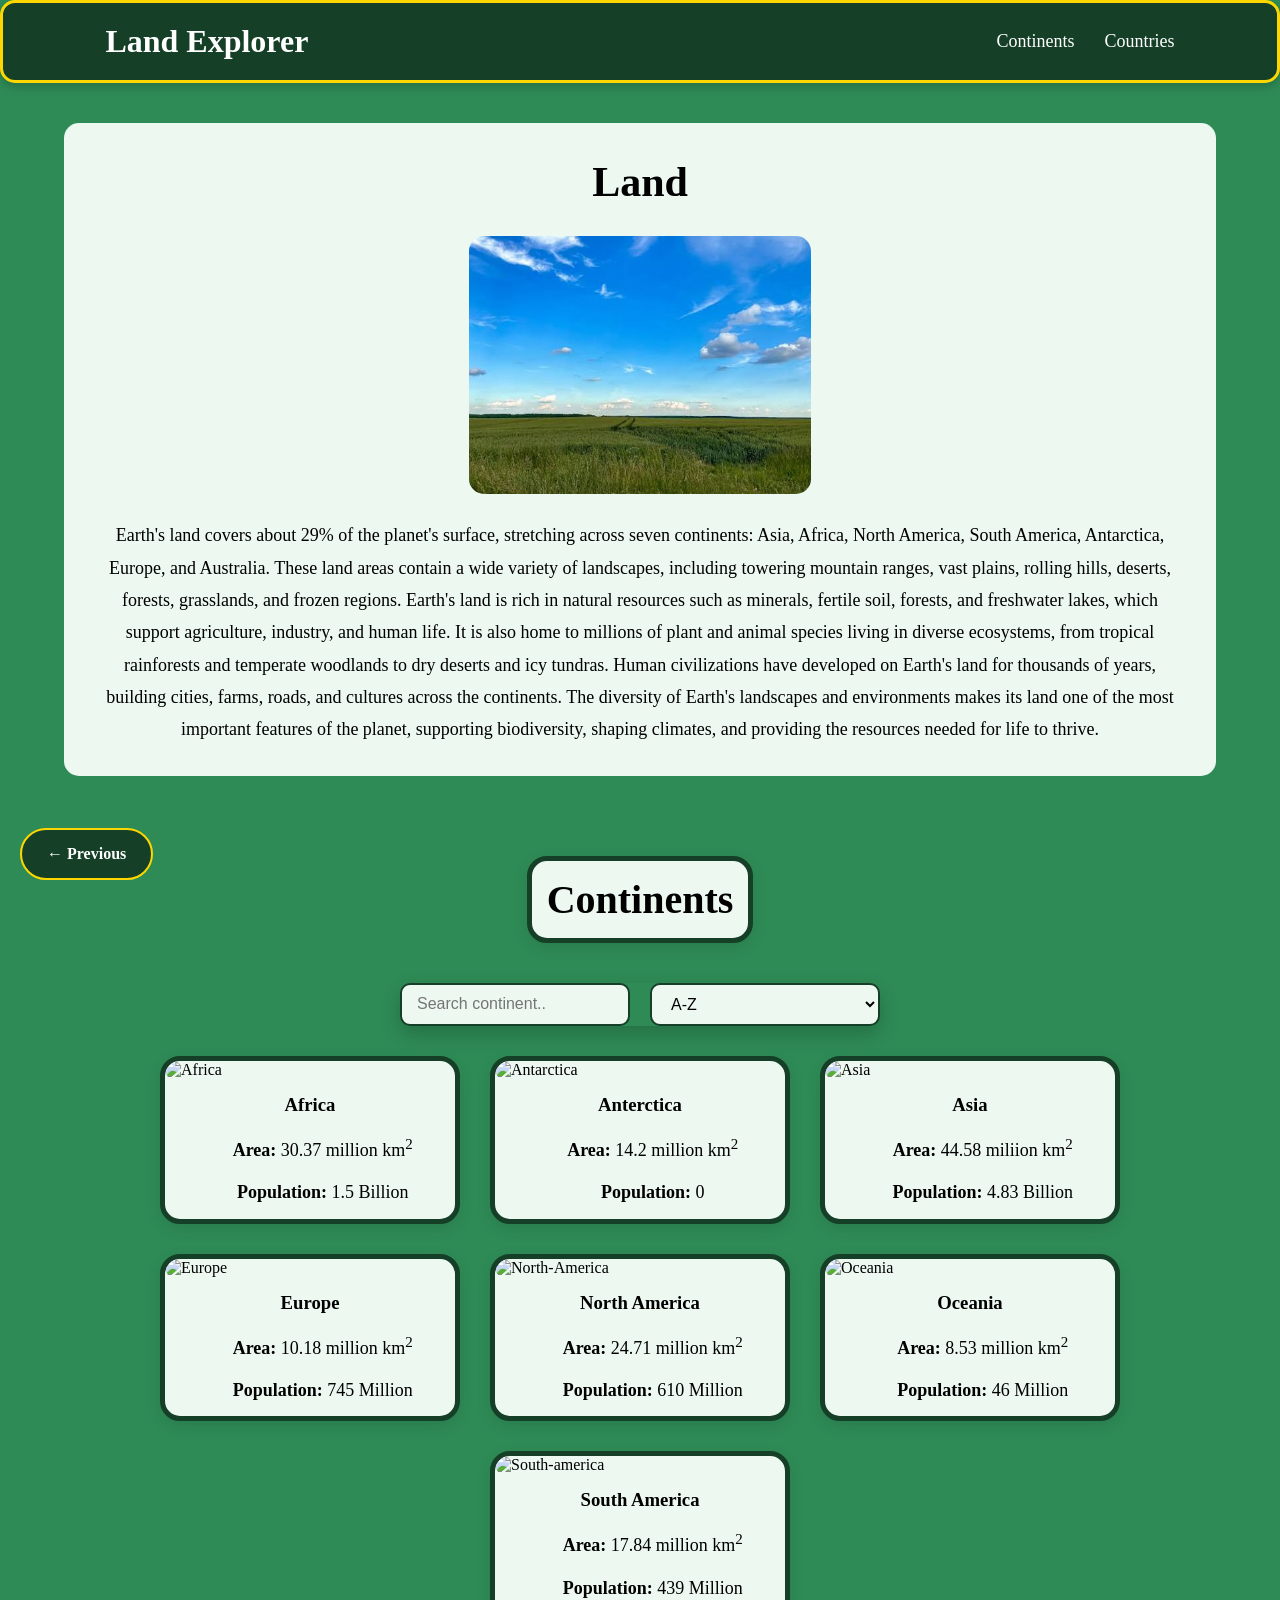
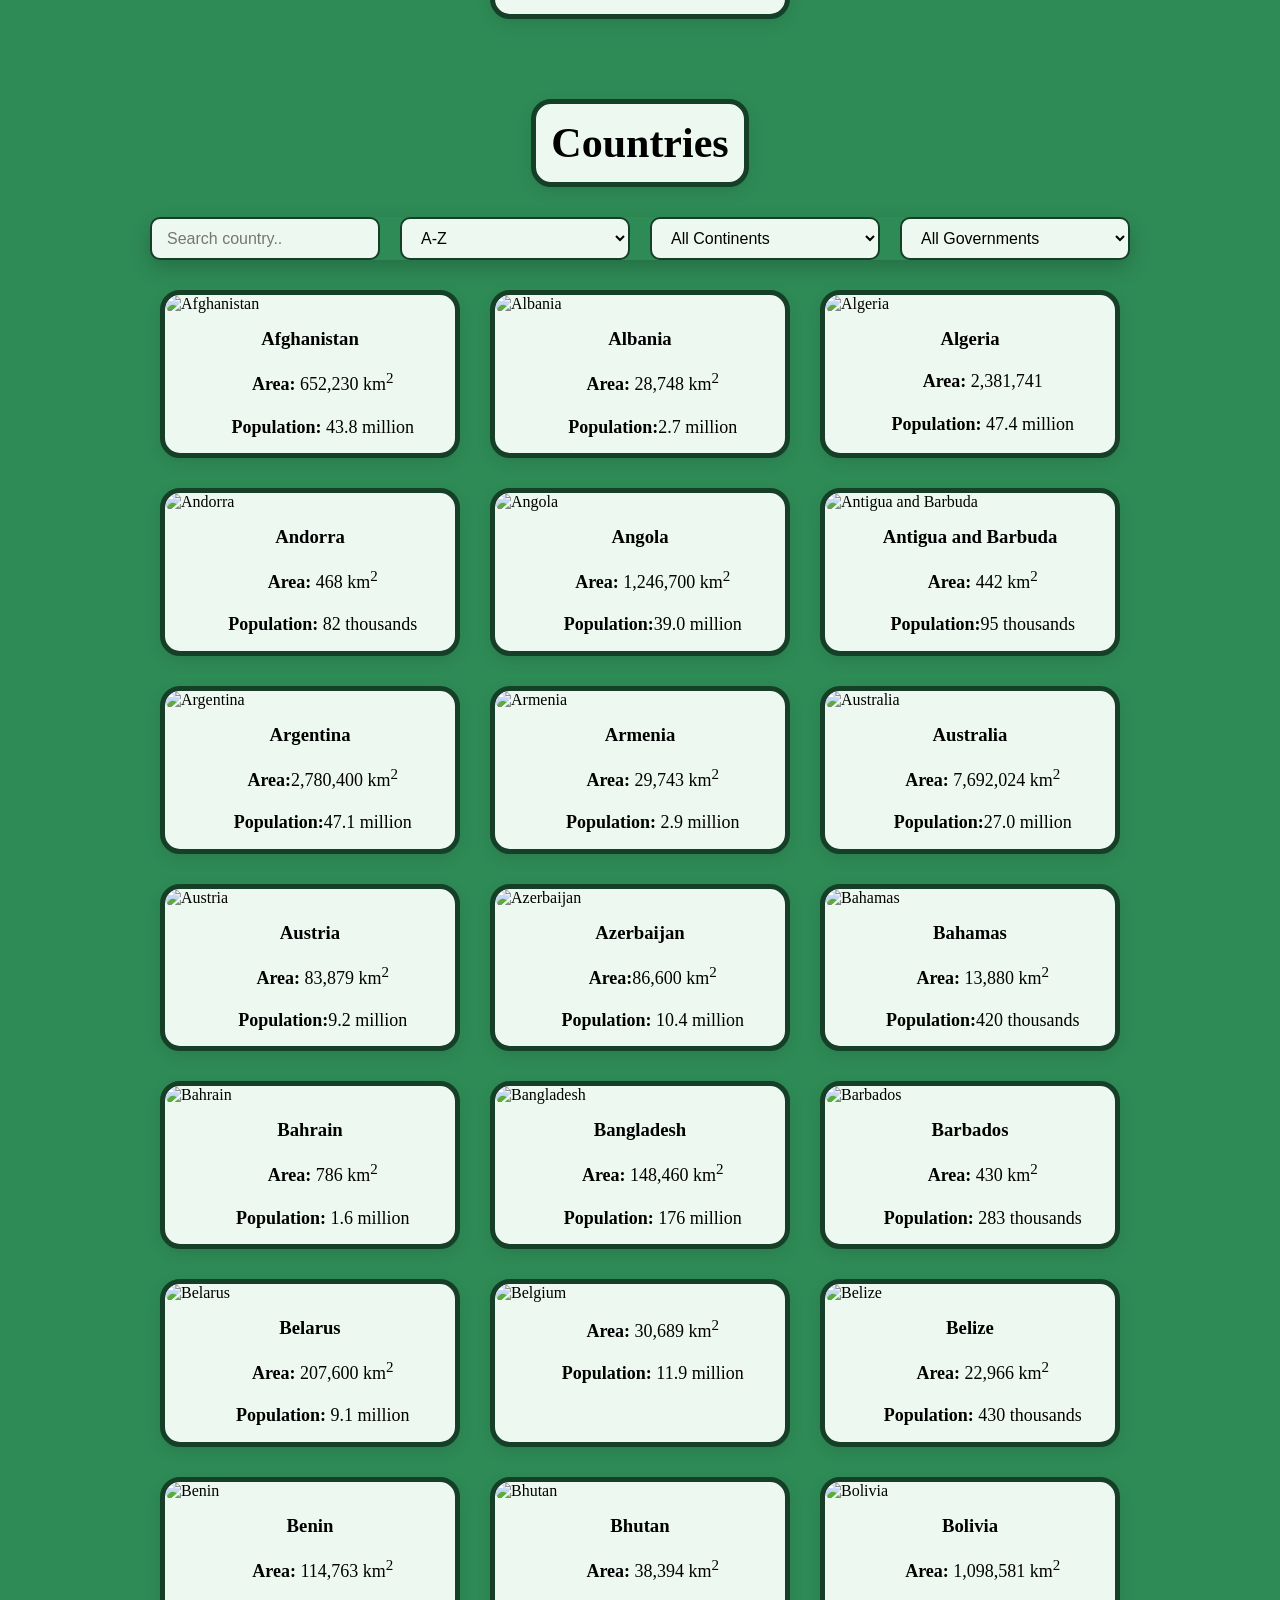
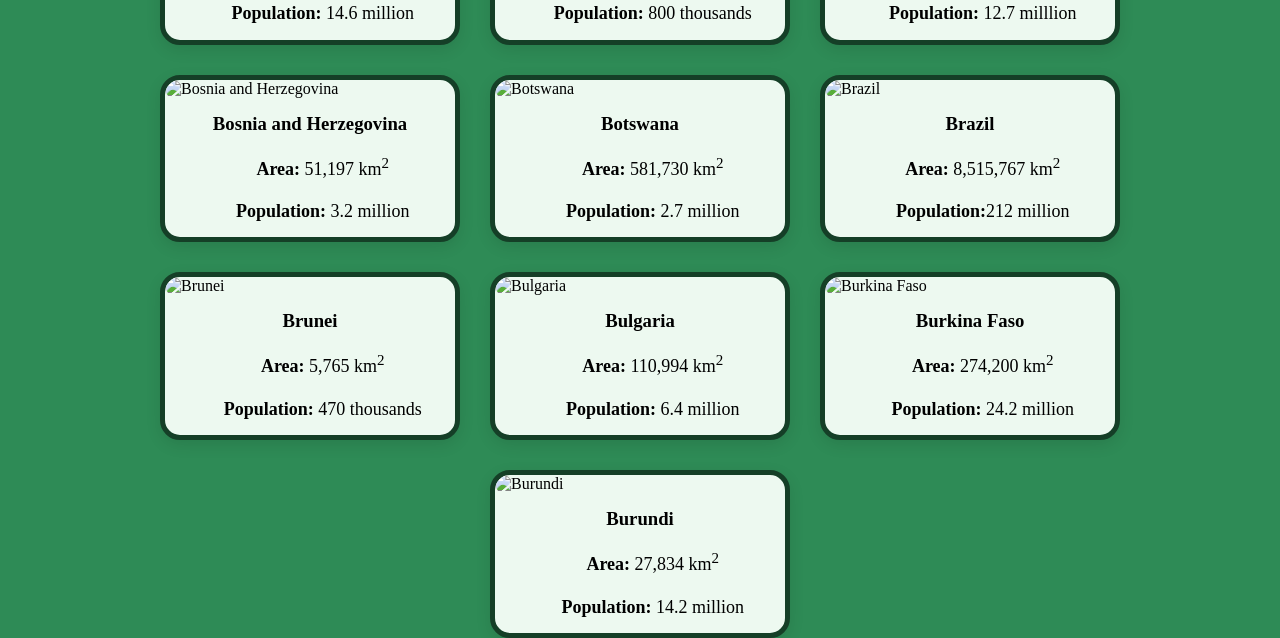
==== land.html @ 569a89da "Update land.html" ====
<!DOCTYPE html>
<html lang="en">
<head>
    <meta charset="UTF-8">
    <meta name="viewport" content="width=device-width, initial-scale=1.0">
    <title>Land</title>
    <link rel="stylesheet" href="land.css">
</head>
<body>
    <header>
        <h1>Land Explorer</h1>
        <nav>
            <a href="#continents">Continents</a>
            <a href="#countries">Countries</a>
        </nav>
    </header>
    <main>
        <section id="land">
            <h2>Land</h2>
            <img src="land.jpg" alt="Land">
            <p>Earth's land covers about 29% of the planet's surface, stretching across seven continents: Asia, Africa, North America, South America, Antarctica, Europe, and Australia. These land areas contain a wide variety of landscapes, including towering mountain ranges, vast plains, rolling hills, deserts, forests, grasslands, and frozen regions. Earth's land is rich in natural resources such as minerals, fertile soil, forests, and freshwater lakes, which support agriculture, industry, and human life. It is also home to millions of plant and animal species living in diverse ecosystems, from tropical rainforests and temperate woodlands to dry deserts and icy tundras. Human civilizations have developed on Earth's land for thousands of years, building cities, farms, roads, and cultures across the continents. The diversity of Earth's landscapes and environments makes its land one of the most important features of the planet, supporting biodiversity, shaping climates, and providing the resources needed for life to thrive.</p>
        </section>
        <!--continenets-->
        <section id="continents">
            <h2 class="title">Continents</h2>
            <!--Search & Sort-->
            <div class="tools">
                <!--search-->
                <input type="text" id="search" placeholder="Search continent..">
                <!--sort-->
                <select id="sort">
                    <option value="name">A-Z</option>
                    <option value="population">Population</option>
                    <option value="area">Area</option>
                    <option value="countries">Countries No.</option>
                </select>
            </div>
            <!--datas-->
            <div class="data">
                <!--africa-->
                <a href="continents/africa.html"
                class="card"
                data-name="Africa"
                data-area="30370000"
                data-population="1500000000"
                data-countries="54">
                    <img src="continents/africa.jpg" alt="Africa">
                    <h3>Africa</h3>
                    <p><b>Area:</b> 30.37 million km<sup>2</sup></p>
                    <p><b>Population:</b> 1.5 Billion</p>
                </a>
                <!--antarctica-->
                <a href="continents/anterctica.html"
                class="card"
                data-name="Anterctica"
                data-area="14200000"
                data-population="0"
                data-countries="0">
                    <img src="continents/anterctica.jpg" alt="Antarctica">
                    <h3>Anterctica</h3>
                    <p><b>Area:</b> 14.2 million km<sup>2</sup></p>
                    <p><b>Population:</b> 0</p>
                </a>
                <!--Asia-->
                <a href="continents/asia.html"
                class="card"
                data-name="Asia"
                data-area="44580000"
                data-population="4830000000"
                data-countries="49">
                    <img src="continents/asia.jpg" alt="Asia">
                    <h3>Asia</h3>
                    <p><b>Area:</b> 44.58 miliion km<sup>2</sup></p>
                    <p><b>Population:</b> 4.83 Billion</p>
                </a>
                <!--europe-->
                <a href="continents/europe.html"
                class="card"
                data-name="Europe"
                data-area="10180000"
                data-population="745000000"
                data-countries="44">
                    <img src="continents/europe.jpg" alt="Europe">
                    <h3>Europe</h3>
                    <p><b>Area:</b> 10.18 million km<sup>2</sup></p>
                    <p><b>Population:</b> 745 Million</p>
                </a>
                <!--north america-->
                <a href="continents/north-america.html"
                class="card"
                data-name="North America"
                data-area="24710000"
                data-population="610000000"
                data-countries="23">
                    <img src="continents/north-america.jpg" alt="North-America">
                    <h3>North America</h3>
                    <p><b>Area:</b> 24.71 million km<sup>2</sup></p>
                    <p><b>Population:</b> 610 Million</p>
                </a>
                <!--Oceania-->
                <a href="continents/australia.html"
                class="card"
                data-name="Oceania"
                data-area="8530000"
                data-population="46000000"
                data-countries="14">
                    <img src="continents/australia.jpg" alt="Oceania">
                    <h3>Oceania</h3>
                    <p><b>Area:</b> 8.53 million km<sup>2</sup></p>
                    <p><b>Population:</b> 46 Million</p>
                </a>
                <!--south america-->
                <a href="continents/south-america.html"
                class="card"
                data-name="South America"
                data-area="17840000"
                data-population="439000000"
                data-countries="12">
                    <img src="continents/south-america.jpg" alt="South-america">
                    <h3>South America</h3>
                    <p><b>Area:</b> 17.84 million km<sup>2</sup></p>
                    <p><b>Population:</b> 439 Million</p>
                </a>
            </div>
        </section>
        <!--countries-->
        <section id="countries">
            <h2 class="title">Countries</h2>
            <!--Sort search filter-->
            <div class="tools">
                <!--search-->
                <input type="text" id="search-country" placeholder="Search country..">
                <!--sort-->
                <select id="sort-country">
                    <option value="name">A-Z</option>
                    <option value="population">Population</option>
                    <option value="area">Area</option>
                </select>
                <!--filter-->
                <!--region-->
                <select id="filter-continent">
                    <option value="all">All Continents</option>
                    <option value="Africa">Africa</option>
                    <option value="Asia">Asia</option>
                    <option value="Europe">Europe</option>
                    <option value="North America">Nort America</option>
                    <option value="South America">South America</option>
                    <option value="Oceania">Oceania</option>
                </select>
                <!--government type-->
                <select id="filter-government">
                    <option value="all">All Governments</option>
                    <option value="Republic">Republic</option>
                    <option value="Federal Republic">Federal Republic</option>
                    <option value="Constitutional Monarchy">Constitutional Monarchy</option>
                    <option value="Absolute Monarchy">Absolute Monarchy</option>
                    <option value="Communist State">Communist State</option>
                    <option value="One-Party State">One-Party State</option>
                    <option value="Military Government">Military Government</option>
                    <option value="Islamic Emirate">Islamic Emirate</option>
                </select>
            </div>
            <!--countries data-->
            <div class="data">
                <!--Afghanistan-->
                <a href="countries/Afghanistan.html"
                class="card"
                data-name="Afghanistan"
                data-continent="Asia"
                data-area="652230"
                data-population="43800000"
                data-government="Islamic State">
                    <img src="flags/Afghanistan.png" alt="Afghanistan">
                    <h3>Afghanistan</h3>
                    <p><b>Area:</b> 652,230 km<sup>2</sup></p>
                    <p><b>Population:</b> 43.8 million</p>
                </a>
                <!--Albania-->
                <a href="countries/Albania.html"
                class="card"
                data-name="Albania"
                data-continent="Europe"
                data-area="28748"
                data-population="2700000"
                data-government="Republic">
                    <img src="flags/Albania.png" alt="Albania">
                    <h3>Albania</h3>
                    <p><b>Area:</b> 28,748 km<sup>2</sup></p>
                    <p><b>Population:</b>2.7 million</p>
                </a>
                <!--Algeria-->
                <a href="countries/Algeria.html"
                class="card"
                data-name="Algeria"
                data-continent="Africa"
                data-area="2381741"
                data-population="47400000"
                data-government="Republic">
                    <img src="flags/Algeria.png" alt="Algeria">
                    <h3>Algeria</h3>
                    <p><b>Area:</b> 2,381,741</p>
                    <p><b>Population:</b> 47.4 million</p>
                </a>
                <!--Andorra-->
                <a href="countries/Andorra.html"
                class="card"
                data-name="Andorra"
                data-continent="Europe"
                data-area="468"
                data-population="82000"
                data-government="Constitutional Monarchy">
                    <img src="flags/Andorra.png" alt="Andorra">
                    <h3>Andorra</h3>
                    <p><b>Area:</b> 468 km<sup>2</sup></p>
                    <p><b>Population:</b> 82 thousands</p>
                </a>
                <!--angola-->
                <a href="countries/Angola.html"
                class="card"
                data-name="Angola"
                data-continent="Africa"
                data-area="1246700"
                data-population="39000000"
                data-government="Republic">
                    <img src="flags/Angola.png" alt="Angola">
                    <h3>Angola</h3>
                    <p><b>Area:</b> 1,246,700 km<sup>2</sup></p>
                    <p><b>Population:</b>39.0 million</p>
                </a>
                <!--Antigua and Barbuda-->
                <a href="countries/Antigua and Barbuda.html"
                class="card"
                data-name="Antigua and Barbuda"
                data-continent="Nort America"
                data-area="442"
                data-population="95000"
                data-government="Constitutional Monarchy">
                    <img src="flags/Antigua and Barbuda.png" alt="Antigua and Barbuda">
                    <h3>Antigua and Barbuda</h3>
                    <p><b>Area:</b> 442 km<sup>2</sup></p>
                    <p><b>Population:</b>95 thousands</p>    
                </a>
                <!--Argentina-->
                <a href="countries/Argentina.html"
                class="card"
                data-name="Argentina"
                data-continent="South America"
                data-area="2780400"
                data-population="47100000"
                data-government="Federal Republic">
                    <img src="flags/Argentina.png" alt="Argentina">
                    <h3>Argentina</h3>
                    <p><b>Area:</b>2,780,400 km<sup>2</sup></p>
                    <p><b>Population:</b>47.1 million</p>
                </a>
                <!--Armenia-->
                <a href="countries/Armenia.html"
                class="card"
                data-name="Armenia"
                data-continent="Asia"
                data-area="29743"
                data-population="2900000"
                data-government="Republic">
                    <img src="flags/Armenia.png" alt="Armenia">
                    <h3>Armenia</h3>
                    <p><b>Area:</b> 29,743 km<sup>2</sup></p>
                    <p><b>Population:</b> 2.9 million</p>
                </a>
                <!---Australia-->
                <a href="countries/Australia.html"
                class="card"
                data-name="Australia"
                data-continent="Oceania"
                data-area="7692024"
                data-population="27000000"
                data-government="Constitutional Monarchy">
                    <img src="flags/Australia.png" alt="Australia">
                    <h3>Australia</h3>
                    <p><b>Area:</b> 7,692,024 km<sup>2</sup></p>
                    <p><b>Population:</b>27.0 million</p>
                </a>
                <!--Austria-->
                <a href="countries/Austria.html"
                class="card"
                data-name="Austria"
                data-continent="Europe"
                data-area="83879"
                data-population="9200000"
                data-government="Federal Republic">
                    <img src="flags/Austria.png" alt="Austria">
                    <h3>Austria</h3>
                    <p><b>Area:</b> 83,879 km<sup>2</sup></p>
                    <p><b>Population:</b>9.2 million</p>
                </a>
                <!--Azerbaijan-->
                <a href="countries/Azerbaijan.html"
                class="card"
                data-name="Azerbaijan"
                data-continent="Asia"
                data-area="86600"
                data-population="10400000"
                data-government="Republic">
                    <img src="flags/Azerbaijan.png" alt="Azerbaijan">
                    <h3>Azerbaijan</h3>
                    <p><b>Area:</b>86,600 km<sup>2</sup></p>
                    <p><b>Population:</b> 10.4 million</p>
                </a>
                <!--Bahamas-->
                <a href="countries/Bahamas.html"
                class="card"
                data-name="Bahamas"
                data-continent="North America"
                data-area="13880"
                data-population="420000"
                data-government="Constitutional Monarchy">
                    <img src="flags/Bahamas.png" alt="Bahamas">
                    <h3>Bahamas</h3>
                    <p><b>Area:</b> 13,880 km<sup>2</sup></p>
                    <p><b>Population:</b>420 thousands</p>
                </a>
                <!--Bahrain-->
                <a href="countries/Bahrain.html"
                class="card"
                data-name="Bahrain"
                data-continent="Asia"
                data-area="786"
                data-population="1600000"
                data-government="Constitutional Monarchy">
                    <img src="flags/Bahrain.png" alt="Bahrain">
                    <h3>Bahrain</h3>
                    <p><b>Area:</b> 786 km<sup>2</sup></p>
                    <p><b>Population:</b> 1.6 million</p>
                </a>
                <!--Bangladesh-->
                <a href="countries/Bangladesh.html"
                class="card"
                data-name="Bangladesh"
                data-continent="Asia"
                data-area="148460"
                data-population="176000000"
                data-government="Republic">
                    <img src="flags/Bangladesh.png" alt="Bangladesh">
                    <h3>Bangladesh</h3>
                    <p><b>Area:</b> 148,460 km<sup>2</sup></p>
                    <p><b>Population:</b> 176 million</p>
                </a>
                <!--Barbados-->
                <a href="countries/Barbados"
                class="card"
                data-name="Barbados"
                data-continent="North America"
                data-area="430"
                data-population="283000"
                data-government="Republic">
                    <img src="flags/Barbados.png" alt="Barbados">
                    <h3>Barbados</h3>
                    <p><b>Area:</b> 430 km<sup>2</sup></p>
                    <p><b>Population:</b> 283 thousands</p>
                </a>
                <!--Belarus-->
                <a href="countries/Belarus.html"
                class="card"
                data-name="Belarus"
                data-continent="Europe"
                data-area="207600"
                data-population="9100000"
                data-government="Republic">
                    <img src="flags/Belarus.png" alt="Belarus">
                    <h3>Belarus</h3>
                    <p><b>Area:</b> 207,600 km<sup>2</sup></p>
                    <p><b>Population:</b> 9.1 million</p>
                </a>
                <!--Belgium-->
                <a href="countries/Belgium.html"
                class="card"
                data-name="Belgium"
                data-continent="Europe"
                data-area="30689"
                data-population="11900000"
                data-government="Federal Monarchy">
                    <img src="flags/Belgium.png" alt="Belgium">
                    <p><b>Area:</b> 30,689 km<sup>2</sup></p>
                    <p><b>Population:</b> 11.9 million</p>
                </a>
                <!--Belize-->
                <a href="countries/Belize.html"
                class="card"
                data-name="Belize"
                data-continent="North America"
                data-area="22966"
                data-population="430000"
                data-government="Constitutional Monarchy">
                    <img src="flags/Belize.png" alt="Belize">
                    <h3>Belize</h3>
                    <p><b>Area:</b> 22,966 km<sup>2</sup></p>
                    <p><b>Population:</b> 430 thousands</p>
                </a>
                <!--Benin-->
                <a href="countries/Benin.html"
                class="card"
                data-name="Benin"
                data-continent="Africa"
                data-area="114763"
                data-population="14600000"
                data-government="Republic">
                    <img src="flags/Benin.png" alt="Benin">
                    <h3>Benin</h3>
                    <p><b>Area:</b> 114,763 km<sup>2</sup></p>
                    <p><b>Population:</b> 14.6 million</p>
                </a>
                <!--Bhutan-->
                <a href="countries/Bhutan.html"
                class="card"
                data-name="Bhutan"
                data-continent="Asia"
                data-area="38,394"
                data-population="800000"
                data-government="Constitutional Monarchy">
                    <img src="flags/Bhutan.png" alt="Bhutan">
                    <h3>Bhutan</h3>
                    <p><b>Area:</b> 38,394 km<sup>2</sup></p>
                    <p><b>Population:</b> 800 thousands</p>
                </a>
                <!--Bolivia-->
                <a href="countries/Bolivia.html"
                class="card"
                data-name="Bolivia"
                data-continent="South America"
                data-area="1098581"
                data-population="12700000"
                data-government="Republic">
                    <img src="flags/Bolivia.png" alt="Bolivia">
                    <h3>Bolivia</h3>
                    <p><b>Area:</b> 1,098,581 km<sup>2</sup></p>
                    <p><b>Population:</b> 12.7 milllion</p>
                </a>
                <!--Bosnia and Herzegovina-->
                <a href="countries/Bosnia and Herzegovina.html"
                class="card"
                data-name="Bosnia and Herzegovina"
                data-continent="Europe"
                data-area="51197"
                data-population="3200000"
                data-government="Republic">
                    <img src="flags/Bosnia and Herzegovina.png" alt="Bosnia and Herzegovina">
                    <h3>Bosnia and Herzegovina</h3>
                    <p><b>Area:</b> 51,197 km<sup>2</sup></p>
                    <p><b>Population:</b> 3.2 million</p>
                </a>
                <!--Botswana-->
                <a href="countries/Botswana.html"
                class="card"
                data-name="Botswana"
                data-continent="Africa"
                data-area="581730"
                data-population="2700000"
                data-government="Republic">
                    <img src="flags/Botswana.png" alt="Botswana">
                    <h3>Botswana</h3>
                    <p><b>Area:</b> 581,730 km<sup>2</sup></p>
                    <p><b>Population:</b> 2.7 million</p>
                </a>
                <!--Brazil-->
                <a href="countries/Brazil.html"
                class="card"
                data-name="Brazil"
                data-continent="South America"
                data-area="8515767"
                data-population="212000000"
                data-government="Federal Republic">
                    <img src="flags/Brazil.png" alt="Brazil">
                    <h3>Brazil</h3>
                    <p><b>Area:</b> 8,515,767 km<sup>2</sup></p>
                    <p><b>Population:</b>212 million</p>
                </a>
                <!--Brunei-->
                <a href="countries/Brunei.html"
                class="card"
                data-name="Brunei"
                data-continent="Asia"
                data-area="5765"
                data-population="470000"
                data-government="Absolute Monarchy">
                    <img src="flags/Brunei.png" alt="Brunei">
                    <h3>Brunei</h3>
                    <p><b>Area:</b> 5,765 km<sup>2</sup></p>
                    <p><b>Population:</b> 470 thousands</p>
                </a>
                <!--Bulgaria-->
                <a href="countries/Bulgaria.html"
                class="card"
                data-name="Bulgaria"
                data-continent="Europe"
                data-area="110994"
                data-population="6400000"
                data-government="Republic">
                    <img src="flags/Bulgaria.png" alt="Bulgaria">
                    <h3>Bulgaria</h3>
                    <p><b>Area:</b> 110,994 km<sup>2</sup></p>
                    <p><b>Population:</b> 6.4 million</p>
                </a>
                <!--Burkina Faso-->
                <a href="countries/Burkina Faso.html"
                class="card"
                data-name="Burkina Faso"
                data-continent="Africa"
                data-area="274200"
                data-population="24200000"
                data-government="Military Government">
                <img src="flags/Burkina Faso.png" alt="Burkina Faso">
                    <h3>Burkina Faso</h3>
                    <p><b>Area:</b> 274,200 km<sup>2</sup></p>
                    <p><b>Population:</b> 24.2 million</p>
                </a>
                <!--Burundi-->
                <a href="countries/Burundi.html"
                class="card"
                data-name="Burundi"
                data-continent="Africa"
                data-area="27834"
                data-population="14200000"
                data-government="Republic">
                    <img src="flags/Burundi.jpg" alt="Burundi">
                    <h3>Burundi</h3>
                    <p><b>Area:</b> 27,834 km<sup>2</sup></p>
                    <p><b>Population:</b> 14.2 million</p>
                </a>
            </div>
        </section>
    </main>
    <a href="index.html" class="prev">← Previous</a>
    <script src="script.js"></script>
</body>
</html>
---- land.css ----
*{
    margin: 0;
    padding: 0;
    box-sizing: border-box;
}
html{
    scroll-behavior: smooth;
}
/*body*/
body{
    background-color: #2e8b56fe;
}
/*header*/
header{
    border: 3px solid gold;
    border-radius: 15px;
    background-color: #153f27;
    display: flex;
    justify-content: space-between;
    align-items: center;
    padding: 20px 8%;
    position: sticky;
    top: 0px;
    z-index: 174;
    box-shadow: 0px 4px 10px rgba(0, 0, 0, 0.2);
}
/*title*/
header h1{
    color: white;
    text-align: center;
    font-size: 32px;
}
/*nav bar*/
nav{
    display: flex;
    gap: 30px;
}
nav a{
    text-decoration: none;
    color: white;
    font-size: 18px;
    transition: 0.3s;
}
nav a:hover{
    color: gold;
}
/*yhe content*/
main{
    width: 100%;
    margin: auto;
}
/*land*/
#land{
    width: 90%;
    margin: 40px auto;
    background-color: #edf9f0;
    padding: 5px;
    border-radius: 15px;
}
section h2{
    text-align: center;
    font-size: 42px;
    margin: 30px;
}
section img{
    width: 30%;
    display: block;
    margin: auto;
    border-radius: 15px;
}
section p{
    width: 95%;
    margin: 25px auto;
    text-align: center;
    line-height: 1.8;
    font-size: 18px;
}
.title{
    text-align: center;
    font-size: 42px;
    margin: 30px;
    background-color: #edf9f0;
    border: 5px solid #153f27;
    border-radius: 20px;
    padding: 15px;
    margin: auto;
    width: fit-content;
    box-shadow: 0 5px 15px rgba(0, 0, 0, 0.1);
}
/*prev btn*/
.prev{
    position: fixed;
    background-color: #153f27;
    color: white;
    border: 2px solid gold;
    border-radius: 30px;
    bottom: 20px;
    left: 20px;
    width: fit-content;
    text-decoration: none;
    transition: 0.3s;
    padding: 15px 25px;
    font-weight: bold;
}
.prev:hover{
    color: black;
    background-color: gold;
    transform: translateY(-5px);
}
/*Continents*/
#continents{
    width: 90%;
    margin: 80px auto;
}
#continents h2{
    text-align: center;
    font-size: 40px;
    color: black;
    margin-bottom: 40px;
}
/*the information*/
.data{
    display: flex;
    flex-wrap: wrap;
    justify-content: center;
    gap: 30px;
}
/*cards*/
.card{
    width: 300px;
    background-color: #edf9f0;
    text-decoration: none;
    color: black;
    border: 5px solid #153f27;
    border-radius: 20px;
    overflow: hidden;
    transition: 0.3s;
    box-shadow: 0 5px 15px rgba(0, 0, 0, 0.1);
}
.card:hover{
    transform: translateY(-10px);
}
.card img{
    width: 100%;
    height: auto;
    object-fit: cover;
}
.card h3{
    text-align: center;
    margin: 15px 0px;
}
.card p{
    margin: 10px 20px;
}
/* Search * Sort * Filter */
.tools{
    width: fit-content;
    margin: 30px auto;
    display: flex;
    flex-wrap: wrap;
    justify-content: center;
    gap: 20px;
    border-radius: 10px;
    box-shadow: 0 8px 20px rgba(0, 0, 0, 0.2);
}
.tools input,
.tools select{
    width: 230px;
    padding: 10px 15px;
    background-color: #edf9f0;
    border: 2px solid #153f27;
    border-radius: 10px;
    font-size: 16px;
    transition: 0.3s;
    cursor: pointer;
}
.tools input:hover,
.tools select:hover{
    transform: translateY(-3px);
}
.tools input:focus,
.tools select:focus{
    border: 2px solid gold;
}
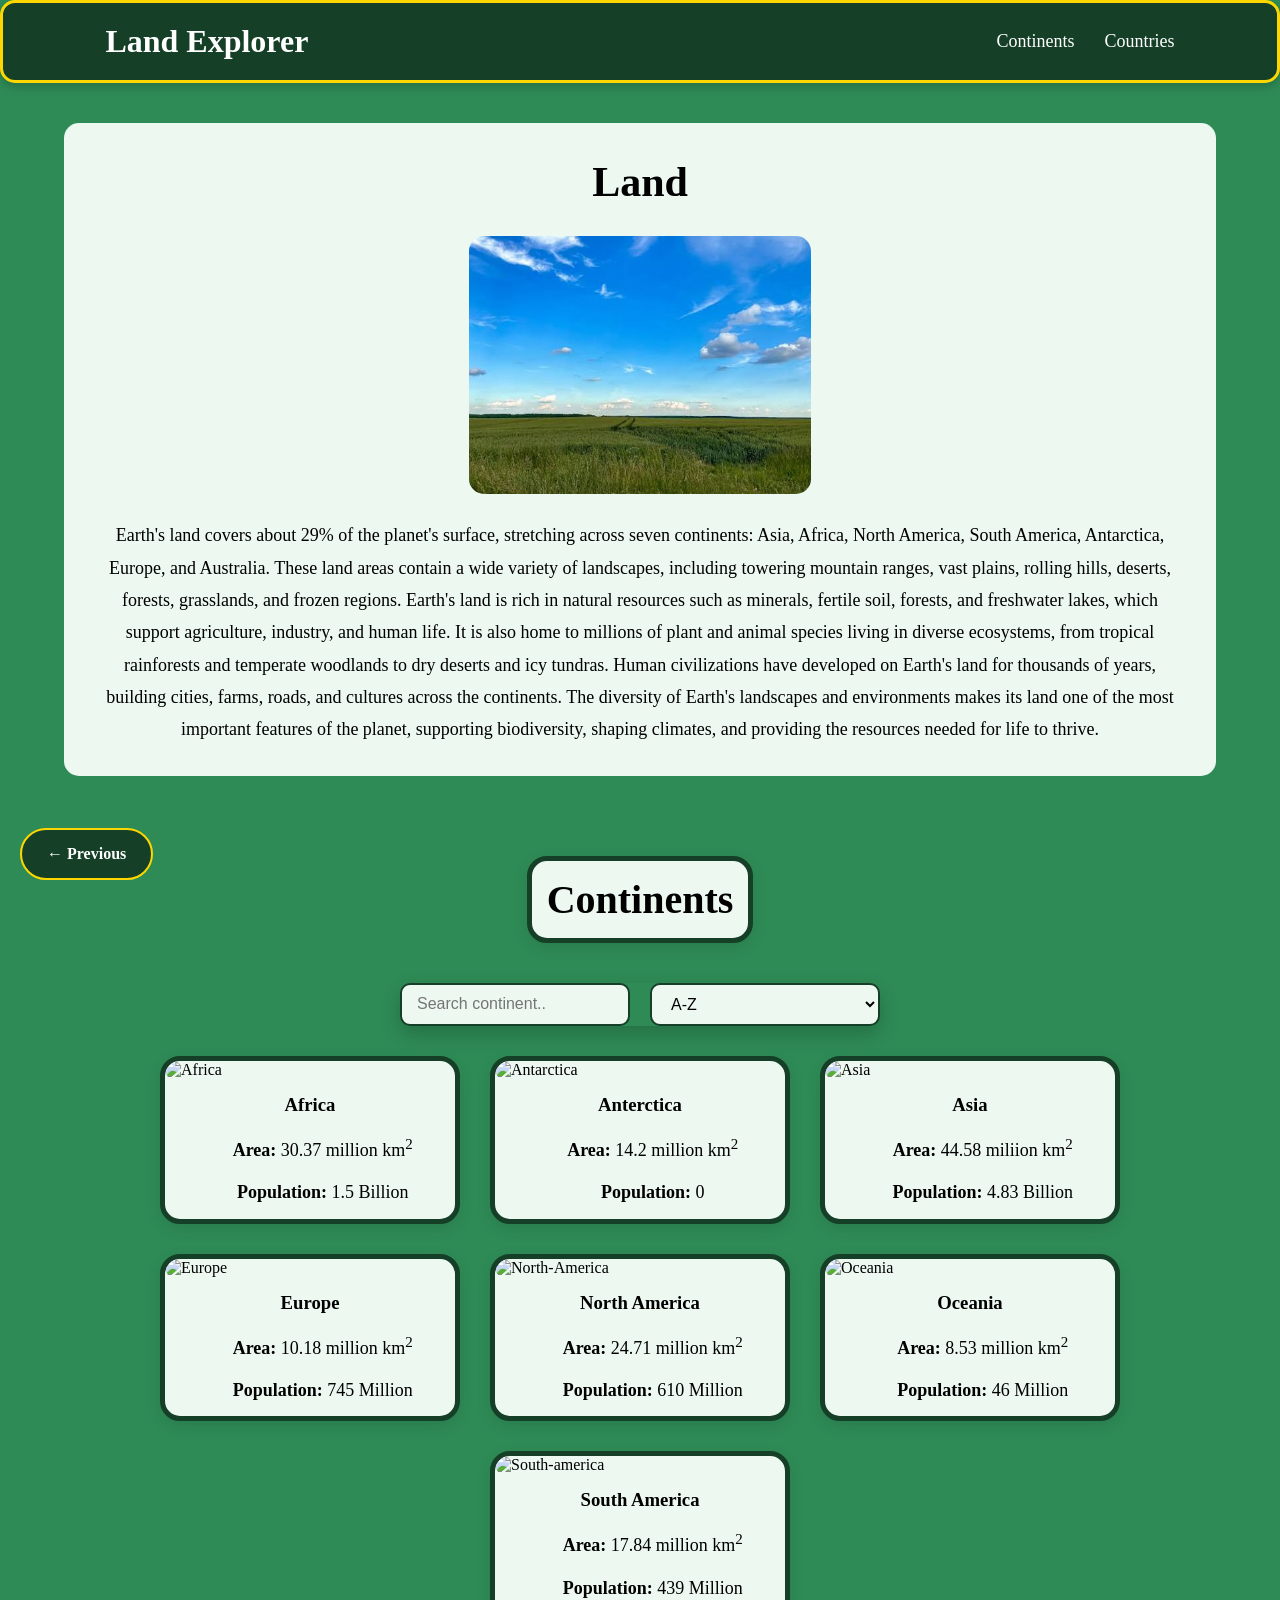
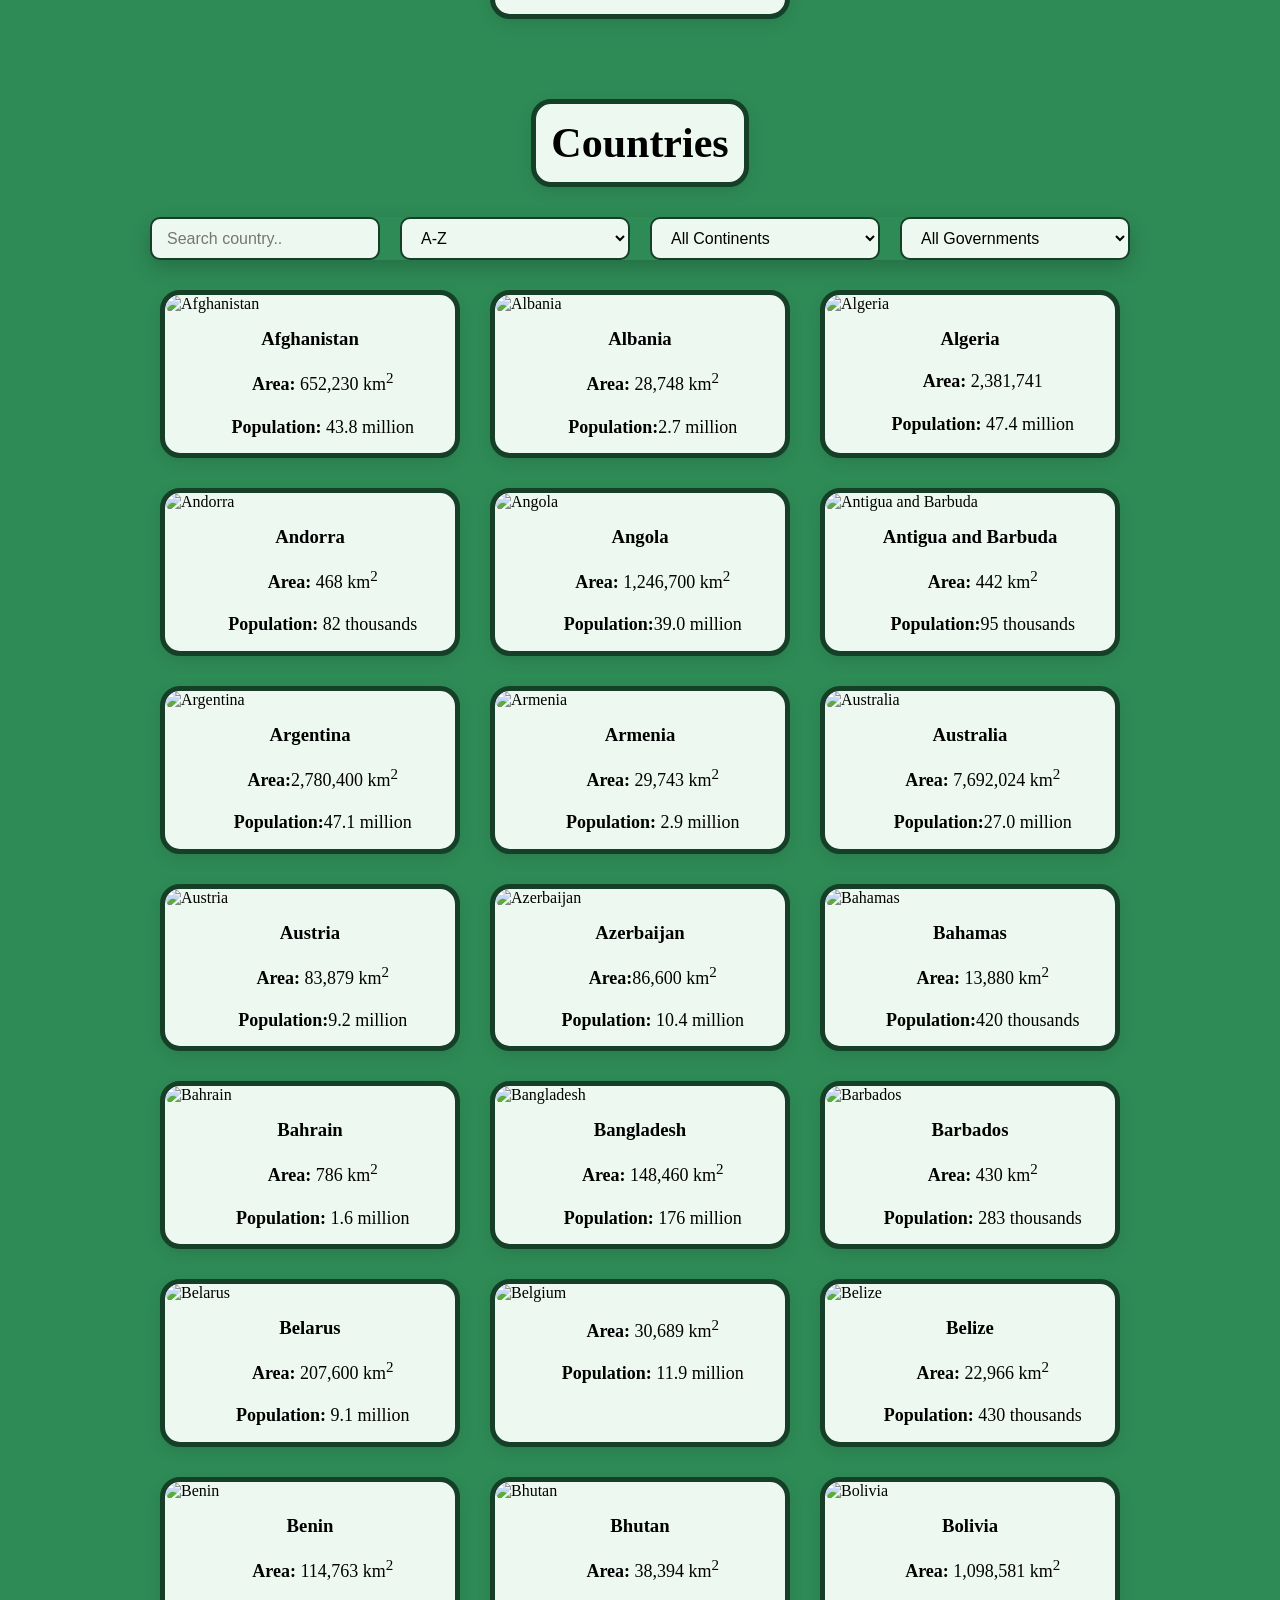
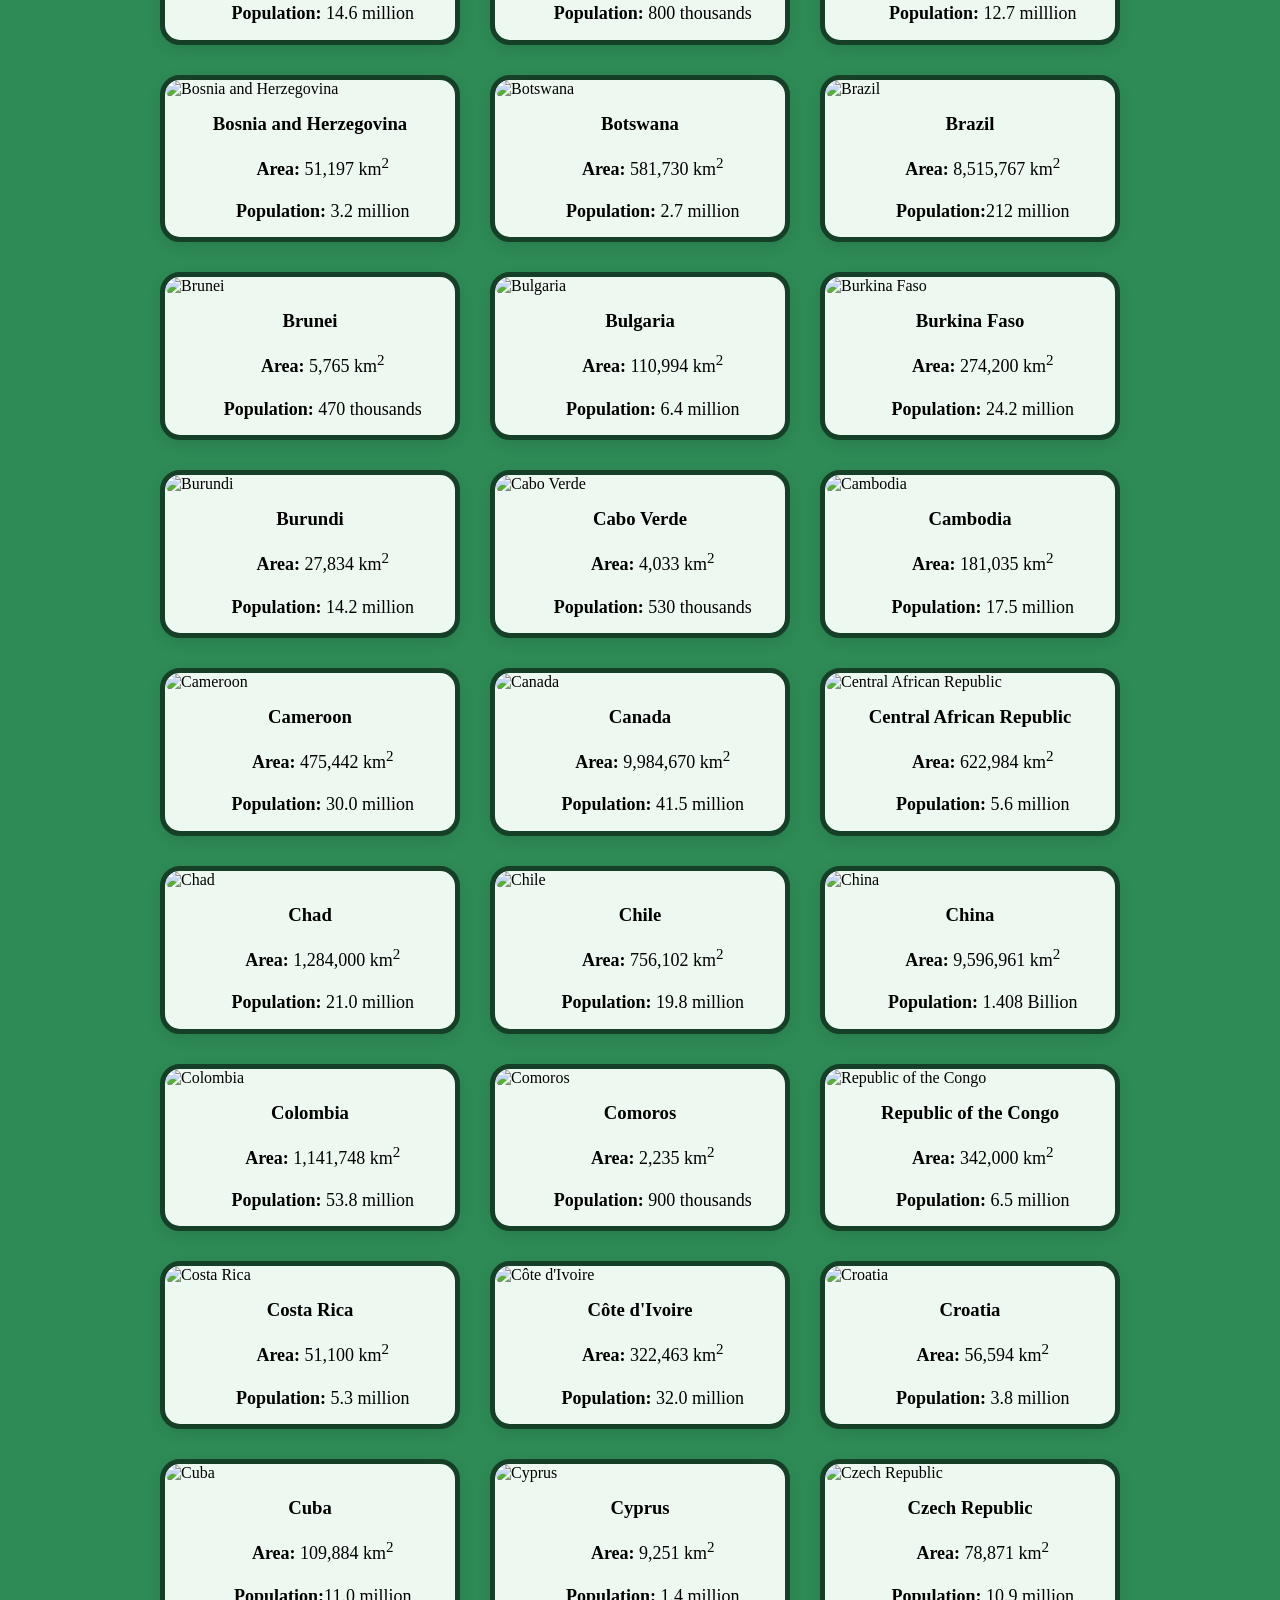
==== commit f0a8f932: "Update land.html" ====
--- a/land.html
+++ b/land.html
@@ -525,6 +525,227 @@
                     <p><b>Area:</b> 27,834 km<sup>2</sup></p>
                     <p><b>Population:</b> 14.2 million</p>
                 </a>
+                <!--Cabo Verde-->
+                <a href="countries/Cabo Verde.html"
+                class="card"
+                data-name="Cabo Verde"
+                data-continent="Africa"
+                data-area="4033"
+                data-population="530000"
+                data-government="Republic">
+                    <img src="flags/Cabo Verde.png" alt="Cabo Verde">
+                    <h3>Cabo Verde</h3>
+                    <p><b>Area:</b> 4,033 km<sup>2</sup></p>
+                    <p><b>Population:</b> 530 thousands</p>
+                </a>
+                <!--Cambodia-->
+                <a href="countries/Cambodia.html"
+                class="card"
+                data-name="Cambodia"
+                data-continent="Asia"
+                data-area="181035"
+                data-population="17500000"
+                data-government="Constitutional Monarchy">
+                    <img src="flags/Cambodia.png" alt="Cambodia">
+                    <h3>Cambodia</h3>
+                    <p><b>Area:</b> 181,035 km<sup>2</sup></p>
+                    <p><b>Population:</b> 17.5 million</p>
+                </a>
+                <!--Cameroon-->
+                <a href="countries/Cameroon.html"
+                class="card"
+                data-name="Cameroon"
+                data-continent="Africa"
+                data-area="475442"
+                data-population="30000000"
+                data-government="Republic">
+                    <img src="flags/Cameroon.jpg" alt="Cameroon">
+                    <h3>Cameroon</h3>
+                    <p><b>Area:</b> 475,442 km<sup>2</sup></p>
+                    <p><b>Population:</b> 30.0 million</p>
+                </a>
+                <!--Canada-->
+                <a href="countries/Canada.jpg"
+                class="card"
+                data-name="Canada"
+                data-continent="North America"
+                data-area="9984670"
+                data-population="41500000"
+                data-government="Constitutional Monarchy">
+                    <img src="flags/Canada.png" alt="Canada">
+                    <h3>Canada</h3>
+                    <p><b>Area:</b> 9,984,670 km<sup>2</sup></p>
+                    <p><b>Population:</b> 41.5 million</p>
+                </a>
+                <!--Central African Republic-->
+                <a href="countries/Central African Republic.html"
+                class="card"
+                data-name="Central African Republic"
+                data-continent="Africa"
+                data-area="622984"
+                data-population="5600000"
+                data-government="Republic">
+                    <img src="flags/Central African Republic.png" alt="Central African Republic">
+                    <h3>Central African Republic</h3>
+                    <p><b>Area:</b> 622,984 km<sup>2</sup></p>
+                    <p><b>Population:</b> 5.6 million</p>
+                </a>
+                <!--Chad-->
+                <a href="countries/Chad.html"
+                class="card"
+                data-name="Chad"
+                data-continent="Africa"
+                data-area="1284000"
+                data-population="21000000"
+                data-government="Republic">
+                    <img src="flags/Chad.png" alt="Chad">
+                    <h3>Chad</h3>
+                    <p><b>Area:</b> 1,284,000 km<sup>2</sup></p>
+                    <p><b>Population:</b> 21.0 million</p>
+                </a>
+                <!--Chile-->
+                <a href="countries/Chile.html"
+                class="card"
+                data-name="Chile"
+                data-continent="South America"
+                data-area="756102"
+                data-population="19800000"
+                data-government="Republic">
+                    <img src="flags/Chile.png" alt="Chile">
+                    <h3>Chile</h3>
+                    <p><b>Area:</b> 756,102 km<sup>2</sup></p>
+                    <p><b>Population:</b> 19.8 million</p>
+                </a>
+                <!--China-->
+                <a href="countries/China.html"
+                class="card"
+                data-name="China"
+                data-continent="Asia"
+                data-area="9596961"
+                data-population="1408000000"
+                data-government="Communist State">
+                    <img src="flags/China.png" alt="China">
+                    <h3>China</h3>
+                    <p><b>Area:</b> 9,596,961 km<sup>2</sup></p>
+                    <p><b>Population:</b> 1.408 Billion</p>
+                </a>
+                <!--Colombia-->
+                <a href="countries/Colombia.html"
+                class="card"
+                data-name="Colombia"
+                data-continent="South America"
+                data-area="1141748"
+                data-population="53800000"
+                data-government="Republic">
+                    <img src="flags/Colombia.png" alt="Colombia">
+                    <h3>Colombia</h3>
+                    <p><b>Area:</b> 1,141,748 km<sup>2</sup></p>
+                    <p><b>Population:</b> 53.8 million</p>
+                </a>
+                <!--Comoros-->
+                <a href="countries/Comoros.html"
+                class="card"
+                data-name="Comoros"
+                data-continent="Africa"
+                data-area="2235"
+                data-population="900000"
+                data-government="Republic">
+                    <img src="flags/Comoros.png" alt="Comoros">
+                    <h3>Comoros</h3>
+                    <p><b>Area:</b> 2,235 km<sup>2</sup></p>
+                    <p><b>Population:</b> 900 thousands</p>
+                </a>
+                <!--Republic of the Congo-->
+                <a href="countries/Republic of the Congo.html"
+                class="card"
+                data-name="Republic of the Congo"
+                data-continent="Africa"
+                data-area="342000"
+                data-population="6500000"
+                data-government="Republic">
+                    <img src="flags/Republic of the Congo.png" alt="Republic of the Congo">
+                    <h3>Republic of the Congo</h3>
+                    <p><b>Area:</b> 342,000 km<sup>2</sup></p>
+                    <p><b>Population:</b> 6.5 million</p>
+                </a>
+                <!--Costa Rica-->
+                <a href="countries/Costa Rica.html"
+                class="card"
+                data-name="Costa Rica"
+                data-continent="North America"
+                data-area="51100"
+                data-population="5300000"
+                data-government="Republic">
+                    <img src="flags/Costa Rica.png" alt="Costa Rica">
+                    <h3>Costa Rica</h3>
+                    <p><b>Area:</b> 51,100 km<sup>2</sup></p>
+                    <p><b>Population:</b> 5.3 million</p>
+                </a>
+                <!--Côte d'Ivoire-->
+                <a href="countries/Côte d'Ivoire.html"
+                class="card"
+                data-name="Côte d'Ivoire"
+                data-continent="Africa"
+                data-area="322463"
+                data-population="32000000"
+                data-government="Republic">
+                    <img src="flags/Côte d'Ivoire.png" alt="Côte d'Ivoire">
+                    <h3>Côte d'Ivoire</h3>
+                    <p><b>Area:</b> 322,463 km<sup>2</sup></p>
+                    <p><b>Population:</b> 32.0 million</p>
+                </a>
+                <!--Croatia-->
+                <a href="countries/Croatia.html"
+                class="card"
+                data-name="Croatia"
+                data-continent="Europe"
+                data-area="56594"
+                data-population="3800000"
+                data-government="Republic">
+                    <img src="flags/Croatia.png" alt="Croatia">
+                    <h3>Croatia</h3>
+                    <p><b>Area:</b> 56,594 km<sup>2</sup></p>
+                    <p><b>Population:</b> 3.8 million</p>
+                </a>
+                <!--Cuba-->
+                <a href="countries/Cuba.html"
+                class="card"
+                data-name="Cuba"
+                data-continent="North America"
+                data-area="109884"
+                data-population="11000000"
+                data-government="Communist State">
+                    <img src="flags/Cuba.png" alt="Cuba">
+                    <h3>Cuba</h3>
+                    <p><b>Area:</b> 109,884 km<sup>2</sup></p>
+                    <p><b>Population:</b>11.0 million</p>
+                </a>
+                <!--Cyprus-->
+                <a href="countries/Cyprus.html"
+                class="card"
+                data-name="Cyprus"
+                data-continent="Asia"
+                data-area="9251"
+                data-population="1400000"
+                data-government="Republic">
+                    <img src="flags/Cyprus.png" alt="Cyprus">
+                    <h3>Cyprus</h3>
+                    <p><b>Area:</b> 9,251 km<sup>2</sup></p>
+                    <p><b>Population:</b> 1.4 million</p>
+                </a>
+                <!--Czech Republic-->
+                <a href="countries/Czech Republic.html"
+                class="card"
+                data-name="Czech Republic"
+                data-continent="Europe"
+                data-area="78871"
+                data-population="10900000"
+                data-government="Republic">
+                    <img src="flags/Czech Republic.png" alt="Czech Republic">
+                    <h3>Czech Republic</h3>
+                    <p><b>Area:</b> 78,871 km<sup>2</sup></p>
+                    <p><b>Population:</b> 10.9 million</p>
+                </a>
             </div>
         </section>
     </main>
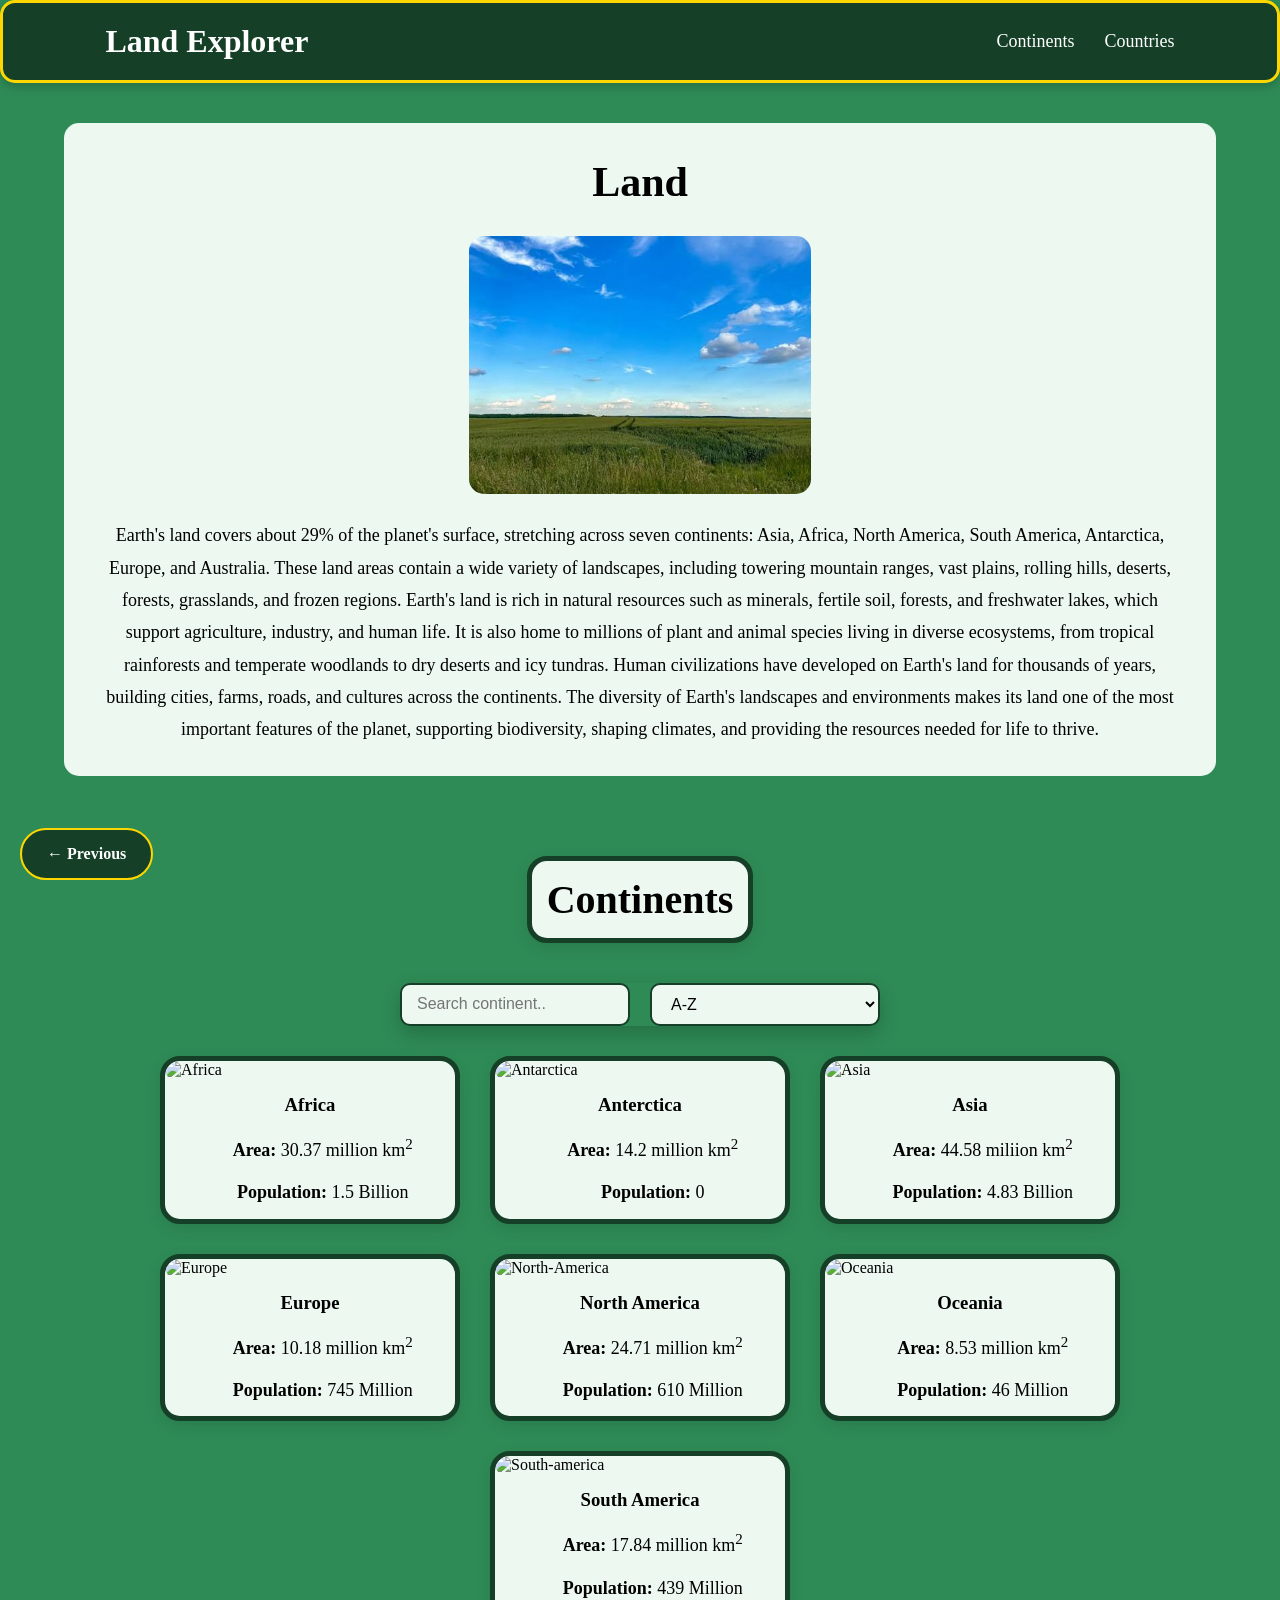
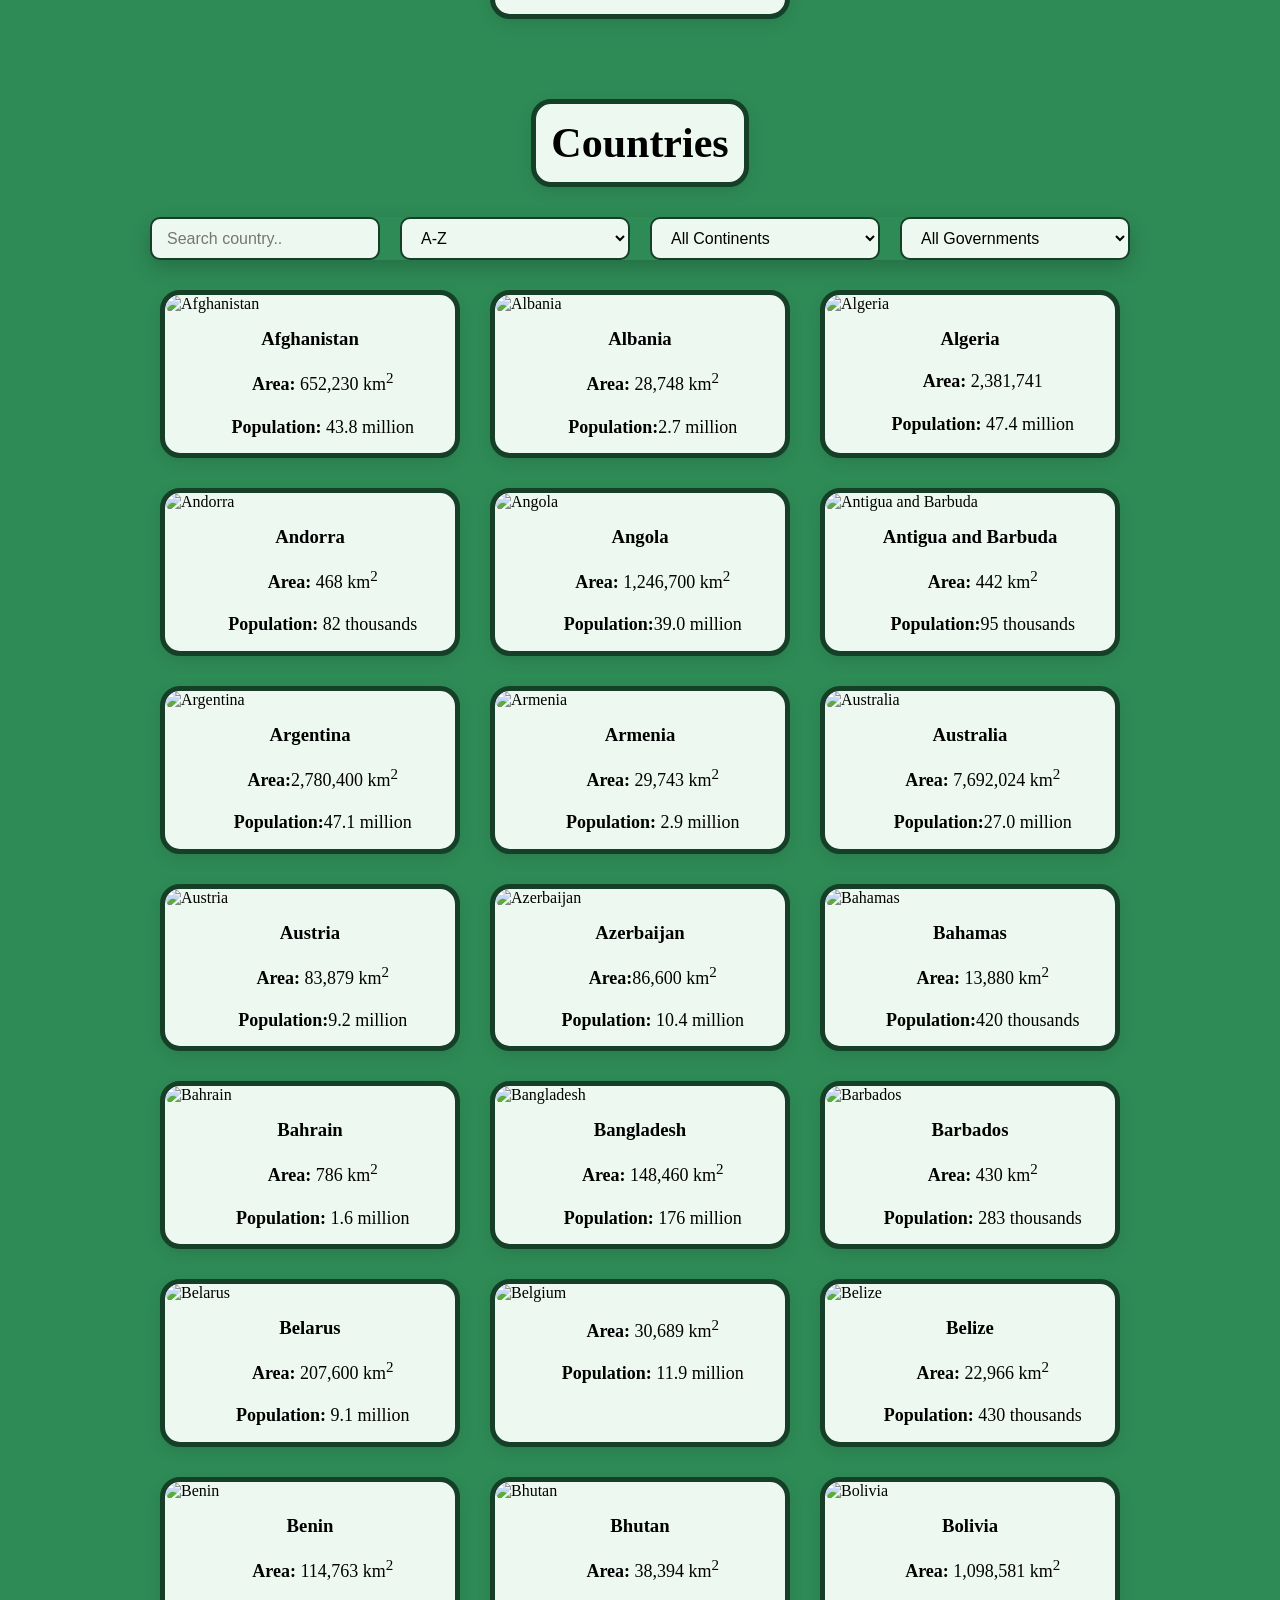
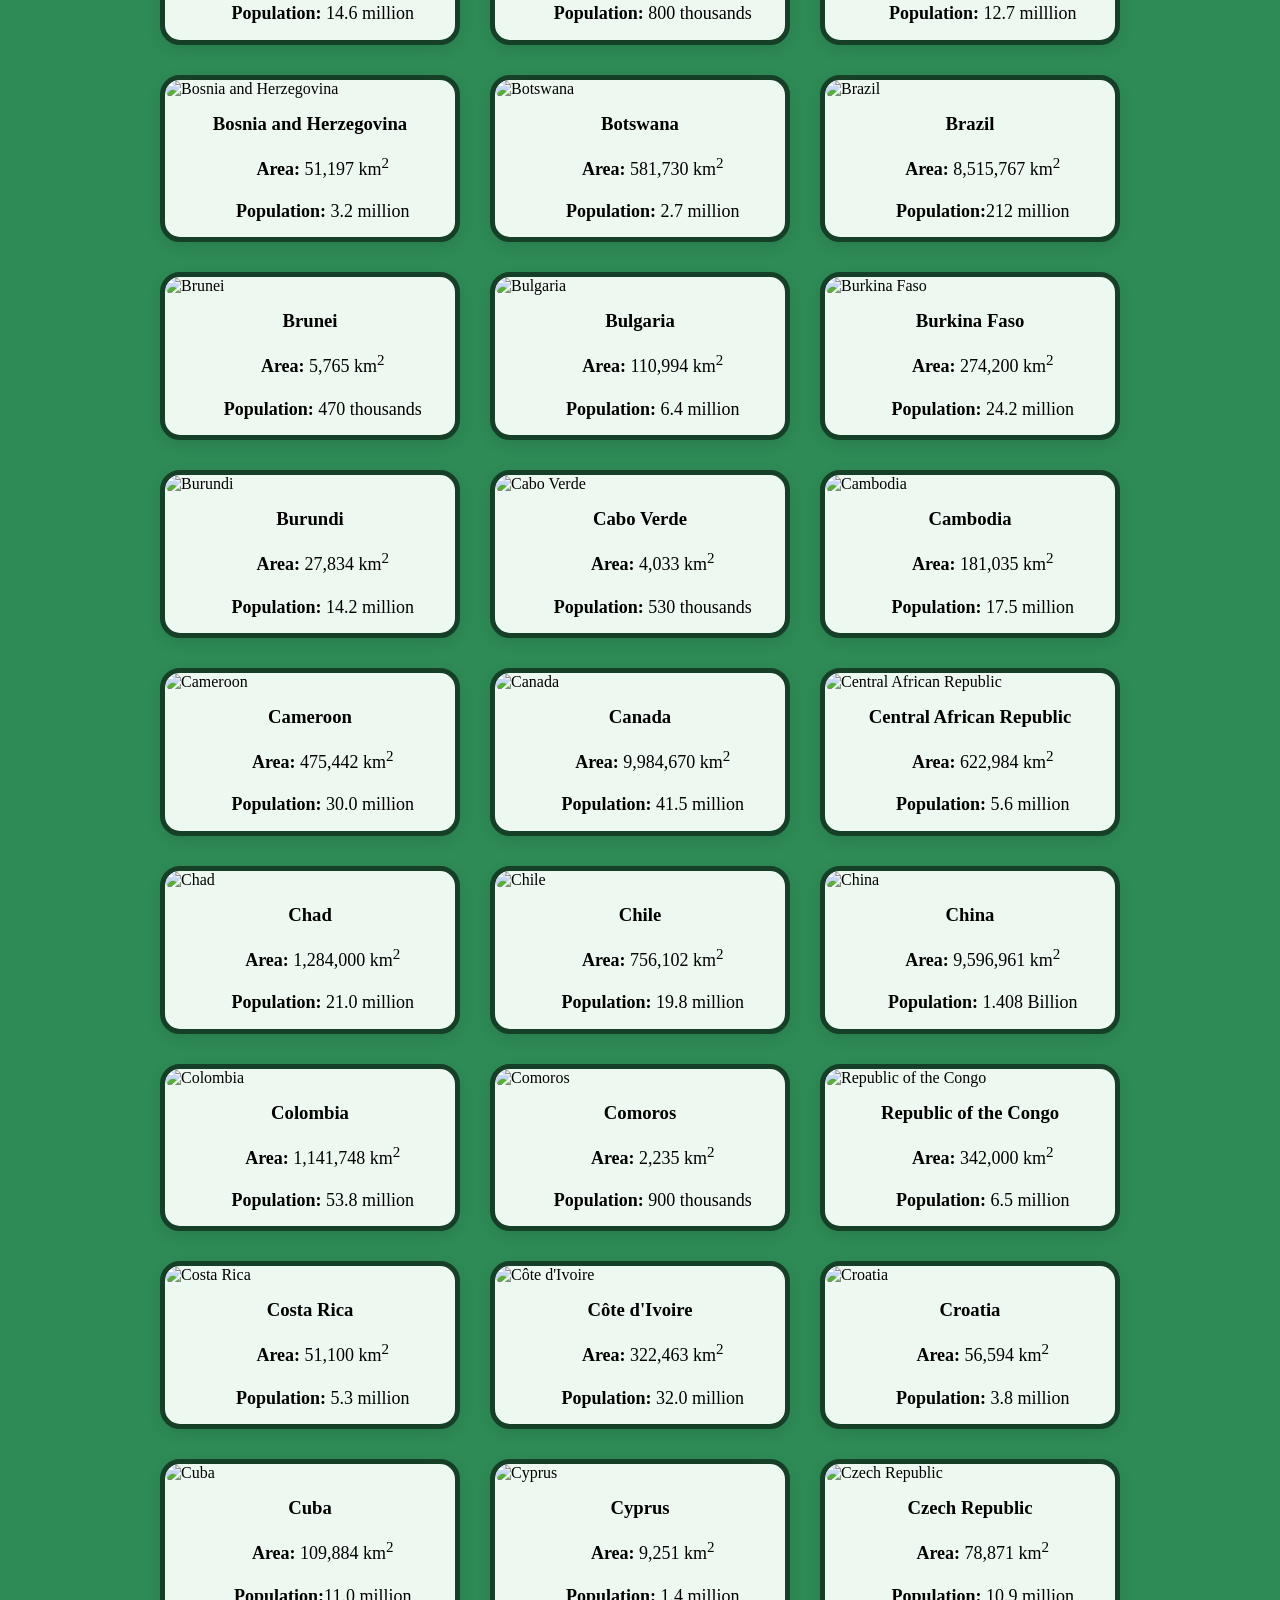
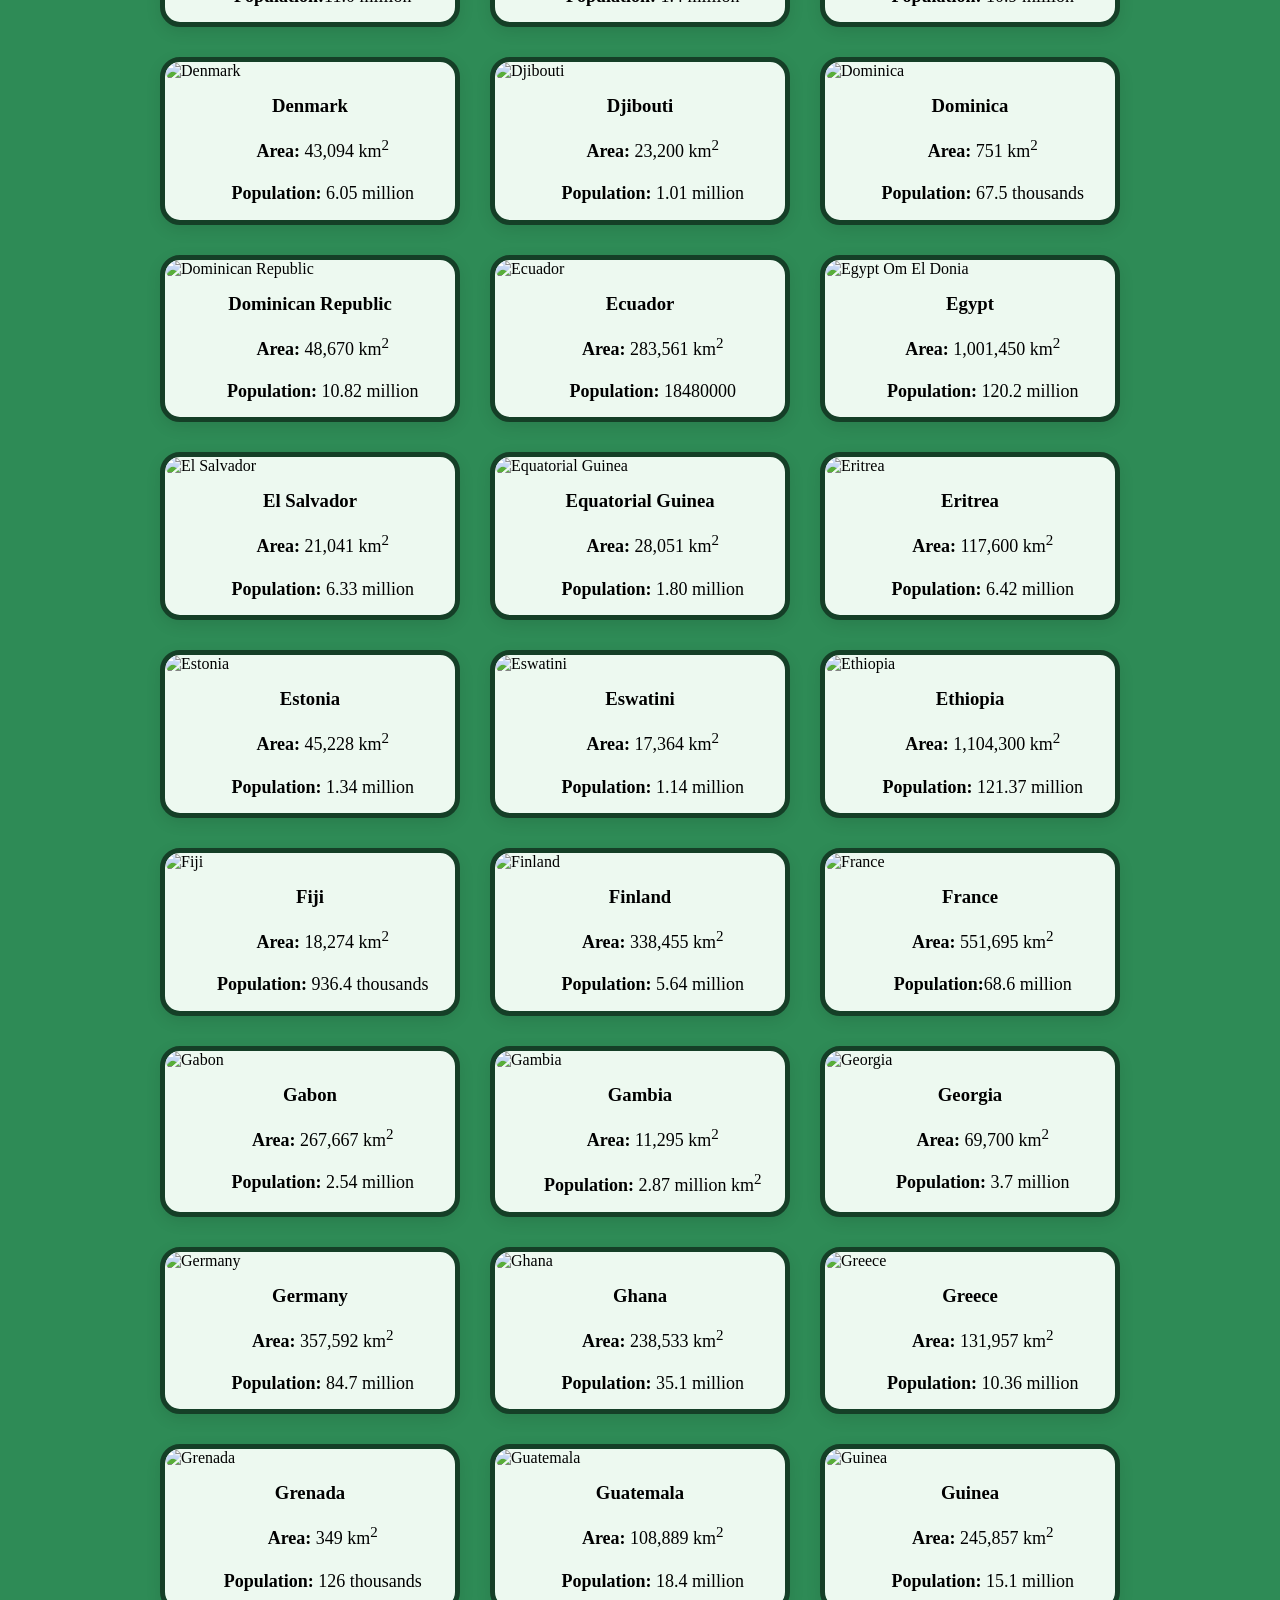
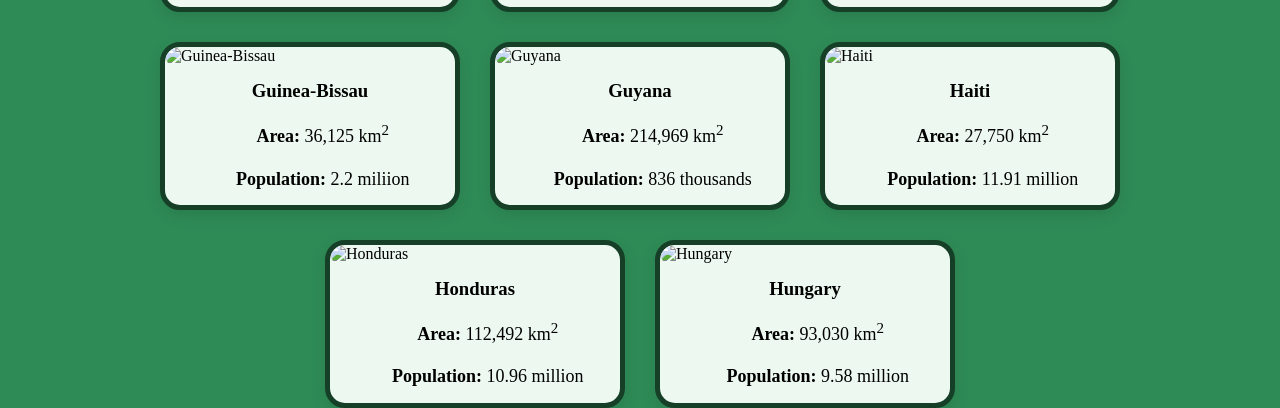
==== commit 544d3a7b: "Update land.html" ====
--- a/land.html
+++ b/land.html
@@ -162,6 +162,7 @@
             </div>
             <!--countries data-->
             <div class="data">
+                <!----- A ----->
                 <!--Afghanistan-->
                 <a href="countries/Afghanistan.html"
                 class="card"
@@ -305,6 +306,7 @@
                     <p><b>Area:</b>86,600 km<sup>2</sup></p>
                     <p><b>Population:</b> 10.4 million</p>
                 </a>
+                <!-----B----->
                 <!--Bahamas-->
                 <a href="countries/Bahamas.html"
                 class="card"
@@ -525,6 +527,7 @@
                     <p><b>Area:</b> 27,834 km<sup>2</sup></p>
                     <p><b>Population:</b> 14.2 million</p>
                 </a>
+                <!-----C----->
                 <!--Cabo Verde-->
                 <a href="countries/Cabo Verde.html"
                 class="card"
@@ -746,6 +749,387 @@
                     <p><b>Area:</b> 78,871 km<sup>2</sup></p>
                     <p><b>Population:</b> 10.9 million</p>
                 </a>
+                <!---D--->
+                <!--Denmark-->
+                <a href="countries/Denmark.html"
+                class="card"
+                data-name="Denmark"
+                data-continent="Europe"
+                data-area="43094"
+                data-population="6051491"
+                data-government="Constitutional Monarchy">
+                    <img src="flags/Denmark.png" alt="Denmark">
+                    <h3>Denmark</h3>
+                    <p><b>Area:</b> 43,094 km<Sup>2</Sup></p>
+                    <p><b>Population:</b> 6.05 million</p>
+                </a>
+                <!--Djibouti-->
+                <a href="countries/Djibouti.html"
+                class="card"
+                data-continent="Africa"
+                data-name="Djibouti"
+                data-area="23200"
+                data-population="1010000"
+                data-government="Republic">
+                    <img src="flags/Djibouti.png" alt="Djibouti">
+                    <h3>Djibouti</h3>
+                    <p><b>Area:</b> 23,200 km<sup>2</sup></p>
+                    <p><b>Population:</b> 1.01 million</p>
+                </a>
+                <!--Dominica-->
+                <a href="countries/Dominica.html"
+                class="card"
+                data-name="Dominica"
+                data-continent="North America"
+                data-area="751"
+                data-population="67408"
+                data-government="Republic">
+                    <img src="flags/Dominica.png" alt="Dominica">
+                    <h3>Dominica</h3>
+                    <p><b>Area:</b> 751 km<sup>2</sup></p>
+                    <p><b>Population:</b> 67.5 thousands</p>
+                </a>
+                <!--Dominican Republic-->
+                <a href="countries/Dominican Republic.html"
+                class="card"
+                data-name="Dominican Republic"
+                data-continent="North America"
+                data-area="48670"
+                data-population="10815857"
+                data-government="Republic">
+                    <img src="flags/Dominican Republic.png" alt="Dominican Republic">
+                    <h3>Dominican Republic</h3>
+                    <p><b>Area:</b> 48,670 km<sup>2</sup></p>
+                    <p><b>Population:</b> 10.82 million</p>
+                </a>
+                <!--E-->
+                <!--Ecuador-->
+                <a href="countries/Ecuador"
+                class="card"
+                data-name="Ecuador"
+                data-continent="South America"
+                data-area="283561"
+                data-population="18480000"
+                data-government="Republic">
+                    <img src="flags/Ecuador.png" alt="Ecuador">
+                    <h3>Ecuador</h3>
+                    <p><b>Area:</b> 283,561 km<sup>2</sup></p>
+                    <p><b>Population:</b> 18480000</p>
+                </a>
+                <!--Egypt om el donia-->
+                <a href="countries/Egypt.html"
+                class="card"
+                data-name="Egypt"
+                data-continent="Africa"
+                data-area="1001450"
+                data-population="120000000"
+                data-government="Republic">
+                    <img src="flags/Egypt.png" alt="Egypt Om El Donia">
+                    <h3>Egypt</h3>
+                    <p><b>Area:</b> 1,001,450 km<sup>2</sup></p>
+                    <p><b>Population:</b> 120.2 million</p>
+                </a>
+                <!--El Salvador-->
+                <a href="countries/El Salvador.html"
+                class="card"
+                data-name="El Salvador"
+                data-continent="North America"
+                data-area="21041"
+                data-population="6330000"
+                data-government="Republic">
+                    <img src="flags/El Salvador.png" alt="El Salvador">
+                    <h3>El Salvador</h3>
+                    <p><b>Area:</b> 21,041 km<sup>2</sup></p>
+                    <p><b>Population:</b> 6.33 million</p>
+                </a>
+                <!--Equatorial Guinea-->
+                <a href="countries/Equatorial Guinea.html"
+                class="card"
+                data-name="Equatorial Guinea"
+                data-continent="Africa"
+                data-area="28051"
+                data-population="1800000"
+                data-government="Republic">
+                    <img src="flags/Equatorial Guinea.png" alt="Equatorial Guinea">
+                    <h3>Equatorial Guinea</h3>
+                    <p><b>Area:</b> 28,051 km<sup>2</sup></p>
+                    <p><b>Population:</b> 1.80 million</p>
+                </a>
+                <!--Eritrea-->
+                <a href="countries/Eritrea.html"
+                class="card"
+                data-name="Eritrea"
+                data-continent="Africa"
+                data-area="117600"
+                data-population="6420000"
+                data-government="One-Party State">
+                    <img src="flags/Eritrea.jpg" alt="Eritrea">
+                    <h3>Eritrea</h3>
+                    <p><b>Area:</b> 117,600 km<sup>2</sup></p>
+                    <p><b>Population:</b> 6.42 million</p>
+                </a>
+                <!--Estonia-->
+                <a href="countries/Estonia.html"
+                class="card"
+                data-name="Estonia"
+                data-continent="Europe"
+                data-area="45228"
+                data-population="1340000"
+                data-government="Republic">
+                    <img src="flags/Estonia.png" alt="Estonia">
+                    <h3>Estonia</h3>
+                    <p><b>Area:</b> 45,228 km<sup>2</sup></p>
+                    <p><b>Population:</b> 1.34 million</p>
+                </a>
+                <!--Eswatini-->
+                <a href="countries/Eswatini.html"
+                class="card"
+                data-name="Eswatini"
+                data-continent="Africa"
+                data-area="17364"
+                data-population="1140000"
+                data-government="Absolute Monarchy">
+                    <img src="flags/Eswatini.png" alt="Eswatini">
+                    <h3>Eswatini</h3>
+                    <p><b>Area:</b> 17,364 km<sup>2</sup></p>
+                    <p><b>Population:</b> 1.14 million</p>
+                </a>
+                <!--Ethiopia-->
+                <a href="countries/Ethiopia.html"
+                class="card"
+                data-name="Ethiopia"
+                data-continent="Africa"
+                data-area="1104300"
+                data-population="121370000"
+                data-government="Federal Republic">
+                    <img src="flags/Ethiopia.png" alt="Ethiopia">
+                    <h3>Ethiopia</h3>
+                    <p><b>Area:</b> 1,104,300 km<sup>2</sup></p>
+                    <p><b>Population:</b> 121.37 million</p>
+                </a>
+                <!------F_-------->
+                <!--Fiji-->
+                <a href="countries/Fiji.html"
+                class="card"
+                data-name="Fiji"
+                data-continent="Oceania"
+                data-area="18274"
+                data-population="936375"
+                data-government="Republic">
+                    <img src="flags/Fiji.png" alt="Fiji">
+                    <h3>Fiji</h3>
+                    <p><b>Area:</b> 18,274 km<sup>2</sup></p>
+                    <p><b>Population:</b> 936.4 thousands</p>
+                </a>
+                <!--Finland-->
+                <a href="countries/Finland.html"
+                class="card"
+                data-name="Finland"
+                data-continent="Europe"
+                data-area="338455"
+                data-population="5637971"
+                data-government="Republic">
+                    <img src="flags/Finland.png" alt="Finland">
+                    <h3>Finland</h3>
+                    <p><b>Area:</b> 338,455 km<sup>2</sup></p>
+                    <p><b>Population:</b> 5.64 million</p>
+                </a>
+                <!--France-->
+                <a href="countries/France.html"
+                class="card"
+                data-name="France"
+                data-continent="Europe"
+                data-area="551695"
+                data-population="68606000"
+                data-government="Republic">
+                    <img src="flags/France.png" alt="France">
+                    <h3>France</h3>
+                    <p><b>Area:</b> 551,695 km<sup>2</sup></p>
+                    <p><b>Population:</b>68.6 million</p>
+                </a>
+                <!--GG-->
+                <a href="countries/Gabon.html"
+                class="card"
+                data-name="Gabon"
+                data-continent="Africa"
+                data-area="267667"
+                data-population="2538000"
+                data-government="Republic">
+                    <img src="flags/Gabon.png" alt="Gabon">
+                    <h3>Gabon</h3>
+                    <p><b>Area:</b> 267,667 km<sup>2</sup></p>
+                    <p><b>Population:</b> 2.54 million</p>
+                </a>
+                <!--Gambia-->
+                <a href="countries/Gambia.html"
+                class="card"
+                data-name="Gambia"
+                data-continent="Africa"
+                data-area="11295"
+                data-population="2870000"
+                data-government="Republic">
+                    <img src="flags/Gambia.png" alt="Gambia">
+                    <h3>Gambia</h3>
+                    <p><b>Area:</b> 11,295 km<sup>2</sup></p>
+                    <p><b>Population:</b> 2.87 million km<sup>2</sup></p>
+                </a>
+                <!--Georgia-->
+                <a href="countries/Georgia.html"
+                class="card"
+                data-name="Georgia"
+                data-population="3700000"
+                data-area="69700"
+                data-continent="Asia"
+                data-government="Republic">
+                    <img src="flags/Georgia.png" alt="Georgia">
+                    <h3>Georgia</h3>
+                    <p><b>Area:</b> 69,700 km<sup>2</sup></p>
+                    <p><b>Population:</b> 3.7 million</p>
+                </a>
+                <!--Germany-->
+                <a href="countries/Germany.html"
+                class="card"
+                data-name="Germany"
+                data-population="84700000"
+                data-continent="Europe"
+                data-area="357592"
+                data-government="Federal Republic">
+                    <img src="flags/Germany.png" alt="Germany">
+                    <h3>Germany</h3>
+                    <p><b>Area:</b> 357,592 km<sup>2</sup></p>
+                    <p><b>Population:</b> 84.7 million</p>
+                </a>
+                <!--Ghana-->
+                <a href="countries/Ghana.html"
+                class="card"
+                data-name="Ghana"
+                data-continent="Africa"
+                data-area="238533"
+                data-population="35100000"
+                data-government="Republic">
+                    <img src="flags/Ghana.png" alt="Ghana">
+                    <h3>Ghana</h3>
+                    <p><b>Area:</b> 238,533 km<sup>2</sup></p>
+                    <p><b>Population:</b> 35.1 million</p>
+                </a>
+                <!--Greece-->
+                <a href="countries/Greece.html"
+                class="card"
+                data-name="Greece"
+                data-continent="Europe"
+                data-area="131957"
+                data-population="10360000"
+                data-government="Republic">
+                    <img src="flags/Greece.png" alt="Greece">
+                    <h3>Greece</h3>
+                    <p><b>Area:</b> 131,957 km<sup>2</sup></p>
+                    <p><b>Population:</b> 10.36 million</p>
+                </a>
+                <!--Grenada-->
+                <a href="countries/Grenada.html"
+                class="card"
+                data-name="Grenada"
+                data-continent="North America"
+                data-area="349"
+                data-population="126000"
+                data-government="Constitutional Monarchy">
+                    <img src="flags/Grenada.png" alt="Grenada">
+                    <h3>Grenada</h3>
+                    <p><b>Area:</b> 349 km<sup>2</sup></p>
+                    <p><b>Population:</b> 126 thousands</p>
+                </a>
+                <!--Guatemala-->
+                <a href="countries/Guatemala.html"
+                class="card"
+                data-name="Guatemala"
+                data-continent="North America"
+                data-area="108889"
+                data-population="18400000"
+                data-government="Republic">
+                    <img src="flags/Guatemala.jpg" alt="Guatemala">
+                    <h3>Guatemala</h3>
+                    <p><b>Area:</b> 108,889 km<sup>2</sup></p>
+                    <p><b>Population:</b> 18.4 million</p>
+                </a>
+                <!--Guinea-->
+                <a href="countries/Guinea.html"
+                class="card"
+                data-name="Guinea"
+                data-continent="Africa"
+                data-area="245857"
+                data-population="15100000"
+                data-government="Republic">
+                    <img src="flags/Guinea.png" alt="Guinea">
+                    <h3>Guinea</h3>
+                    <p><b>Area:</b> 245,857 km<sup>2</sup></p>
+                    <p><b>Population:</b> 15.1 million</p>
+                </a>
+                <!--Guinea-Bissau-->
+                <a href="countries/Guinea-Bissau.html"
+                class="card"
+                data-name="Guinea-Bissau"
+                data-continent="Africa"
+                data-area="36125"
+                data-population="2200000"
+                data-government="Republic">
+                    <img src="flags/Guinea-Bissau.png" alt="Guinea-Bissau">
+                    <h3>Guinea-Bissau</h3>
+                    <p><b>Area:</b> 36,125 km<sup>2</sup></p>
+                    <p><b>Population:</b> 2.2 miliion</p>
+                </a>
+                <!--Guyana-->
+                <a href="countries/Guyana.html"
+                class="card"
+                data-name="Guyana"
+                data-continent="South America"
+                data-area="214969"
+                data-population="836000"
+                data-government="Republic">
+                    <img src="flags/Guyana.png" alt="Guyana">
+                    <h3>Guyana</h3>
+                    <p><b>Area:</b> 214,969 km<sup>2</sup></p>
+                    <p><b>Population:</b> 836 thousands</p>
+                </a>
+                <!---------H------------->
+                <!--Haiti-->
+                <a href="countries/Haiti.html"
+                class="card"
+                data-name="Haiti"
+                data-continent="North America"
+                data-area="27750"
+                data-population="11910000"
+                data-government="Republic">
+                    <img src="flags/Haiti.png" alt="Haiti">
+                    <h3>Haiti</h3>
+                    <p><b>Area:</b> 27,750 km<sup>2</sup></p>
+                    <p><b>Population:</b> 11.91 million</p>
+                </a>
+                <!--Honduras-->
+                <a href="countries/Honduras"
+                class="card"
+                data-name="Honduras"
+                data-continent="North America"
+                data-area="112492"
+                data-population="9580000"
+                data-government="Republic">
+                    <img src="flags/Honduras.png" alt="Honduras">
+                    <h3>Honduras</h3>
+                    <p><b>Area:</b> 112,492 km<sup>2</sup></p>
+                    <p><b>Population:</b> 10.96 million</p>
+                </a>
+                <!--Hungary-->
+                <a href="countries/Hungary.html"
+                class="card"
+                data-name="Hungary"
+                data-area="93030"
+                data-continent="Europe"
+                data-population="9580000"
+                data-government="Republic">
+                    <img src="flags/Hungary.png" alt="Hungary">
+                    <h3>Hungary</h3>
+                    <p><b>Area:</b> 93,030 km<sup>2</sup></p>
+                    <p><b>Population:</b> 9.58 million</p>
+                </a>
             </div>
         </section>
     </main>
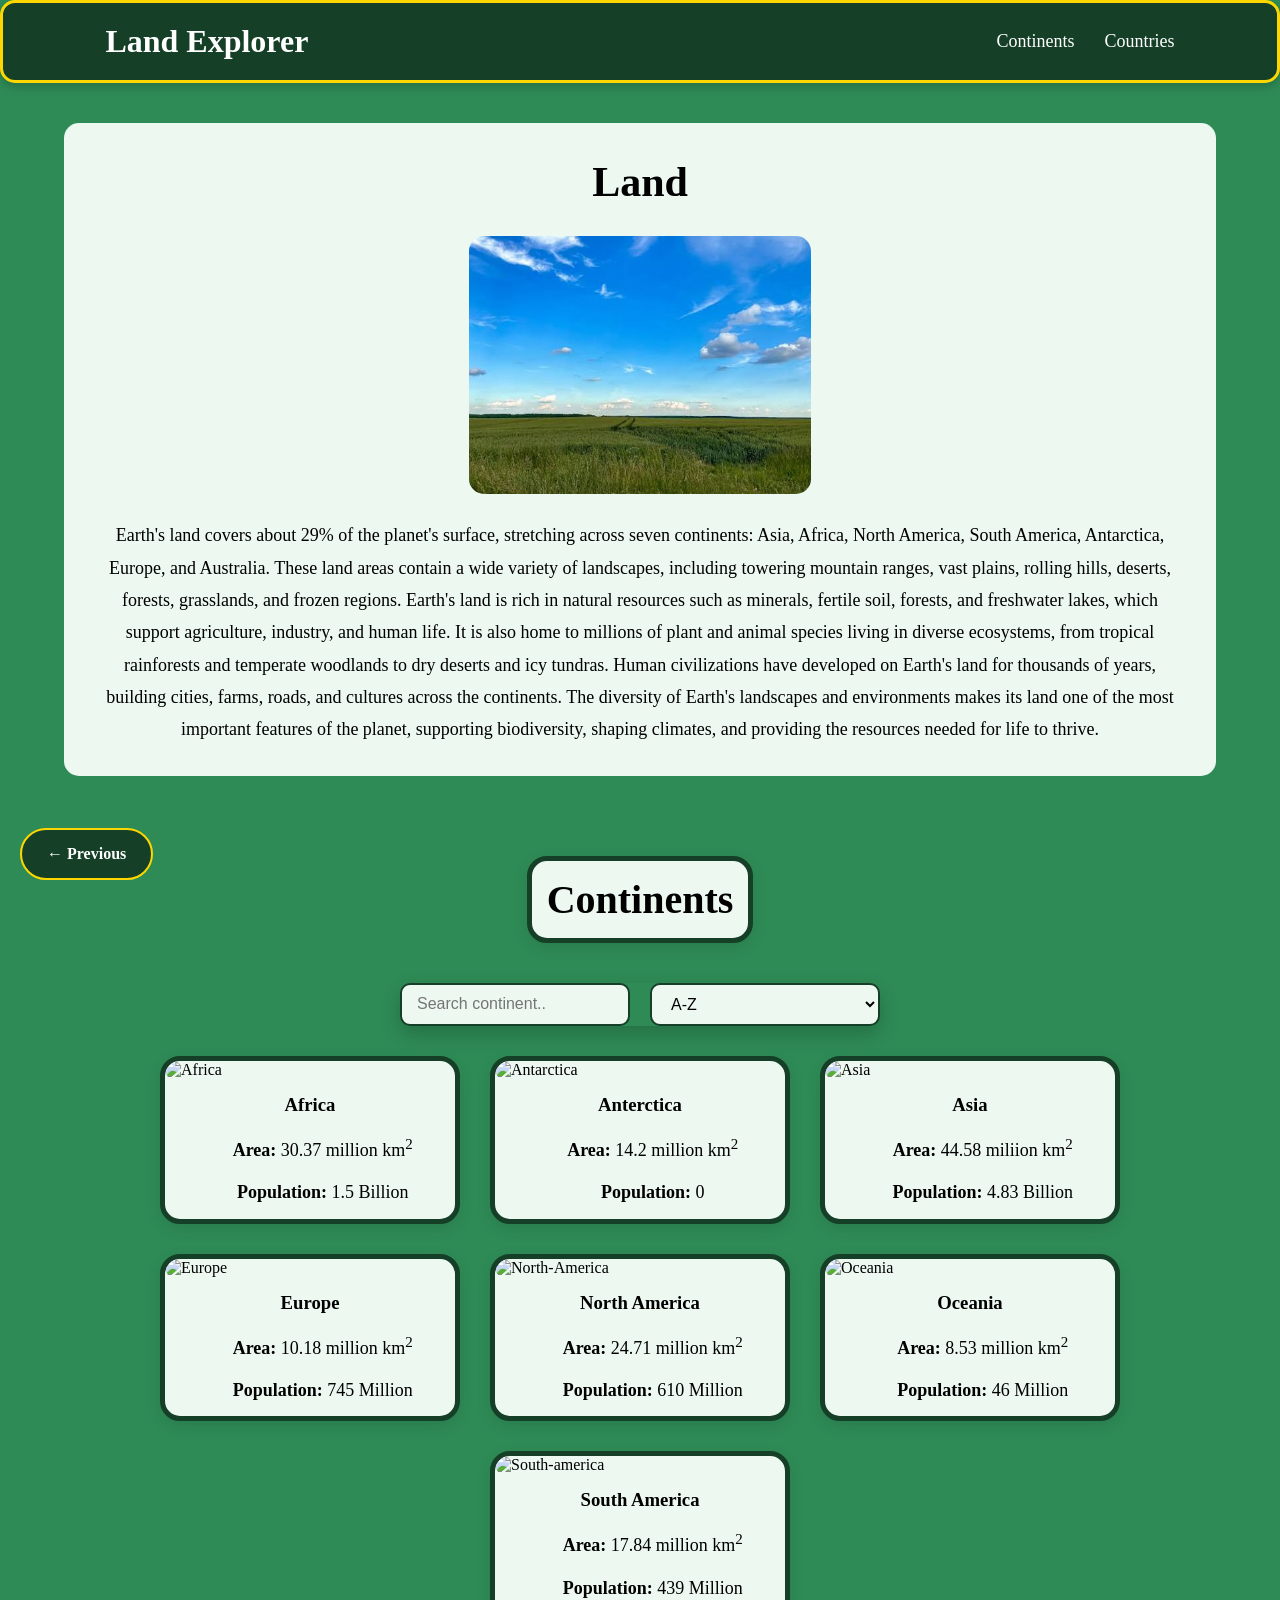
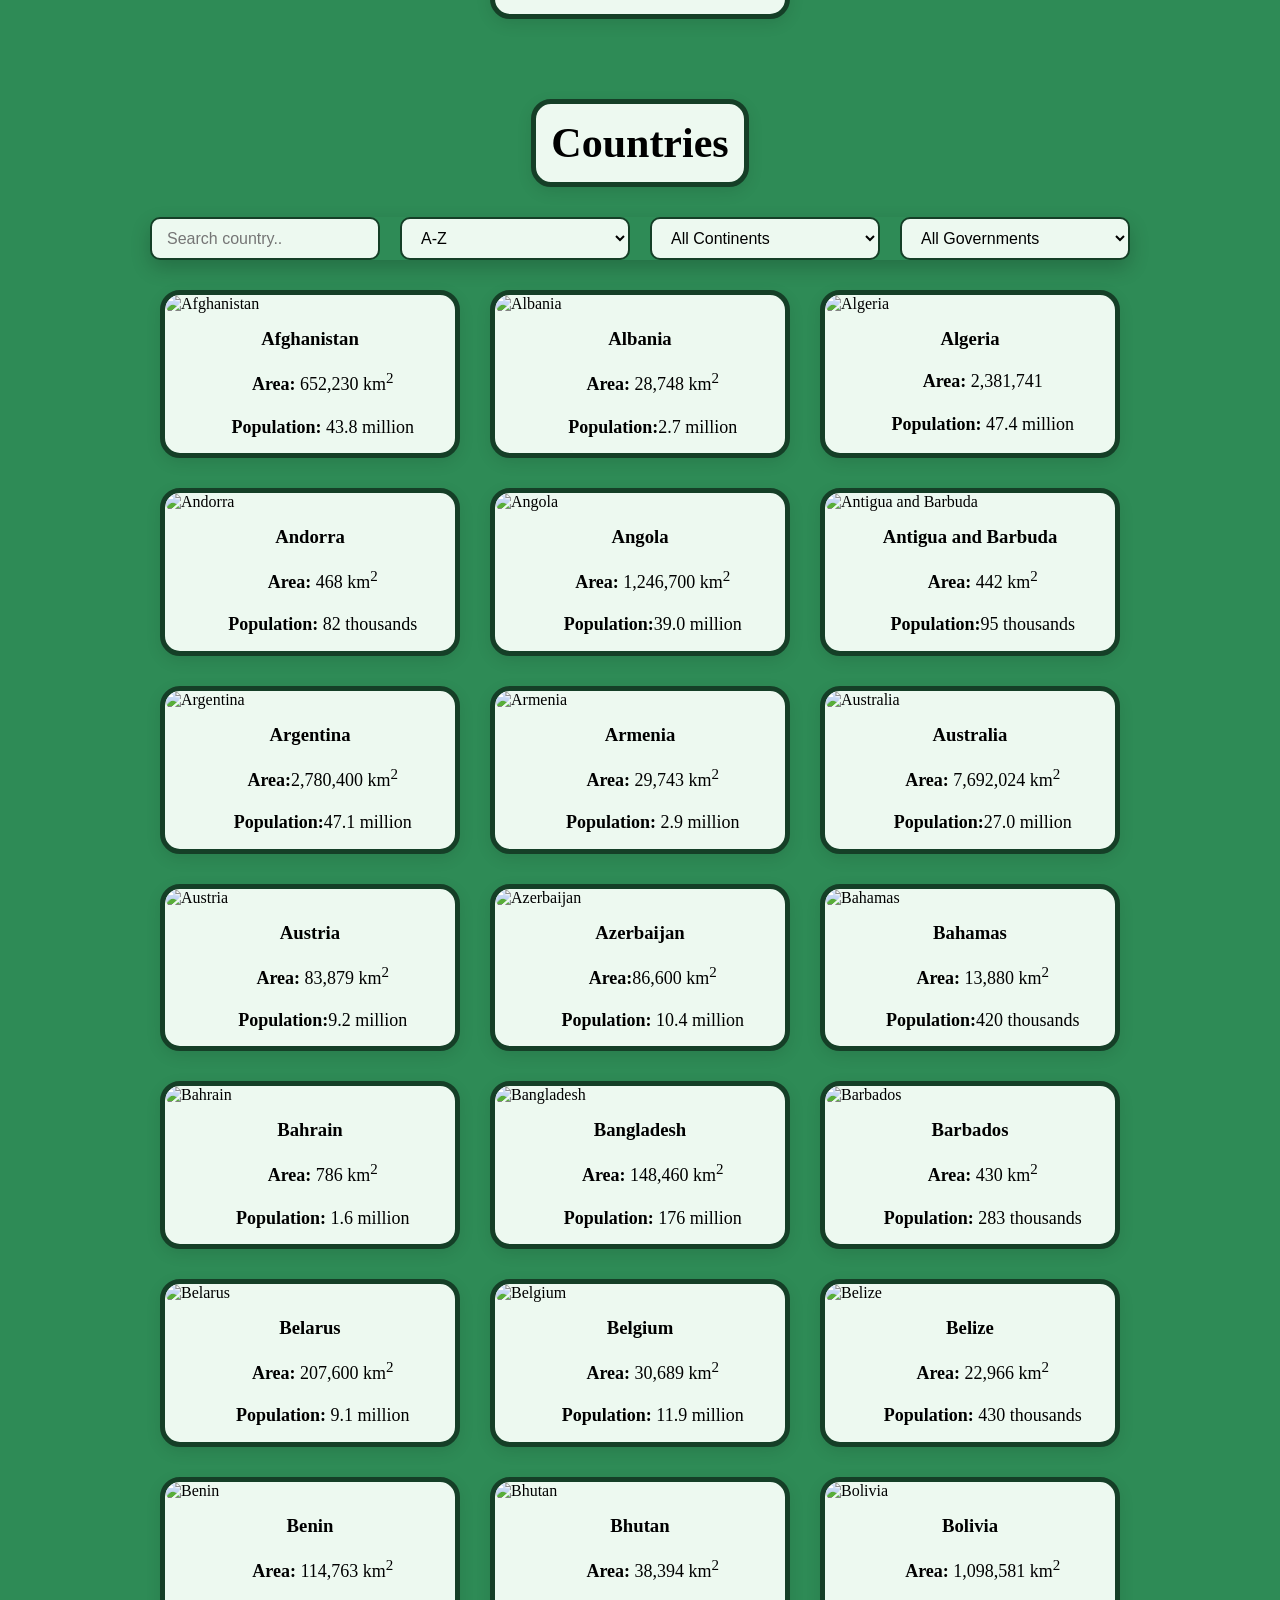
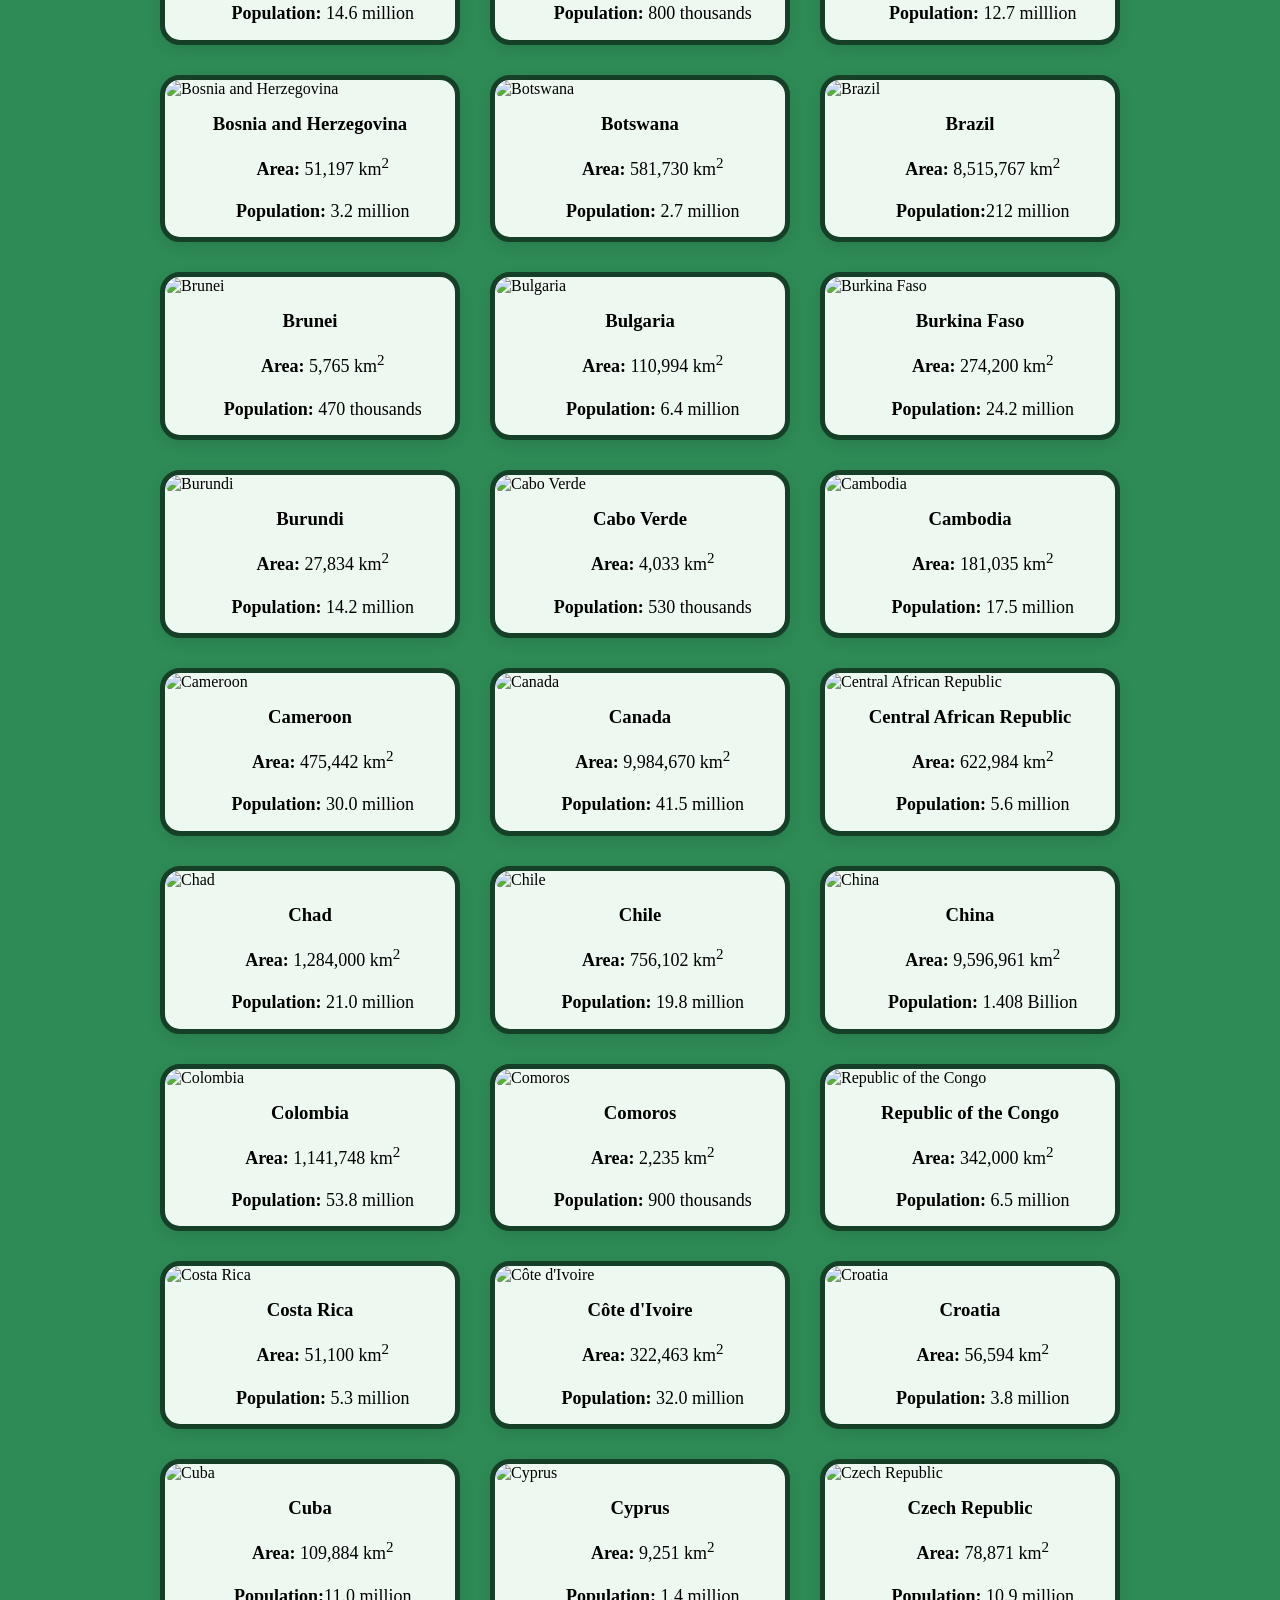
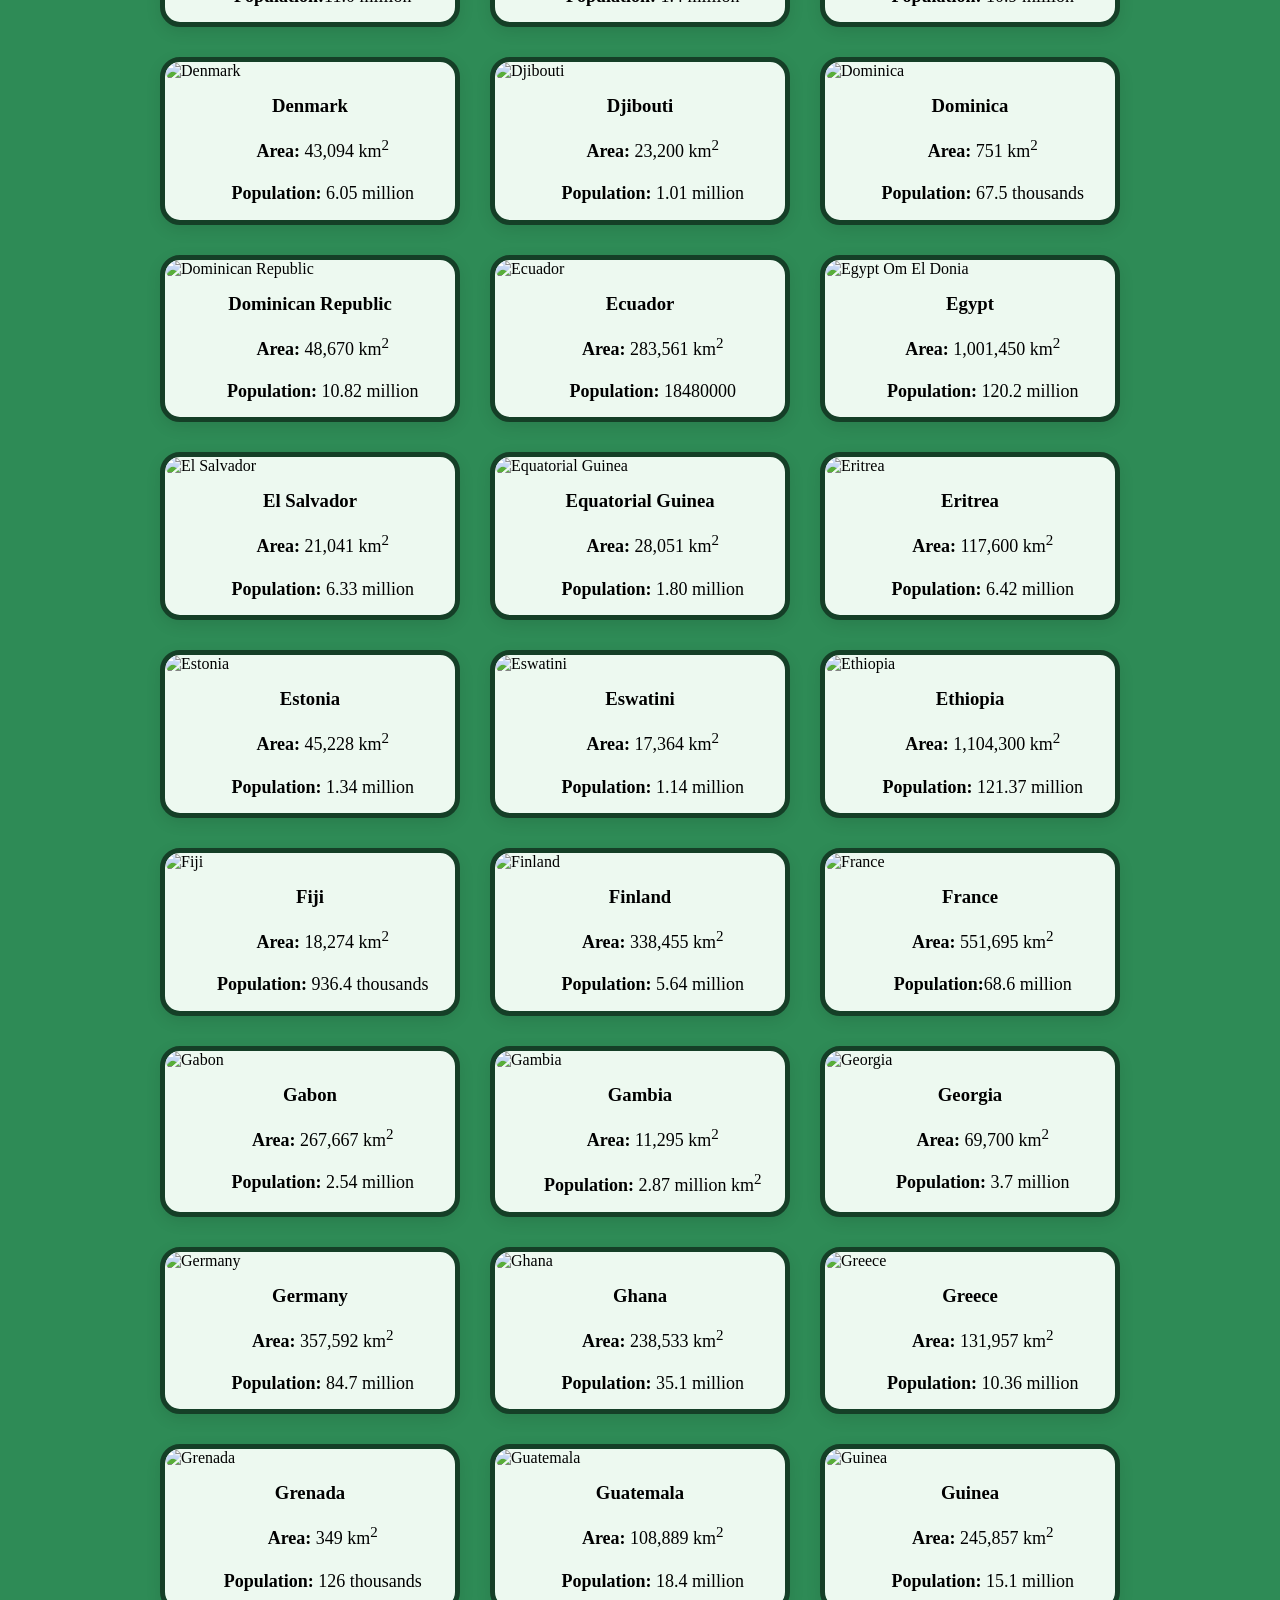
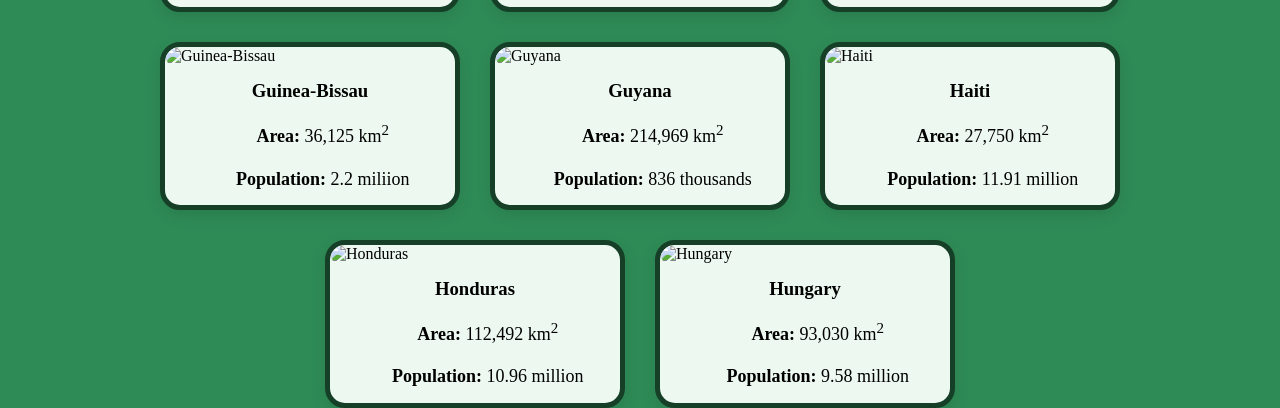
==== commit 18dcdd70: "Update land.html" ====
--- a/land.html
+++ b/land.html
@@ -381,6 +381,7 @@
                 data-population="11900000"
                 data-government="Federal Monarchy">
                     <img src="flags/Belgium.png" alt="Belgium">
+                    <h3>Belgium</h3>
                     <p><b>Area:</b> 30,689 km<sup>2</sup></p>
                     <p><b>Population:</b> 11.9 million</p>
                 </a>
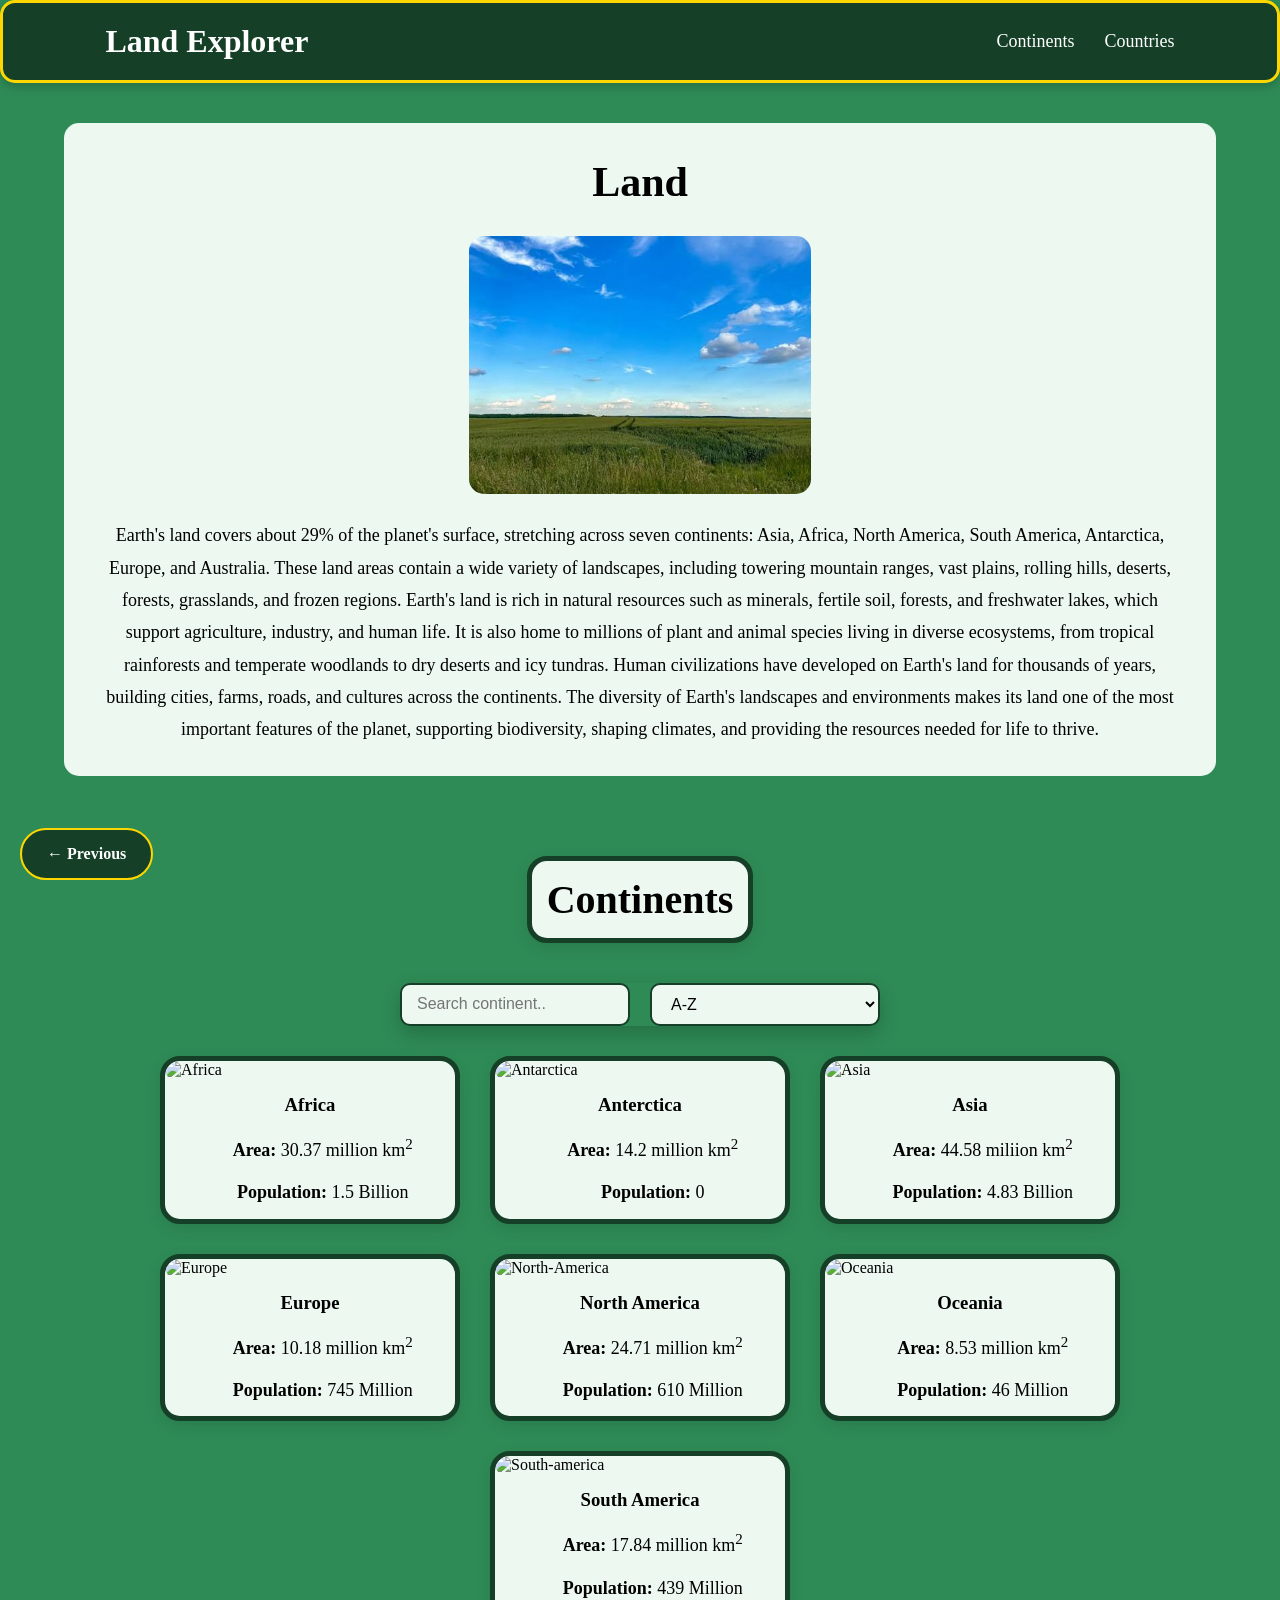
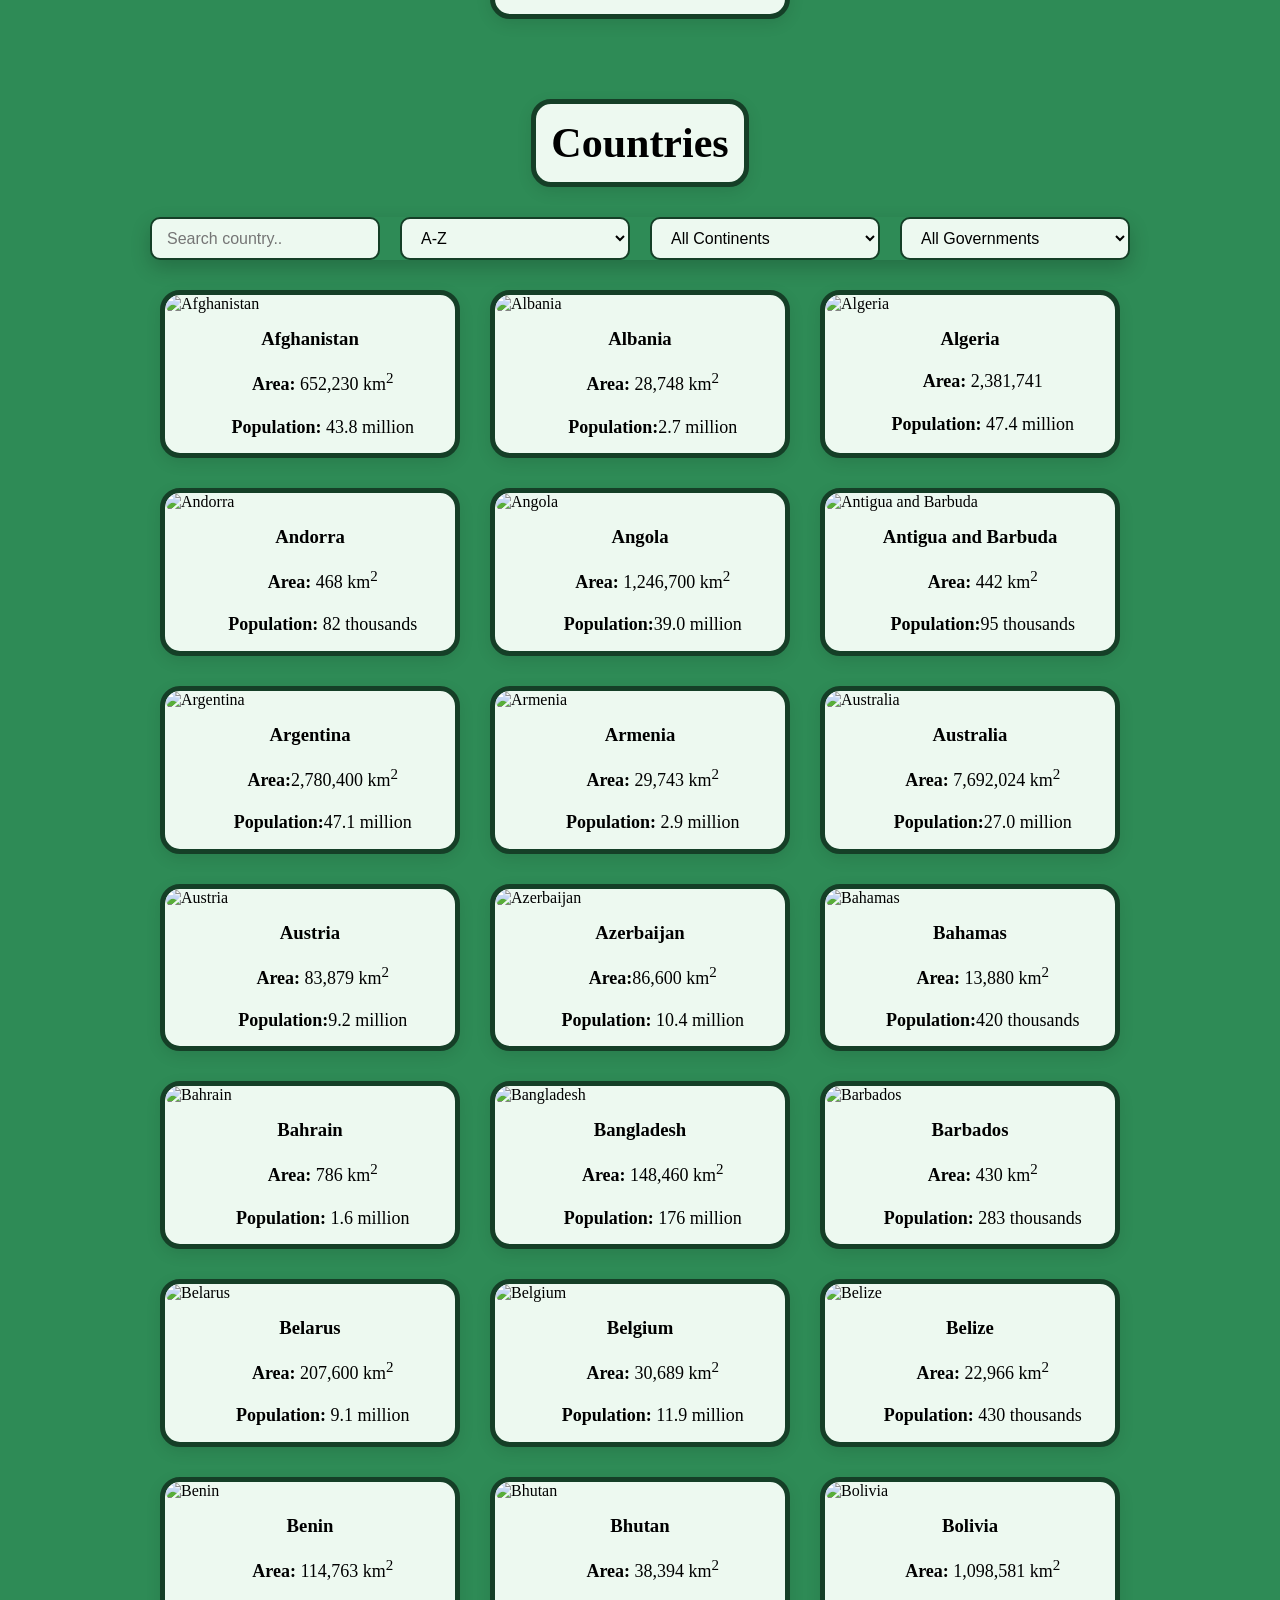
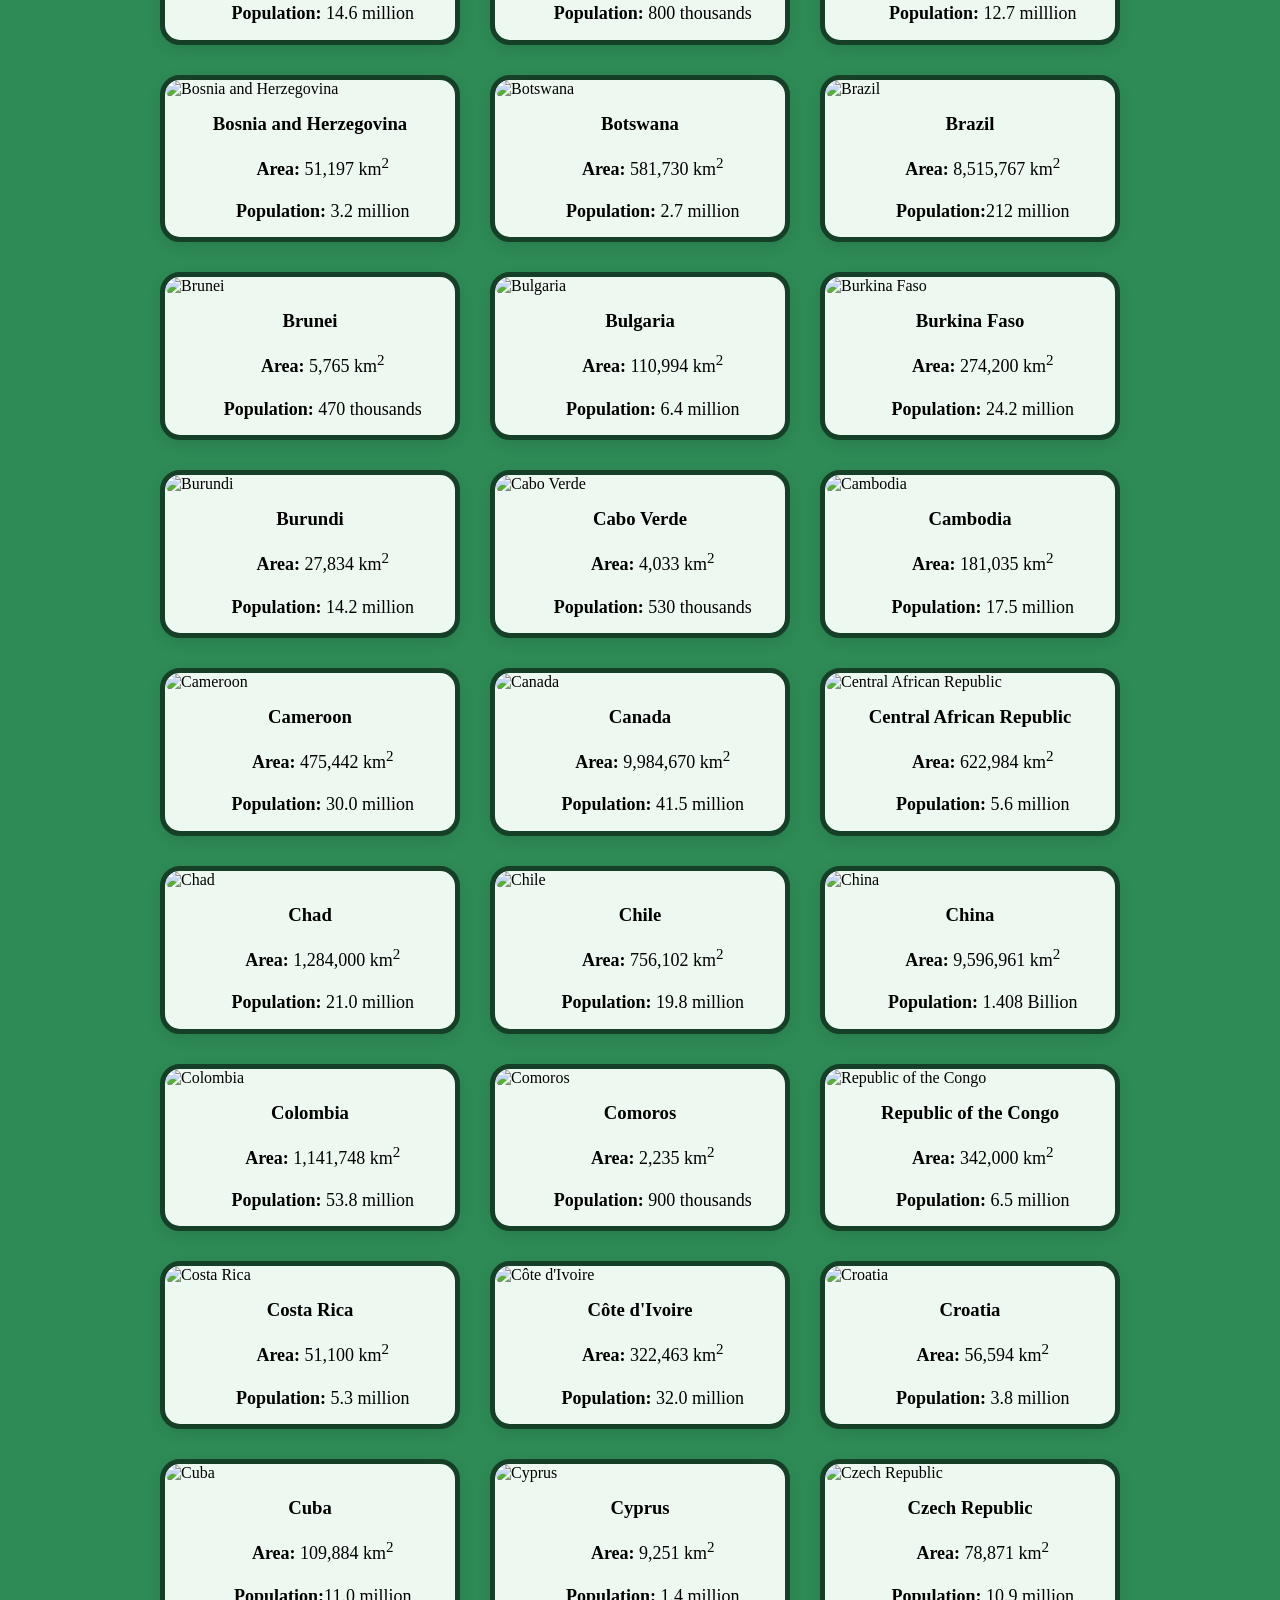
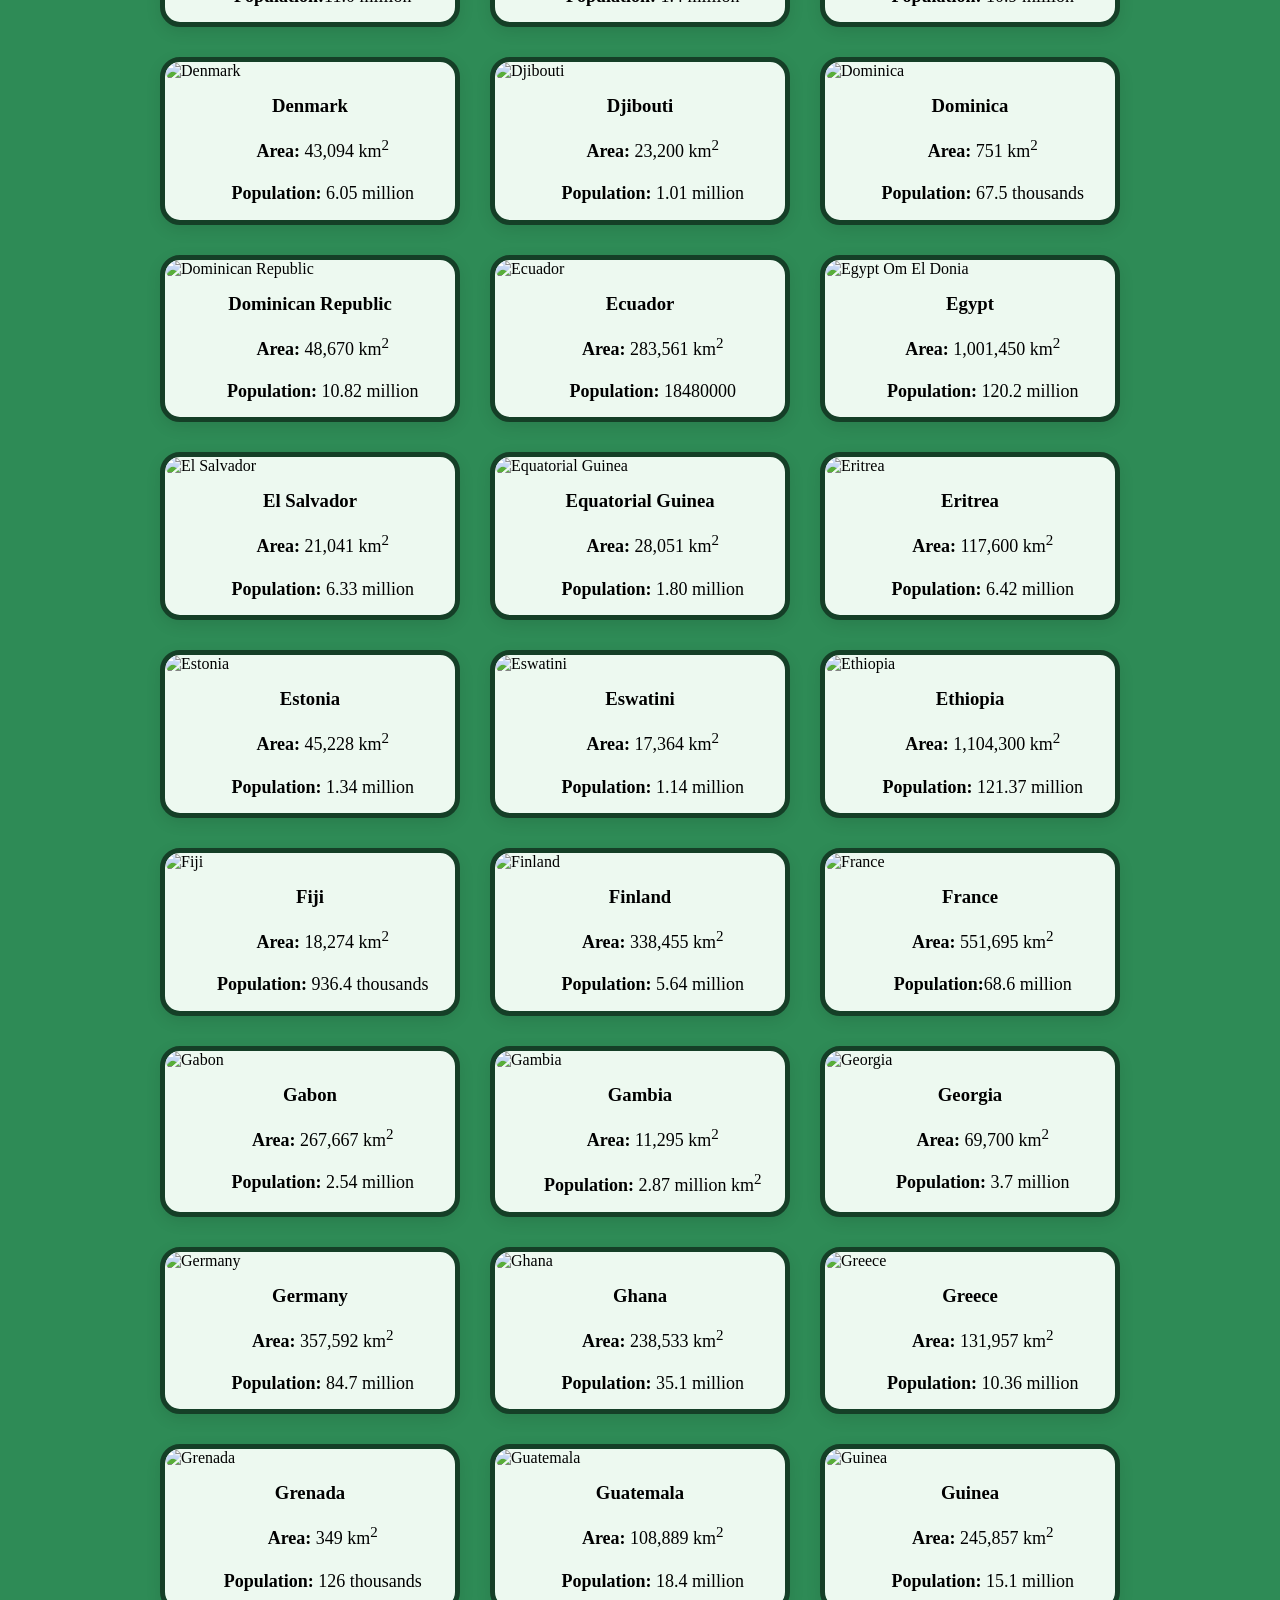
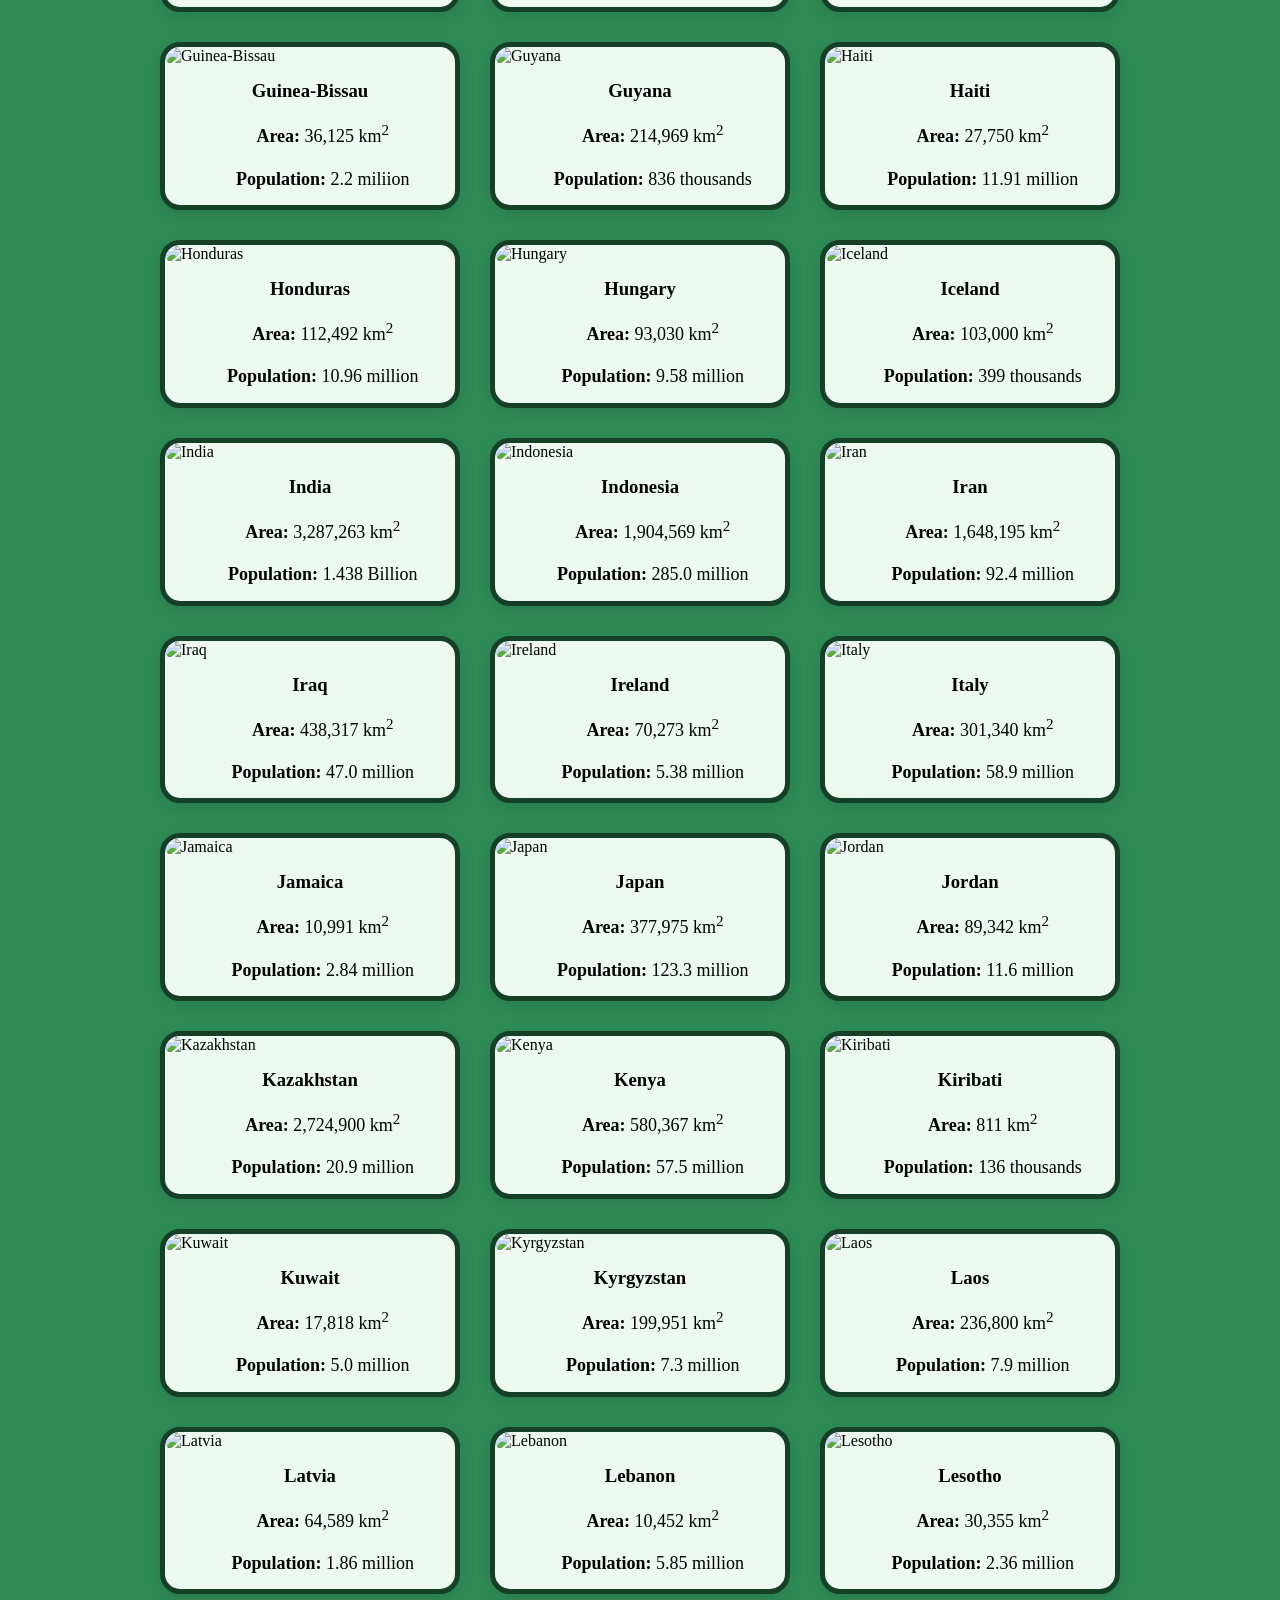
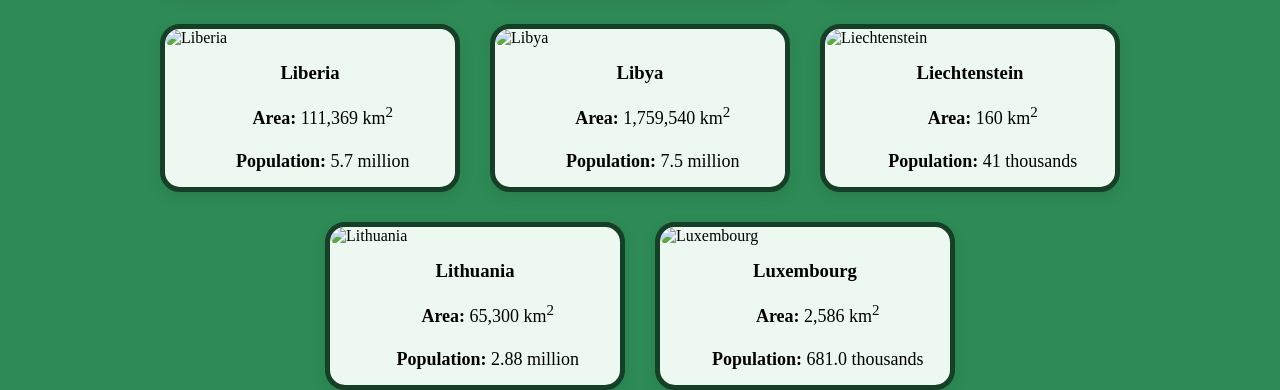
==== commit 5599e109: "Update land.html" ====
--- a/land.html
+++ b/land.html
@@ -1131,6 +1131,321 @@
                     <p><b>Area:</b> 93,030 km<sup>2</sup></p>
                     <p><b>Population:</b> 9.58 million</p>
                 </a>
+                <!--I-->
+                <!--Iceland-->
+                <a href="countries/Iceland.html"
+                class="card"
+                data-name="Iceland"
+                data-continent="Europe"
+                data-area="103000"
+                data-population="399000"
+                data-government="Republic">
+                    <img src="flags/Iceland.png" alt="Iceland">
+                    <h3>Iceland</h3>
+                    <p><b>Area:</b> 103,000 km<sup>2</sup></p>
+                    <p><b>Population:</b> 399 thousands</p>
+                </a>
+                <!--India-->
+                <a href="countries/India.html"
+                class="card"
+                data-name="India"
+                data-continent="Asia"
+                data-area="3287263"
+                data-population="1438000000"
+                data-government="Federal Republic">
+                    <img src="flags/India.png" alt="India">
+                    <h3>India</h3>
+                    <p><b>Area:</b> 3,287,263 km<sup>2</sup></p>
+                    <p><b>Population:</b> 1.438 Billion</p>
+                </a>
+                <!--Indonesia-->
+                <a href="countries/Indonesia.html"
+                class="card"
+                data-name="Indonesia"
+                data-continent="Asia"
+                data-area="1904569"
+                data-population="285000000"
+                data-government="Republic">
+                    <img src="flags/Indonesia.png" alt="Indonesia">
+                    <h3>Indonesia</h3>
+                    <p><b>Area:</b> 1,904,569 km<sup>2</sup></p>
+                    <p><b>Population:</b> 285.0 million</p>
+                </a>
+                <!--Iran-->
+                <a href="countries/Iran.html"
+                class="card"
+                data-name="Iran"
+                data-continent="Asia"
+                data-area="1648195"
+                data-population="92400000"
+                data-government="Republic">
+                    <img src="flags/Iran.jpg" alt="Iran">
+                    <h3>Iran</h3>
+                    <p><b>Area:</b> 1,648,195 km<sup>2</sup></p>
+                    <p><b>Population:</b> 92.4 million</p>
+                </a>
+                <!--Iraq-->
+                <a href="countries/Iraq.html"
+                class="card"
+                data-name="Iraq"
+                data-continent="Asia"
+                data-area="438317"
+                data-population="47000000"
+                data-government="Republic">
+                    <img src="flags/Iraq.png" alt="Iraq">
+                    <h3>Iraq</h3>
+                    <p><b>Area:</b> 438,317 km<sup>2</sup></p>
+                    <p><b>Population:</b> 47.0 million</p>
+                </a>
+                <!--Ireland-->
+                <a href="countries/Ireland.html"
+                class="card"
+                data-name="Ireland"
+                data-continent="Europe"
+                data-area="70273"
+                data-population="5380000"
+                data-government="Republic">
+                    <img src="flags/Ireland.png" alt="Ireland">
+                    <h3>Ireland</h3>
+                    <p><b>Area:</b> 70,273 km<sup>2</sup></p>
+                    <p><b>Population:</b> 5.38 million</p>
+                </a>
+                <!--Italy-->
+                <a href="countries/Italy.html"
+                class="card"
+                data-name="Italy"
+                data-continent="Europe"
+                data-area="301340"
+                data-population="58900000"
+                data-government="Republic">
+                    <img src="flags/Italy.png" alt="Italy">
+                    <h3>Italy</h3>
+                    <p><b>Area:</b> 301,340 km<sup>2</sup></p>
+                    <p><b>Population:</b> 58.9 million</p>
+                </a>
+                <!--JJJJJJJJJ-->
+                <!--Jamaica-->
+                <a href="countries/Jamaica.html"
+                class="card"
+                data-name="Jamaica"
+                data-continent="North America"
+                data-area="10991"
+                data-population="2840000"
+                data-government="Constitutional Monarchy">
+                    <img src="flags/Jamaica.png" alt="Jamaica">
+                    <h3>Jamaica</h3>
+                    <p><b>Area:</b> 10,991 km<sup>2</sup></p>
+                    <p><b>Population:</b> 2.84 million</p>
+                </a>
+                <!--Japan-->
+                <a href="countries/Japan.html"
+                class="card"
+                data-name="Japan"
+                data-continent="Asia"
+                data-area="377975"
+                data-population="123300000"
+                data-government="Constitutional Monarchy">
+                    <img src="flags/Japan.png" alt="Japan">
+                    <h3>Japan</h3>
+                    <p><b>Area:</b> 377,975 km<sup>2</sup></p>
+                    <p><b>Population:</b> 123.3 million</p>
+                </a>
+                <!--Jordan-->
+                <a href="countries/Jordan.html"
+                class="card"
+                data-name="Jordan"
+                data-continent="Asia"
+                data-area="89342"
+                data-population="11600000"
+                data-government="Constitutional Monarchy">
+                    <img src="flags/Jordan.png" alt="Jordan">
+                    <h3>Jordan</h3>
+                    <p><b>Area:</b> 89,342 km<sup>2</sup></p>
+                    <p><b>Population:</b> 11.6 million</p>
+                </a>
+                <!-----------K------------->
+                <!--Kazakhstan-->
+                <a href="countries/Kazakhstan.html"
+                class="card"
+                data-name="Kazakhstan"
+                data-continent="Asia"
+                data-area="2724900"
+                data-population="20900000"
+                data-government="Republic">
+                    <img src="flags/Kazakhstan.png" alt="Kazakhstan">
+                    <h3>Kazakhstan</h3>
+                    <p><b>Area:</b> 2,724,900 km<sup>2</sup></p>
+                    <p><b>Population:</b> 20.9 million</p>
+                </a>
+                <!--Kenya-->
+                <a href="countries/Kenya.html"
+                class="card"
+                data-name="Kenya"
+                data-continent="Africa"
+                data-area="580367"
+                data-population="57500000"
+                data-government="Republic">
+                    <img src="flags/Kenya.png" alt="Kenya">
+                    <h3>Kenya</h3>
+                    <p><b>Area:</b> 580,367 km<sup>2</sup></p>
+                    <p><b>Population:</b> 57.5 million</p>
+                </a>
+                <!--Kiribati-->
+                <a href="countries/Kiribati.html"
+                class="card"
+                data-continent="Oceania"
+                data-area="811"
+                data-population="136000"
+                data-government="Republic">
+                    <img src="flags/Kiribati.jpg" alt="Kiribati">
+                    <h3>Kiribati</h3>
+                    <p><b>Area:</b> 811 km<sup>2</sup></p>
+                    <p><b>Population:</b> 136 thousands</p>
+                </a>
+                <!--Kuwait-->
+                <a href="countries/Kuwait.html"
+                class="card"
+                data-name="Kuwait"
+                data-continent="Asia"
+                data-area="17818"
+                data-population="5000000"
+                data-government="Constitutional Monarchy">
+                    <img src="flags/Kuwait.png" alt="Kuwait">
+                    <h3>Kuwait</h3>
+                    <p><b>Area:</b> 17,818 km<sup>2</sup></p>
+                    <p><b>Population:</b> 5.0 million</p>
+                </a>
+                <!--Kyrgyzstan-->
+                <a href="countries/Kyrgyzstan.html"
+                class="card"
+                data-naem="Kyrgyzstan"
+                data-continent="Asia"
+                data-area="199951"
+                data-population="7300000"
+                data-government="Republic">
+                    <img src="flags/Kyrgyzstan.png" alt="Kyrgyzstan">
+                    <h3>Kyrgyzstan</h3>
+                    <p><b>Area:</b> 199,951 km<sup>2</sup></p>
+                    <p><b>Population:</b> 7.3 million</p>
+                </a>
+                <!--LLL-->
+                <!--Laos-->
+                <a href="countries/Laos.html"
+                class="card"
+                data-name="Laos"
+                data-continent="Asia"
+                data-area="236800"
+                data-population="7900000"
+                data-government="Communist State">
+                    <img src="flags/Laos.png" alt="Laos">
+                    <h3>Laos</h3>
+                    <p><b>Area:</b> 236,800 km<sup>2</sup></p>
+                    <p><b>Population:</b> 7.9 million</p>
+                </a>
+                <!--Latvia-->
+                <a href="countries/Latvia.html"
+                class="card"
+                data-continent="Europe"
+                data-name="Latvia"
+                data-area="64589"
+                data-population="1860000"
+                data-government="Republic">
+                    <img src="flags/Latvia.png" alt="Latvia">
+                    <h3>Latvia</h3>
+                    <p><b>Area:</b> 64,589 km<sup>2</sup></p>
+                    <p><b>Population:</b> 1.86 million</p>
+                </a>
+                <!--Lebanon-->
+                <a href="countries/Lebanon.html"
+                class="card"
+                data-name="Lebanon"
+                data-continent="Asia"
+                data-area="10452"
+                data-population="5850000"
+                data-government="Republic">
+                    <img src="flags/Lebanon.png" alt="Lebanon">
+                    <h3>Lebanon</h3>
+                    <p><b>Area:</b> 10,452 km<sup>2</sup></p>
+                    <p><b>Population:</b> 5.85 million</p>
+                </a>
+                <!--Lesotho-->
+                <a href="countries/Lesotho.html"
+                class="card"
+                data-name="Lesotho"
+                data-continent="Africa"
+                data-area="30355"
+                data-population="2360000"
+                data-government="Constitutional Monarchy">
+                    <img src="flags/Lesotho.png" alt="Lesotho">
+                    <h3>Lesotho</h3>
+                    <p><b>Area:</b> 30,355 km<sup>2</sup></p>
+                    <p><b>Population:</b> 2.36 million</p>
+                </a>
+                <!--Liberia-->
+                <a href="countries/Liberia.html"
+                class="card"
+                data-name="Liberia"
+                data-continent="Africa"
+                data-area="111369"
+                data-population="5700000"
+                data-government="Republic">
+                    <img src="flags/Liberia.png" alt="Liberia">
+                    <h3>Liberia</h3>
+                    <p><b>Area:</b> 111,369 km<sup>2</sup></p>
+                    <p><b>Population:</b> 5.7 million</p>
+                </a>
+                <!--Libya-->
+                <a href="countries/Libya"
+                class="card"
+                data-name="Libya"
+                data-continent="Africa"
+                data-area="1759540"
+                data-population="7500000"
+                data-government="Republic">
+                    <img src="flags/Libya.png" alt="Libya">
+                    <h3>Libya</h3>
+                    <p><b>Area:</b> 1,759,540 km<sup>2</sup></p>
+                    <p><b>Population:</b> 7.5 million</p>
+                </a>
+                <!--Liechtenstein-->
+                <a href="countries/Liechtenstein.html"
+                class="card"
+                data-name="Liechtenstein"
+                data-continent="Europe"
+                data-area="160"
+                data-population="41000"
+                data-government="Constitutional Monarchy">
+                    <img src="flags/Liechtenstein.png" alt="Liechtenstein">
+                    <h3>Liechtenstein</h3>
+                    <p><b>Area:</b> 160 km<sup>2</sup></p>
+                    <p><b>Population:</b> 41 thousands</p>
+                </a>
+                <!--Lithuania-->
+                <a href="countries/Lithuania.html"
+                class="card"
+                data-name="Lithuania"
+                data-continent="Europe"
+                data-area="65300"
+                data-population="2880000"
+                data-government="Republic">
+                    <img src="flags/Lithuania.png" alt="Lithuania">
+                    <h3>Lithuania</h3>
+                    <p><b>Area:</b> 65,300 km<sup>2</sup></p>
+                    <p><b>Population:</b> 2.88 million</p>
+                </a>
+                <!--Luxembourg-->
+                <a href="countries/Luxembourg.html"
+                class="card"
+                data-name="Luxembourg"
+                data-continent="Europe"
+                data-area="2586"
+                data-population="681000"
+                data-government="Constitutional Monarchy">
+                    <img src="flags/Luxembourg.png" alt="Luxembourg">
+                    <h3>Luxembourg</h3>
+                    <p><b>Area:</b> 2,586 km<sup>2</sup></p>
+                    <p><b>Population:</b> 681.0 thousands</p>
+                </a>
             </div>
         </section>
     </main>
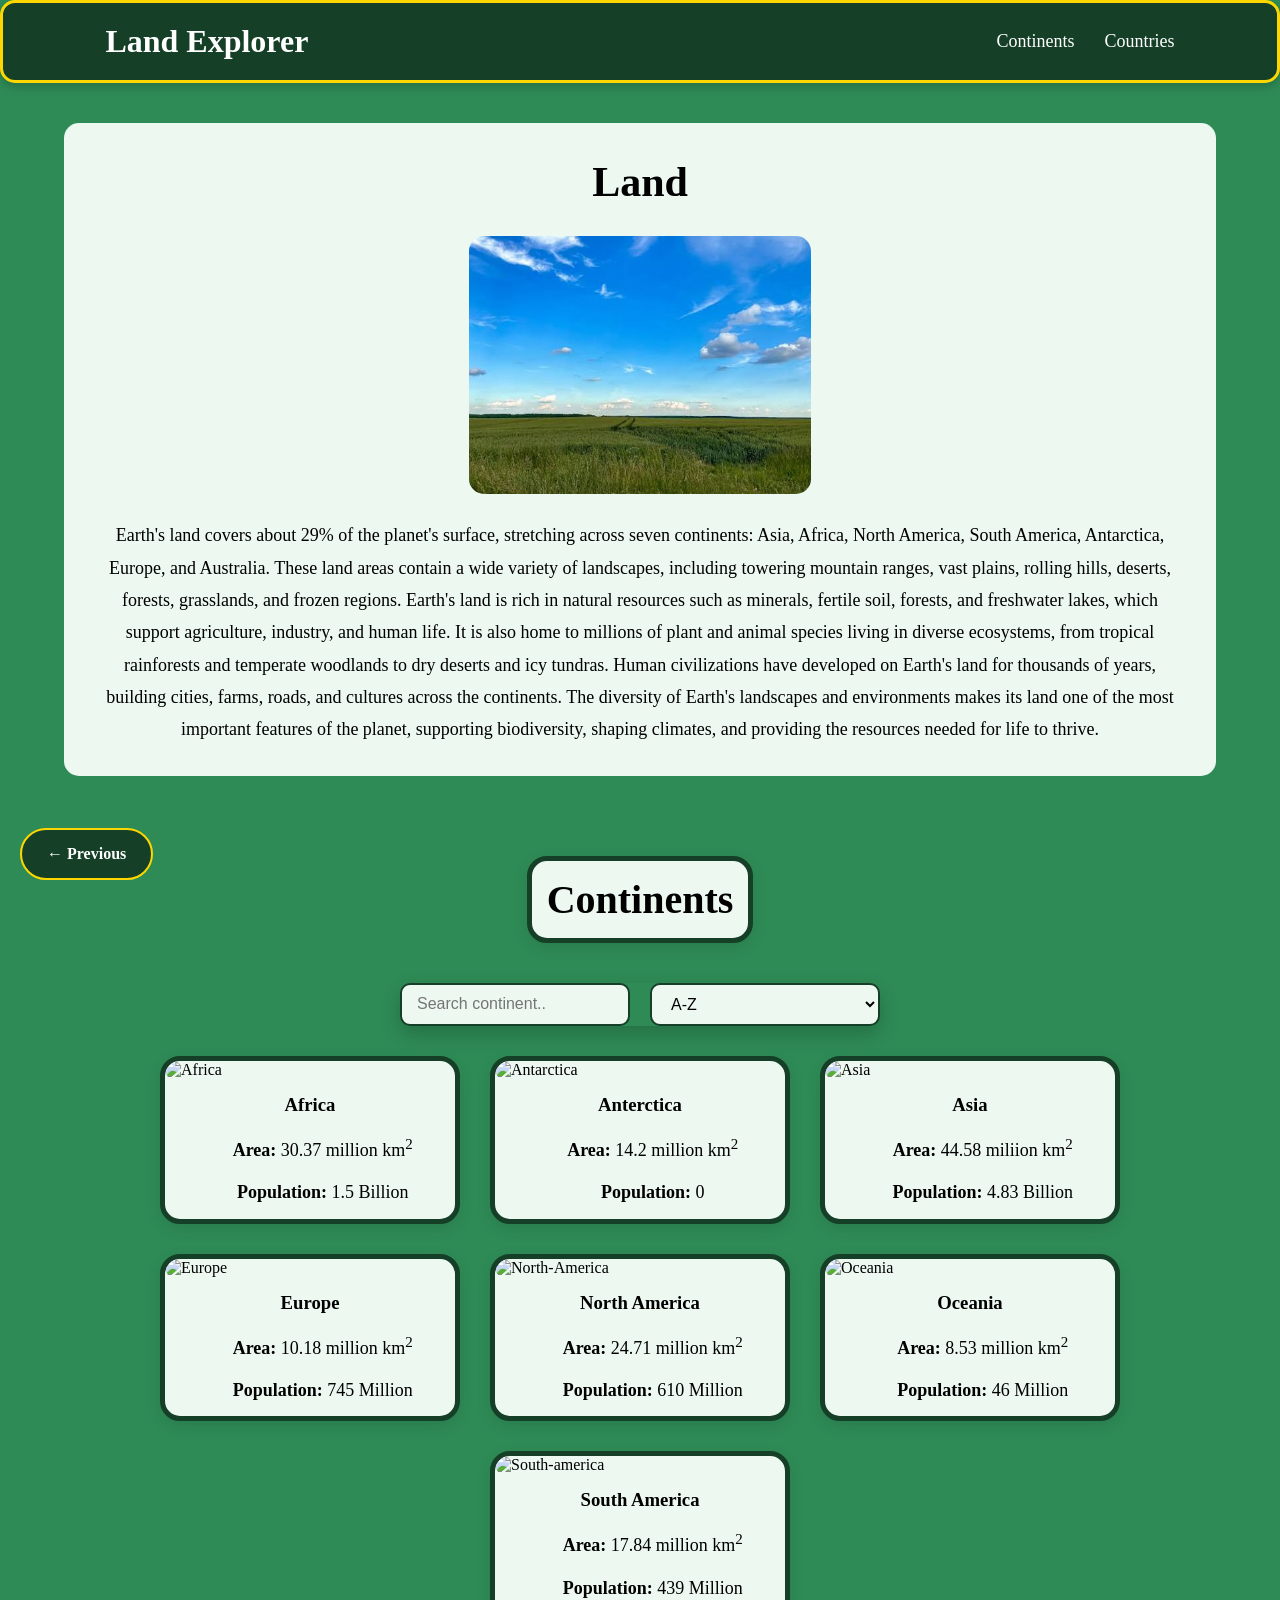
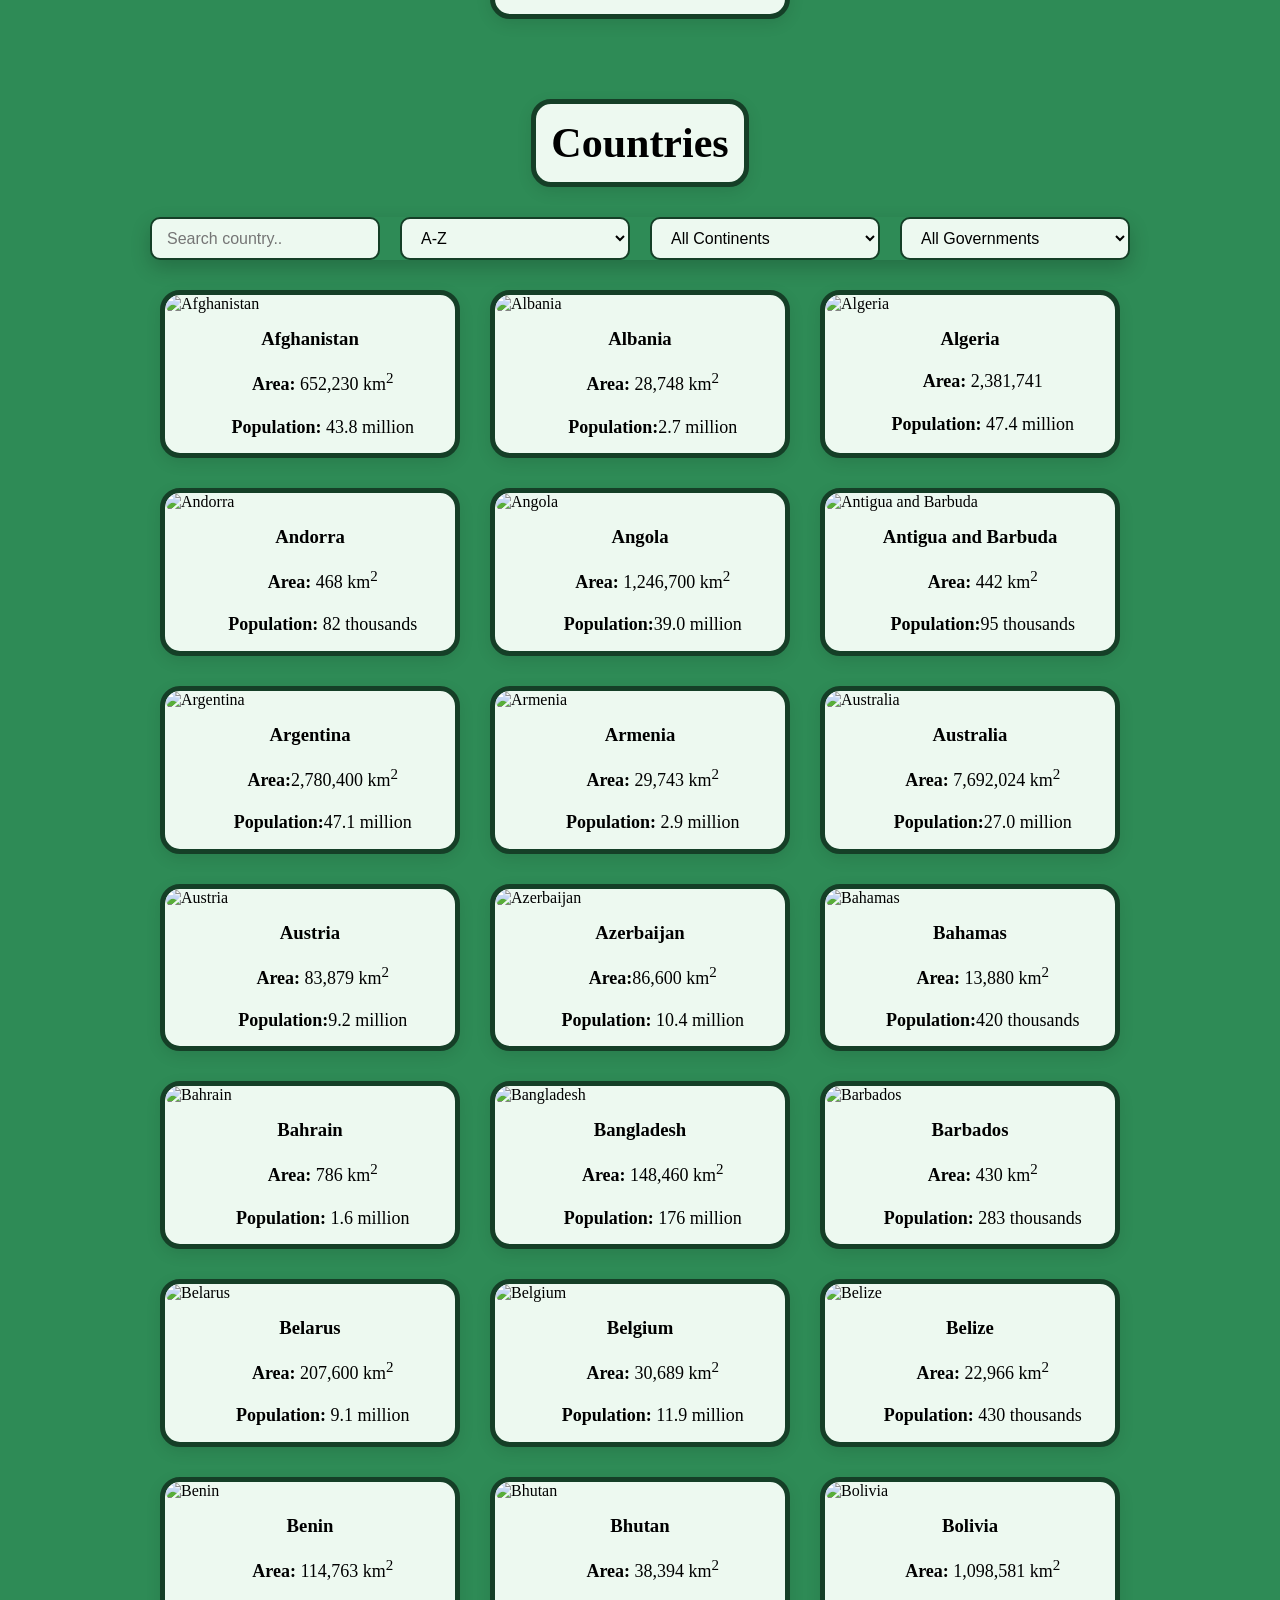
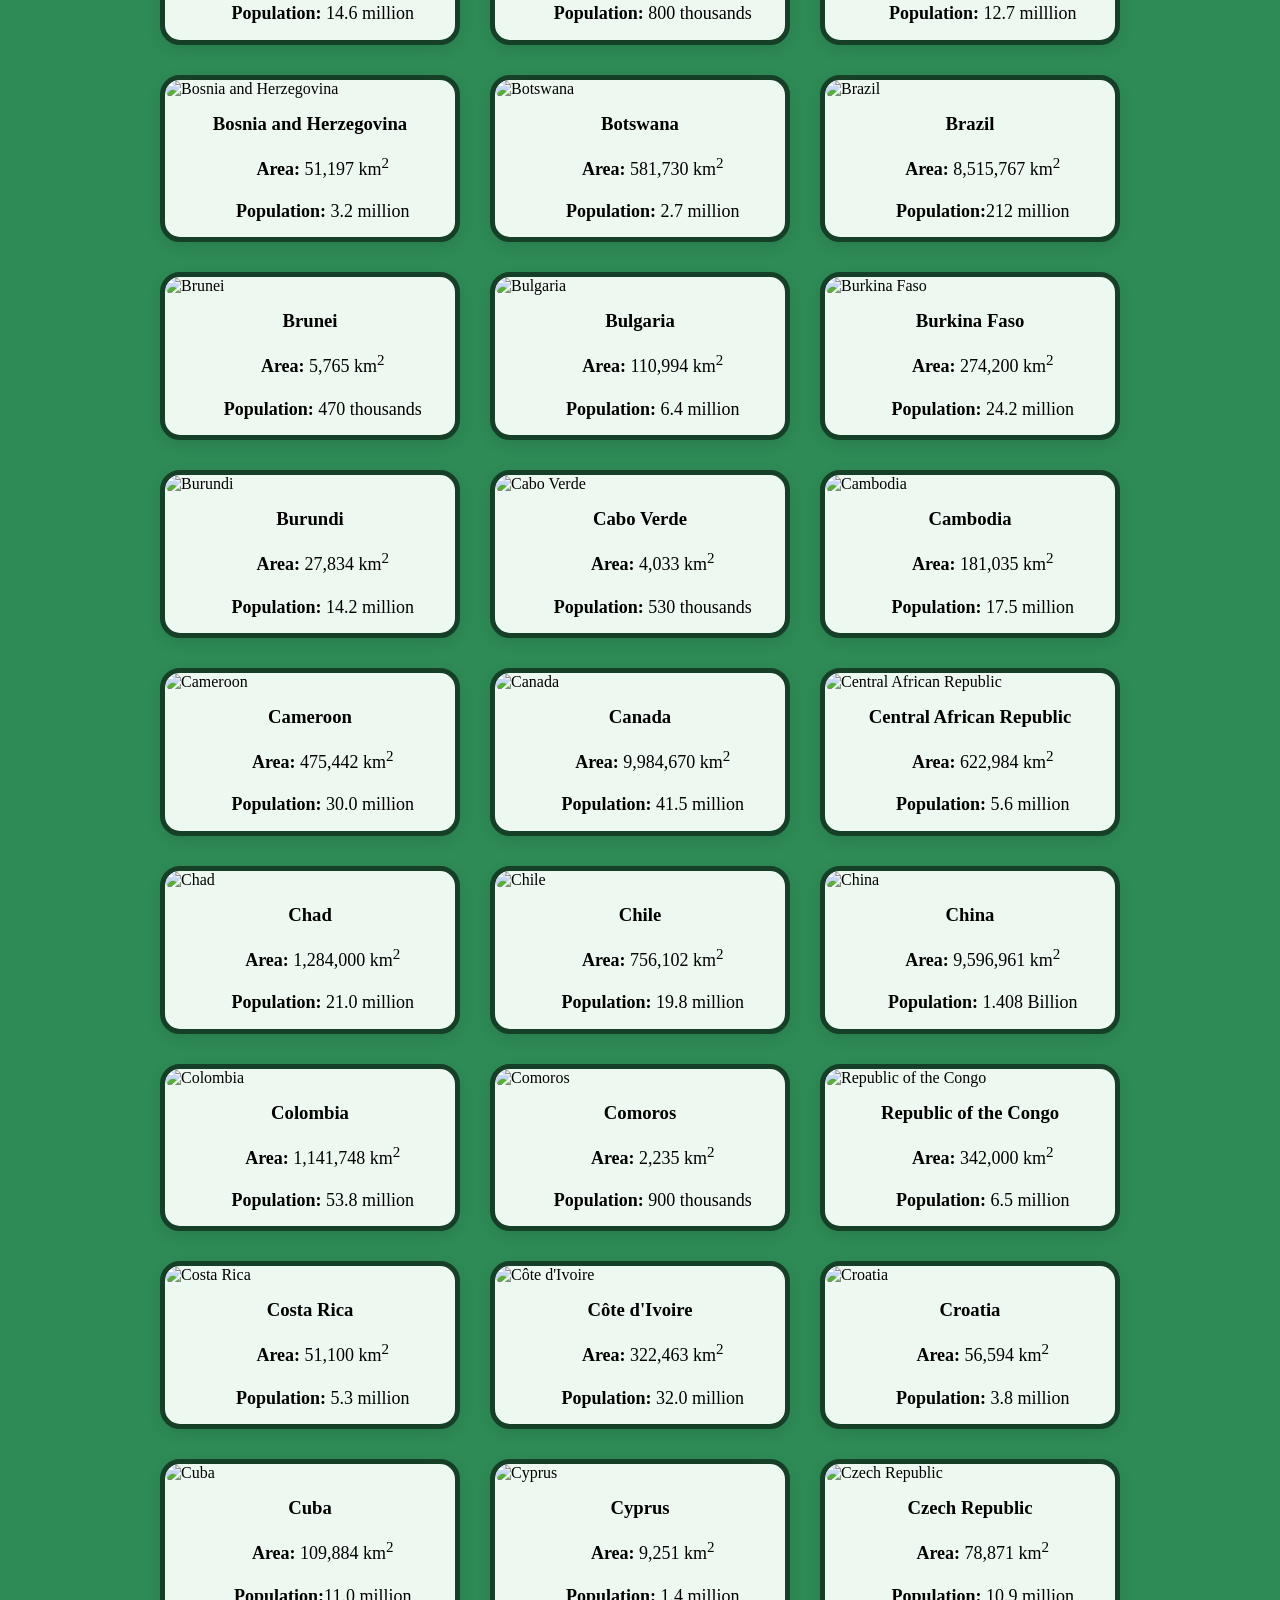
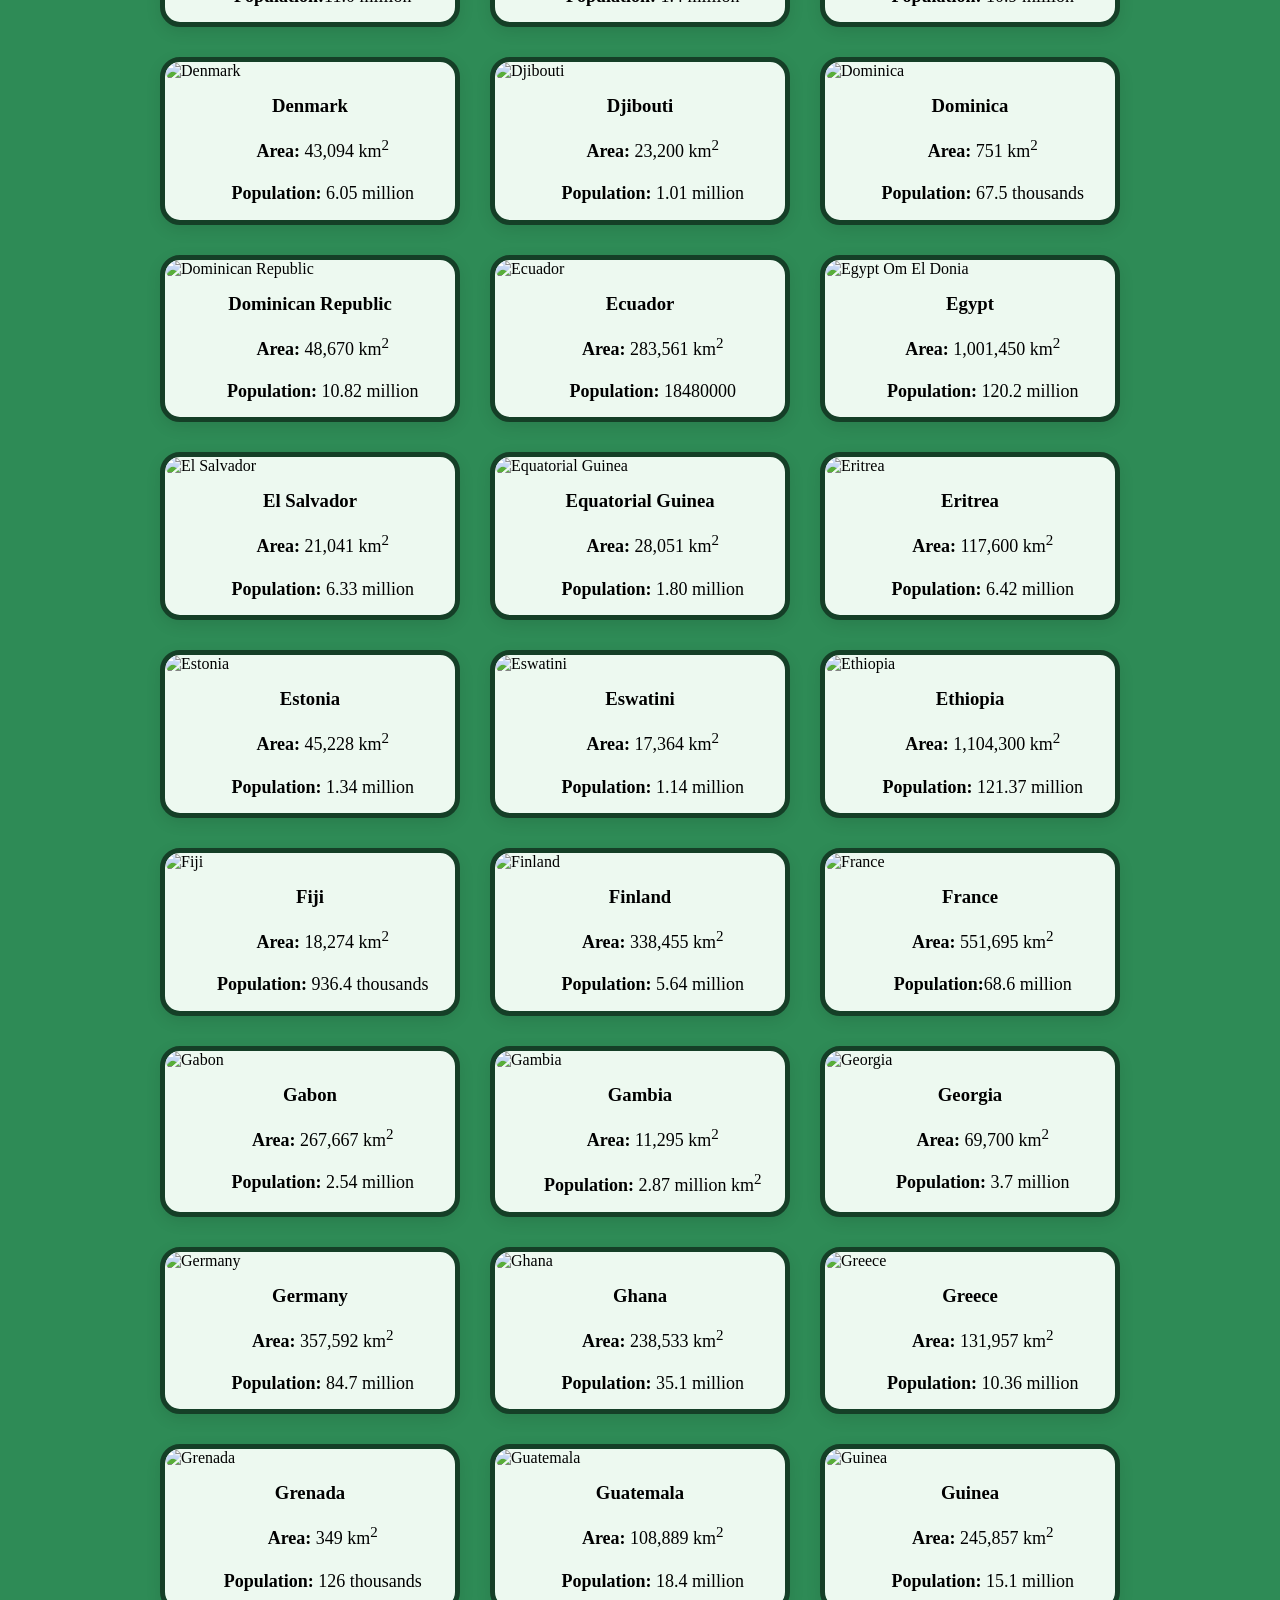
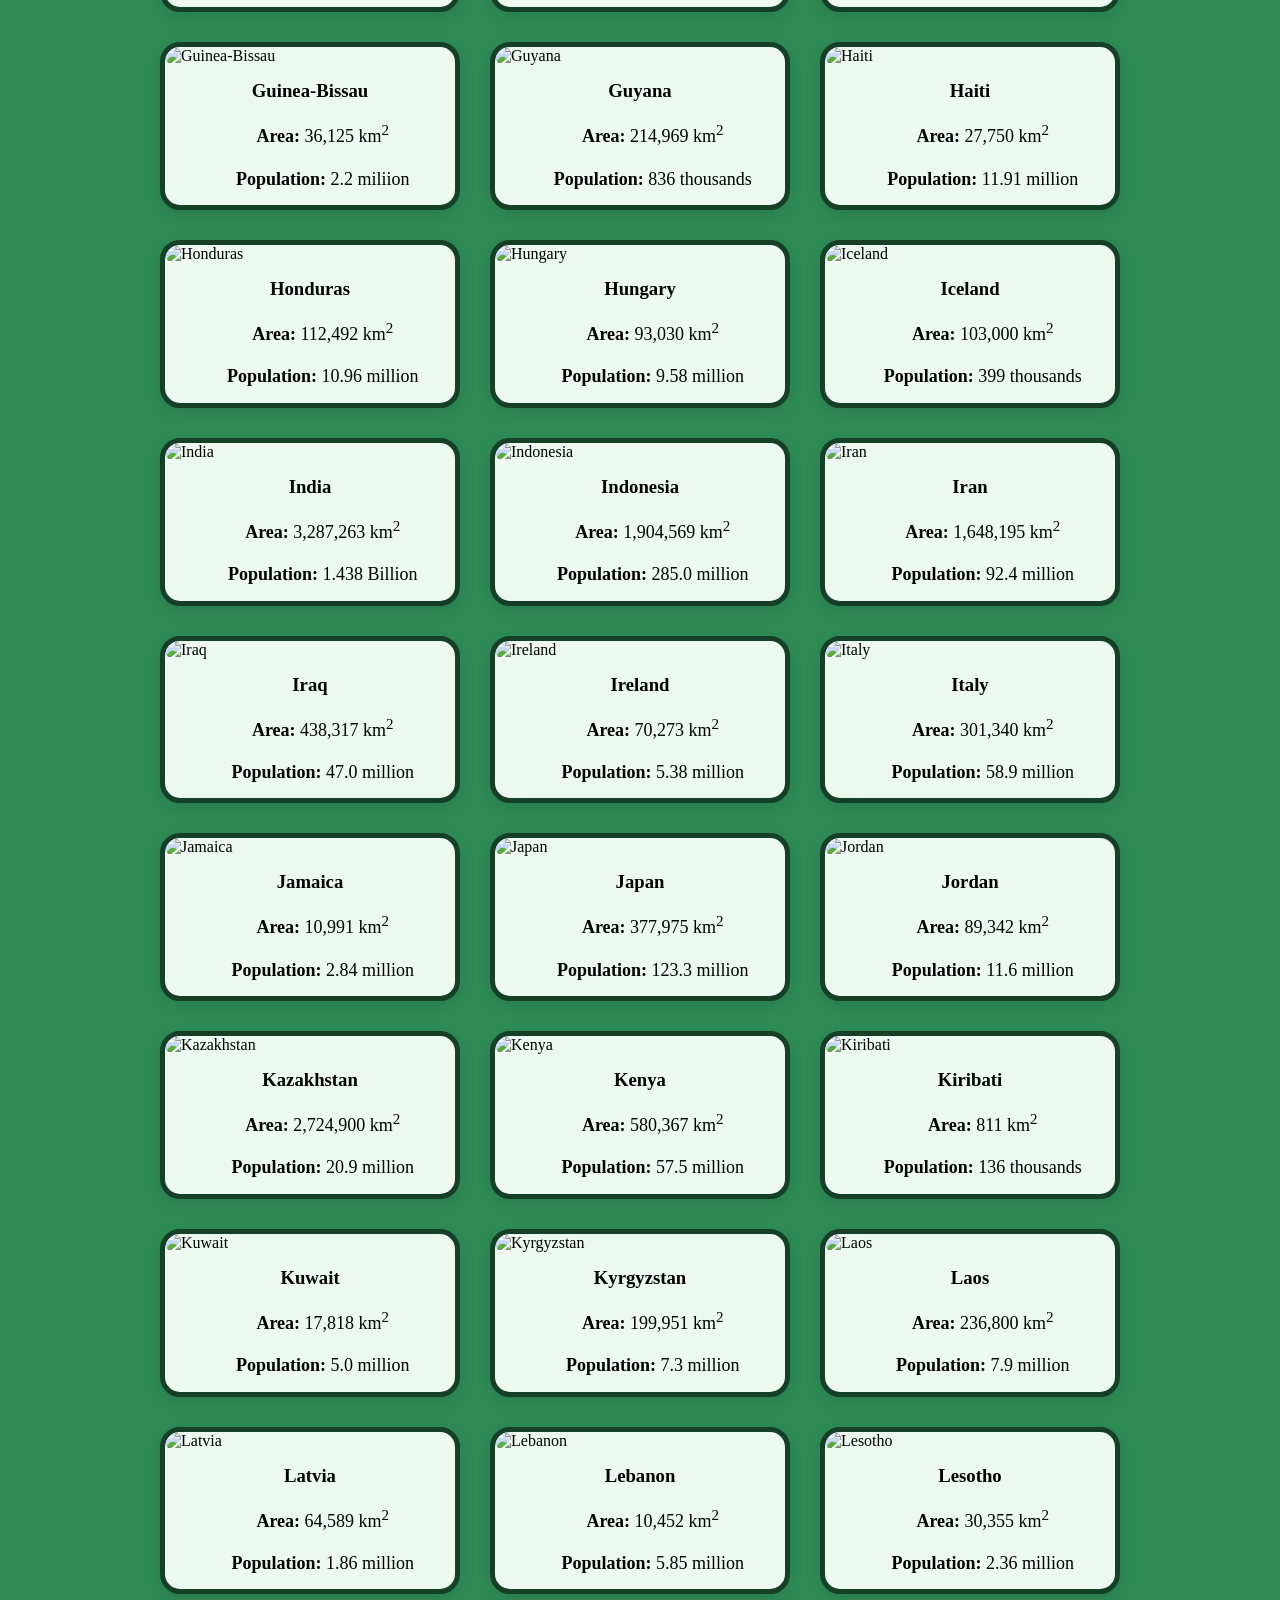
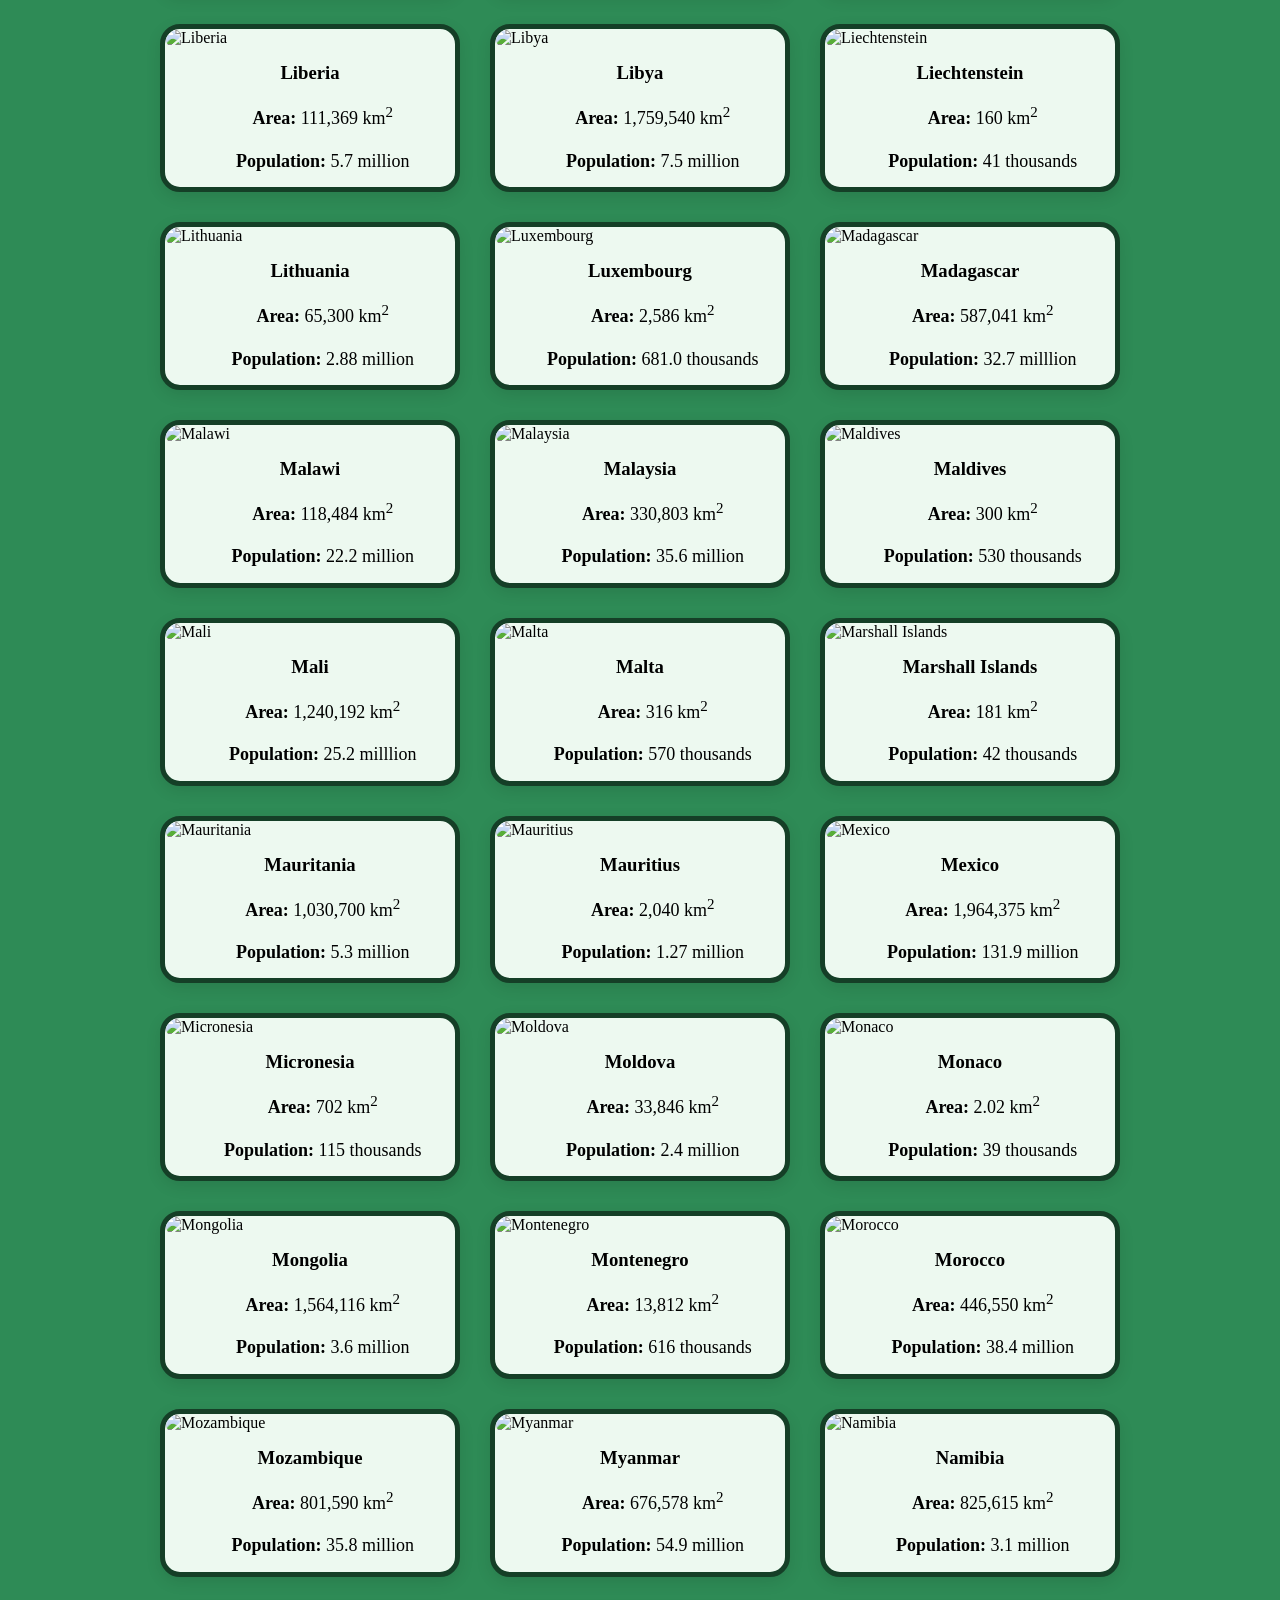
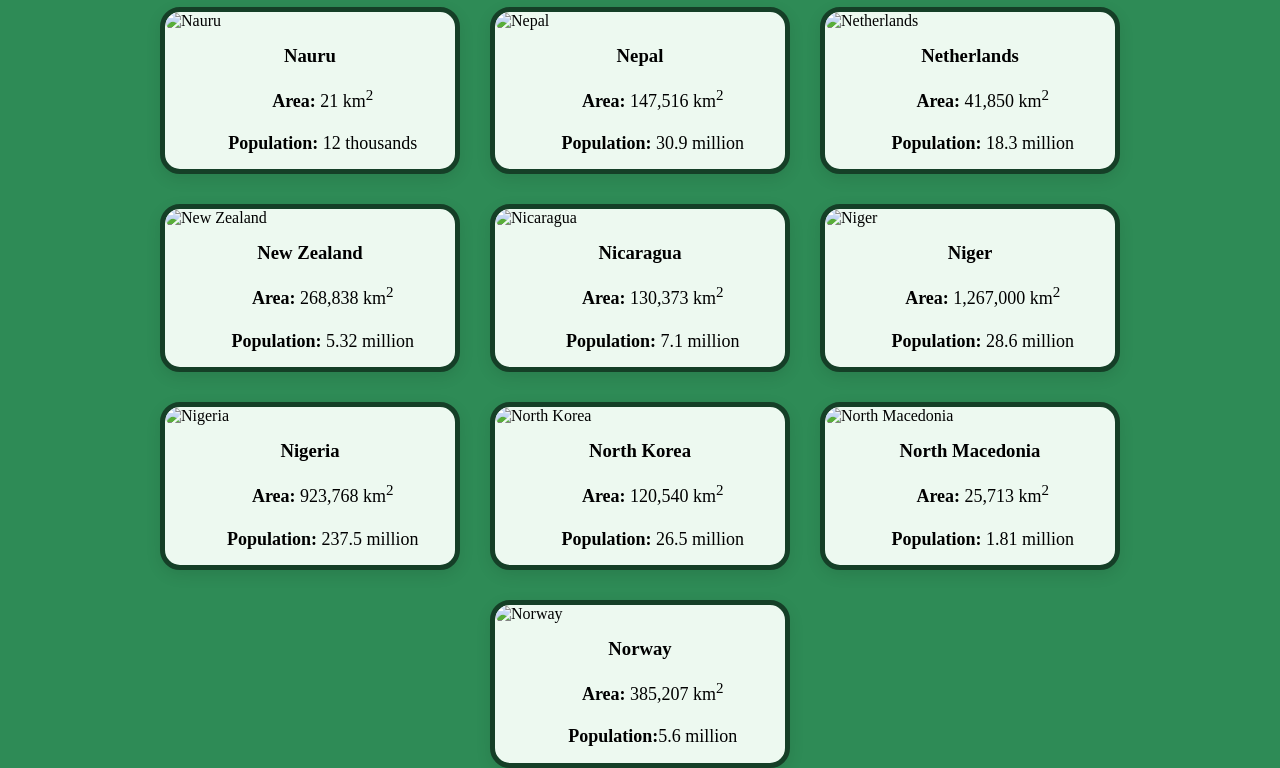
==== commit e91952db: "Update land.html" ====
--- a/land.html
+++ b/land.html
@@ -1446,6 +1446,385 @@
                     <p><b>Area:</b> 2,586 km<sup>2</sup></p>
                     <p><b>Population:</b> 681.0 thousands</p>
                 </a>
+                <!------MMMMMMM-------->
+                <!--Madagascar-->
+                <a href="countries/Madagascar.html"
+                class="card"
+                data-name="Madagascar"
+                data-continent="Africa"
+                data-area="587041"
+                data-population="32700000"
+                data-government="Republic">
+                    <img src="flags/Madagascar.png" alt="Madagascar">
+                    <h3>Madagascar</h3>
+                    <p><b>Area:</b> 587,041 km<sup>2</sup></p>
+                    <p><b>Population:</b> 32.7 milllion</p>
+                </a>
+                <!--Malawi-->
+                <a href="countries/Malawi.html"
+                class="card"
+                data-continent="Africa"
+                data-name="Malawi"
+                data-area="118484"
+                data-population="22200000"
+                data-government="Republic">
+                    <img src="flags/Malawi.png" alt="Malawi">
+                    <h3>Malawi</h3>
+                    <p><b>Area:</b> 118,484 km<sup>2</sup></p>
+                    <p><b>Population:</b> 22.2 million</p>
+                </a>
+                <!--Malaysia-->
+                <a href="countries/Malaysia.html"
+                class="card"
+                data-name="Malaysia"
+                data-continent="Asia"
+                data-area="330803"
+                data-population="35600000"
+                data-government="Federal Monarchy">
+                    <img src="flags/Malaysia.png" alt="Malaysia">
+                    <h3>Malaysia</h3>
+                    <p><b>Area:</b> 330,803 km<sup>2</sup></p>
+                    <p><b>Population:</b> 35.6 million</p>
+                </a>
+                <!--Maldives-->
+                <a href="countries/Maldives.html"
+                class="card"
+                data-name="Maldives"
+                data-continent="Asia"
+                data-area="300"
+                data-population="530000"
+                data-government="Republic">
+                    <img src="flags/Maldives.png" alt="Maldives">
+                    <h3>Maldives</h3>
+                    <p><b>Area:</b> 300 km<sup>2</sup></p>
+                    <p><b>Population:</b> 530 thousands</p>
+                </a>
+                <!---Mali-->
+                <a href="countries/Mali.html"
+                class="card"
+                data-name="Mali"
+                data-continent="Africa"
+                data-area="1240192"
+                data-population="25200000"
+                data-government="Military Government">
+                    <img src="flags/Mali.png" alt="Mali">
+                    <h3>Mali</h3>
+                    <p><b>Area:</b> 1,240,192 km<sup>2</sup></p>
+                    <p><b>Population:</b> 25.2 milllion</p>
+                </a>
+                <!--Malta-->
+                <a href="countries/Malta.html"
+                class="card"
+                data-name="Malta"
+                data-continent="Europe"
+                data-area="316"
+                data-population="570000"
+                data-government="Republic">
+                    <img src="flags/Malta.png" alt="Malta">
+                    <h3>Malta</h3>
+                    <p><b>Area:</b> 316 km<sup>2</sup></p>
+                    <p><b>Population:</b> 570 thousands</p>
+                </a>
+                <!--Marshall Islands-->
+                <a href="countries/Marshall Islands.html"
+                class="card"
+                data-name="Marshall Islands"
+                data-area="181"
+                data-population="42000"
+                data-government="Republic"
+                data-continent="Oceania">
+                    <img src="flags/Marshall Islands.png" alt="Marshall Islands">
+                    <h3>Marshall Islands</h3>
+                    <p><b>Area:</b> 181 km<sup>2</sup></p>
+                    <p><b>Population:</b> 42 thousands</p>
+                </a>
+                <!---Mauritania-->
+                <a href="countries/Mauritania.html"
+                class="card"
+                data-name="Mauritania"
+                data-continent="Africa"
+                data-area="1030700"
+                data-population="5300000"
+                data-government="Republic">
+                    <img src="flags/Mauritania.png" alt="Mauritania">
+                    <h3>Mauritania</h3>
+                    <p><b>Area:</b> 1,030,700 km<sup>2</sup></p>
+                    <p><b>Population:</b> 5.3 million</p>
+                </a>
+                <!--Mauritius-->
+                <a href="countries/Mauritius.html"
+                class="card"
+                data-name="Mauritius"
+                data-continent="Africa"
+                data-area="2040"
+                data-population="1270000"
+                data-government="Republic">
+                    <img src="flags/Mauritius.png" alt="Mauritius">
+                    <h3>Mauritius</h3>
+                    <p><b>Area:</b> 2,040 km<sup>2</sup></p>
+                    <p><b>Population:</b> 1.27 million</p>
+                </a>
+                <!--Mexico-->
+                <a href="countries/Mexico.html"
+                class="card"
+                data-name="Mexico"
+                data-continent="North America"
+                data-area="1964375"
+                data-population="131900000"
+                data-government="Federal Republic">
+                    <img src="flags/Mexico.png" alt="Mexico">
+                    <h3>Mexico</h3>
+                    <p><b>Area:</b> 1,964,375 km<sup>2</sup></p>
+                    <p><b>Population:</b> 131.9 million</p>
+                </a>
+                <!--Micronesia-->
+                <a href="countries/Micronesia.html"
+                class="card"
+                data-name="Micronesia"
+                data-continent="Oceania"
+                data-area="702"
+                data-population="115000"
+                data-government="Federal Republic">
+                    <img src="flags/Micronesia.jpg" alt="Micronesia">
+                    <h3>Micronesia</h3>
+                    <p><b>Area:</b> 702 km<sup>2</sup></p>
+                    <p><b>Population:</b> 115 thousands</p>
+                </a>
+                <!--Moldova-->
+                <a href="countries/Moldova.html"
+                class="card"
+                data-name="Moldova"
+                data-continent="Europe"
+                data-area="33846"
+                data-population="2400000"
+                data-government="Republic">
+                    <img src="flags/Moldova.png" alt="Moldova">
+                    <h3>Moldova</h3>
+                    <p><b>Area:</b> 33,846 km<sup>2</sup></p>
+                    <p><b>Population:</b> 2.4 million</p>
+                </a>
+                <!--Monaco-->
+                <a href="countries/Monaco.html"
+                class="card"
+                data-name="Monaco"
+                data-continent="Europe"
+                data-area="2"
+                data-population="39000"
+                data-government="Constitutional Monarchy">
+                    <img src="flags/Monaco.png" alt="Monaco">
+                    <h3>Monaco</h3>
+                    <p><b>Area:</b> 2.02 km<sup>2</sup></p>
+                    <p><b>Population:</b> 39 thousands</p>
+                </a>
+                <!--Mongolia-->
+                <a href="countries/Mongolia.html"
+                class="card"
+                data-name="Mongolia"
+                data-continent="Asia"
+                data-area="1564116"
+                data-population="3600000"
+                data-government="Republic">
+                    <img src="flags/Mongolia.png" alt="Mongolia">
+                    <h3>Mongolia</h3>
+                    <p><b>Area:</b> 1,564,116 km<sup>2</sup></p>
+                    <p><b>Population:</b> 3.6 million</p>
+                </a>
+                <!---Montenegro-->
+                <a href="countries/Montenegro.html"
+                class="card"
+                data-name="Montenegro"
+                data-continent="Europe"
+                data-area="13812"
+                data-population="616000"
+                data-government="Republic">
+                    <img src="flags/Montenegro.png" alt="Montenegro">
+                    <h3>Montenegro</h3>
+                    <p><b>Area:</b> 13,812 km<sup>2</sup></p>
+                    <p><b>Population:</b> 616 thousands</p>
+                </a>
+                <!--Morocco-->
+                <a href="countries/Morocco.html"
+                data-name="Morocco"
+                data-continent="Africa"
+                data-area="446550"
+                data-population="38400000"
+                data-government="Constitutional Monarchy"
+                class="card">
+                    <img src="flags/Morocco.png" alt="Morocco">
+                    <h3>Morocco</h3>
+                    <p><b>Area:</b> 446,550 km<sup>2</sup></p>
+                    <p><b>Population:</b> 38.4 million</p>
+                </a>
+                <!---Mozambique-->
+                <a href="countries/Mozambique.html"
+                class="card"
+                data-name="Mozambique"
+                data-continent="Africa"
+                data-area="801590"
+                data-population="35800000"
+                data-government="Republic">
+                    <img src="flags/Mozambique.png" alt="Mozambique">
+                    <h3>Mozambique</h3>
+                    <p><b>Area:</b> 801,590 km<sup>2</sup></p>
+                    <p><b>Population:</b> 35.8 million</p>
+                </a>
+                <!----Myanmar-->
+                <a href="countries/Myanmar.html"
+                class="card"
+                data-name="Myanmar"
+                data-continent="Asia"
+                data-area="676578"
+                data-population="54900000"
+                data-government="Military Government">
+                    <img src="flags/Myanmar.png" alt="Myanmar">
+                    <h3>Myanmar</h3>
+                    <p><b>Area:</b> 676,578 km<sup>2</sup></p>
+                    <p><b>Population:</b> 54.9 million</p>
+                </a>
+                <!--NN-->
+                <!--Namibia-->
+                <a href="countries/Namibia.html"
+                class="card"
+                data-name="Namibia"
+                data-continent="Africa"
+                data-area="825615"
+                data-population="3100000"
+                data-government="Republic">
+                    <img src="flags/Namibia.png" alt="Namibia">
+                    <h3>Namibia</h3>
+                    <p><b>Area:</b> 825,615 km<sup>2</sup></p>
+                    <p><b>Population:</b> 3.1 million</p>
+                </a>
+                <!--Nauru-->
+                <a href="countries/Nauru.html"
+                class="card"
+                data-name="Nauru"
+                data-continent="Oceania"
+                data-area="21"
+                data-population="12000"
+                data-government="Republic">
+                    <img src="flags/Nauru.png" alt="Nauru">
+                    <h3>Nauru</h3>
+                    <p><b>Area:</b> 21 km<sup>2</sup></p>
+                    <p><b>Population:</b> 12 thousands</p>
+                </a>
+                <!--Nepal-->
+                <a href="countries/Nepal.html"
+                class="card"
+                data-continent="Asia"
+                data-name="Nepal"
+                data-area="147516"
+                data-population="30900000"
+                data-government="Republic">
+                    <img src="flags/Nepal.png" alt="Nepal">
+                    <h3>Nepal</h3>
+                    <p><b>Area:</b> 147,516 km<sup>2</sup></p>
+                    <p><b>Population:</b> 30.9 million</p>
+                </a>
+                <!--Netherlands-->
+                <a href="countries/Netherlands.html"
+                class="card"
+                data-name="Netherlands"
+                data-continent="Europe"
+                data-area="41850"
+                data-population="18300000"
+                data-government="Constitutional Monarchy">
+                    <img src="flags/Netherlands.png" alt="Netherlands">
+                    <h3>Netherlands</h3>
+                    <p><b>Area:</b> 41,850 km<sup>2</sup></p>
+                    <p><b>Population:</b> 18.3 million</p>
+                </a>
+                <!--New Zealand-->
+                <a href="countries/New Zealand.html"
+                class="card"
+                data-continent="Oceania"
+                data-name="New Zealand"
+                data-area="268838"
+                data-population="5320000"
+                data-government="Constitutional Monarchy">
+                    <img src="flags/New Zealand.png" alt="New Zealand">
+                    <h3>New Zealand</h3>
+                    <p><b>Area:</b> 268,838 km<sup>2</sup></p>
+                    <p><b>Population:</b> 5.32 million</p>
+                </a>
+                <!--Nicaragua-->
+                <a href="countries/Nicaragua.html"
+                class="card"
+                data-name="Nicaragua"
+                data-continent="North America"
+                data-area="130373"
+                data-population="7100000"
+                data-government="Republic">
+                    <img src="flags/Nicaragua.png" alt="Nicaragua">
+                    <h3>Nicaragua</h3>
+                    <p><b>Area:</b> 130,373 km<sup>2</sup></p>
+                    <p><b>Population:</b> 7.1 million</p>
+                </a>
+                <!--Niger-->
+                <a href="countries/Niger.html"
+                class="card"
+                data-name="Niger"
+                data-continent="Africa"
+                data-area="1267000"
+                data-population="28600000"
+                data-government="Military Government">
+                    <img src="flags/Niger.png" alt="Niger">
+                    <h3>Niger</h3>
+                    <p><b>Area:</b> 1,267,000 km<sup>2</sup></p>
+                    <p><b>Population:</b> 28.6 million</p>
+                </a>
+                <!-- Nigeria -->
+                <a href="countries/Nigeria.html"
+                class="card"
+                data-name="Nigeria"
+                data-continent="Africa"
+                data-area="923768"
+                data-population="237500000"
+                data-government="Federal Republic">
+                    <img src="flags/Nigeria.png" alt="Nigeria">
+                    <h3>Nigeria</h3>
+                    <p><b>Area:</b> 923,768 km<sup>2</sup></p>
+                    <p><b>Population:</b> 237.5 million</p>
+                </a>
+                <!-- North Korea -->
+                <a href="countries/North Korea.html"
+                class="card"
+                data-name="North Korea"
+                data-continent="Asia"
+                data-area="120540"
+                data-population="26500000"
+                data-government="One-Party State">
+                    <img src="flags/North Korea.png" alt="North Korea">
+                    <h3>North Korea</h3>
+                    <p><b>Area:</b> 120,540 km<sup>2</sup></p>
+                    <p><b>Population:</b> 26.5 million</p>
+                </a>
+                <!-- North Macedonia -->
+                <a href="countries/North Macedonia.html"
+                class="card"
+                data-name="North Macedonia"
+                data-continent="Europe"
+                data-area="25713"
+                data-population="1810000"
+                data-government="Republic">
+                    <img src="flags/North Macedonia.png" alt="North Macedonia">
+                    <h3>North Macedonia</h3>
+                    <p><b>Area:</b> 25,713 km<sup>2</sup></p>
+                    <p><b>Population:</b> 1.81 million</p>
+                </a>
+                <!--Norway-->
+                <a href="countries/Norway.html"
+                class="card"
+                data-continent="Europe"
+                data-name="Norway"
+                data-area="385207"
+                data-population="5600000"
+                data-government="Constitutional Monarchy">
+                    <img src="flags/Norway.png" alt="Norway">
+                    <h3>Norway</h3>
+                    <p><b>Area:</b> 385,207 km<sup>2</sup></p>
+                    <p><b>Population:</b>5.6 million</p>
+                </a>
             </div>
         </section>
     </main>
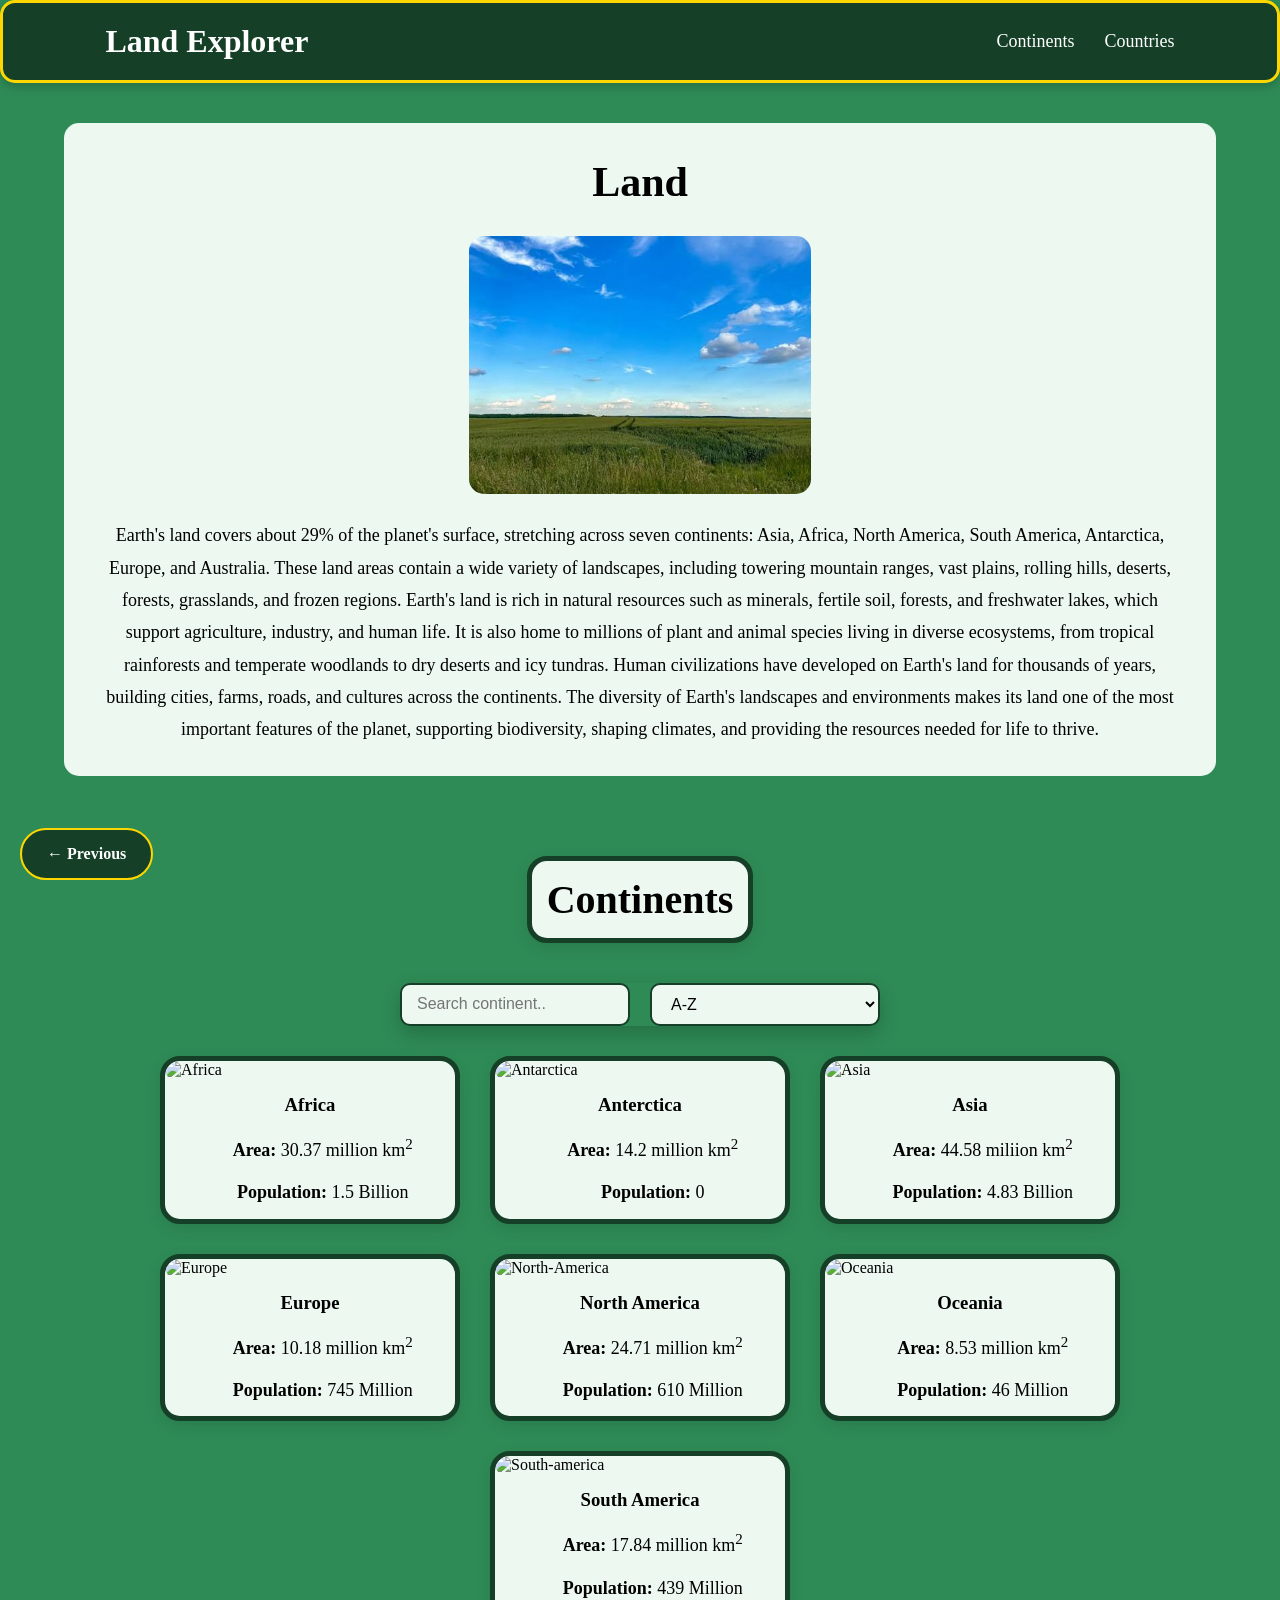
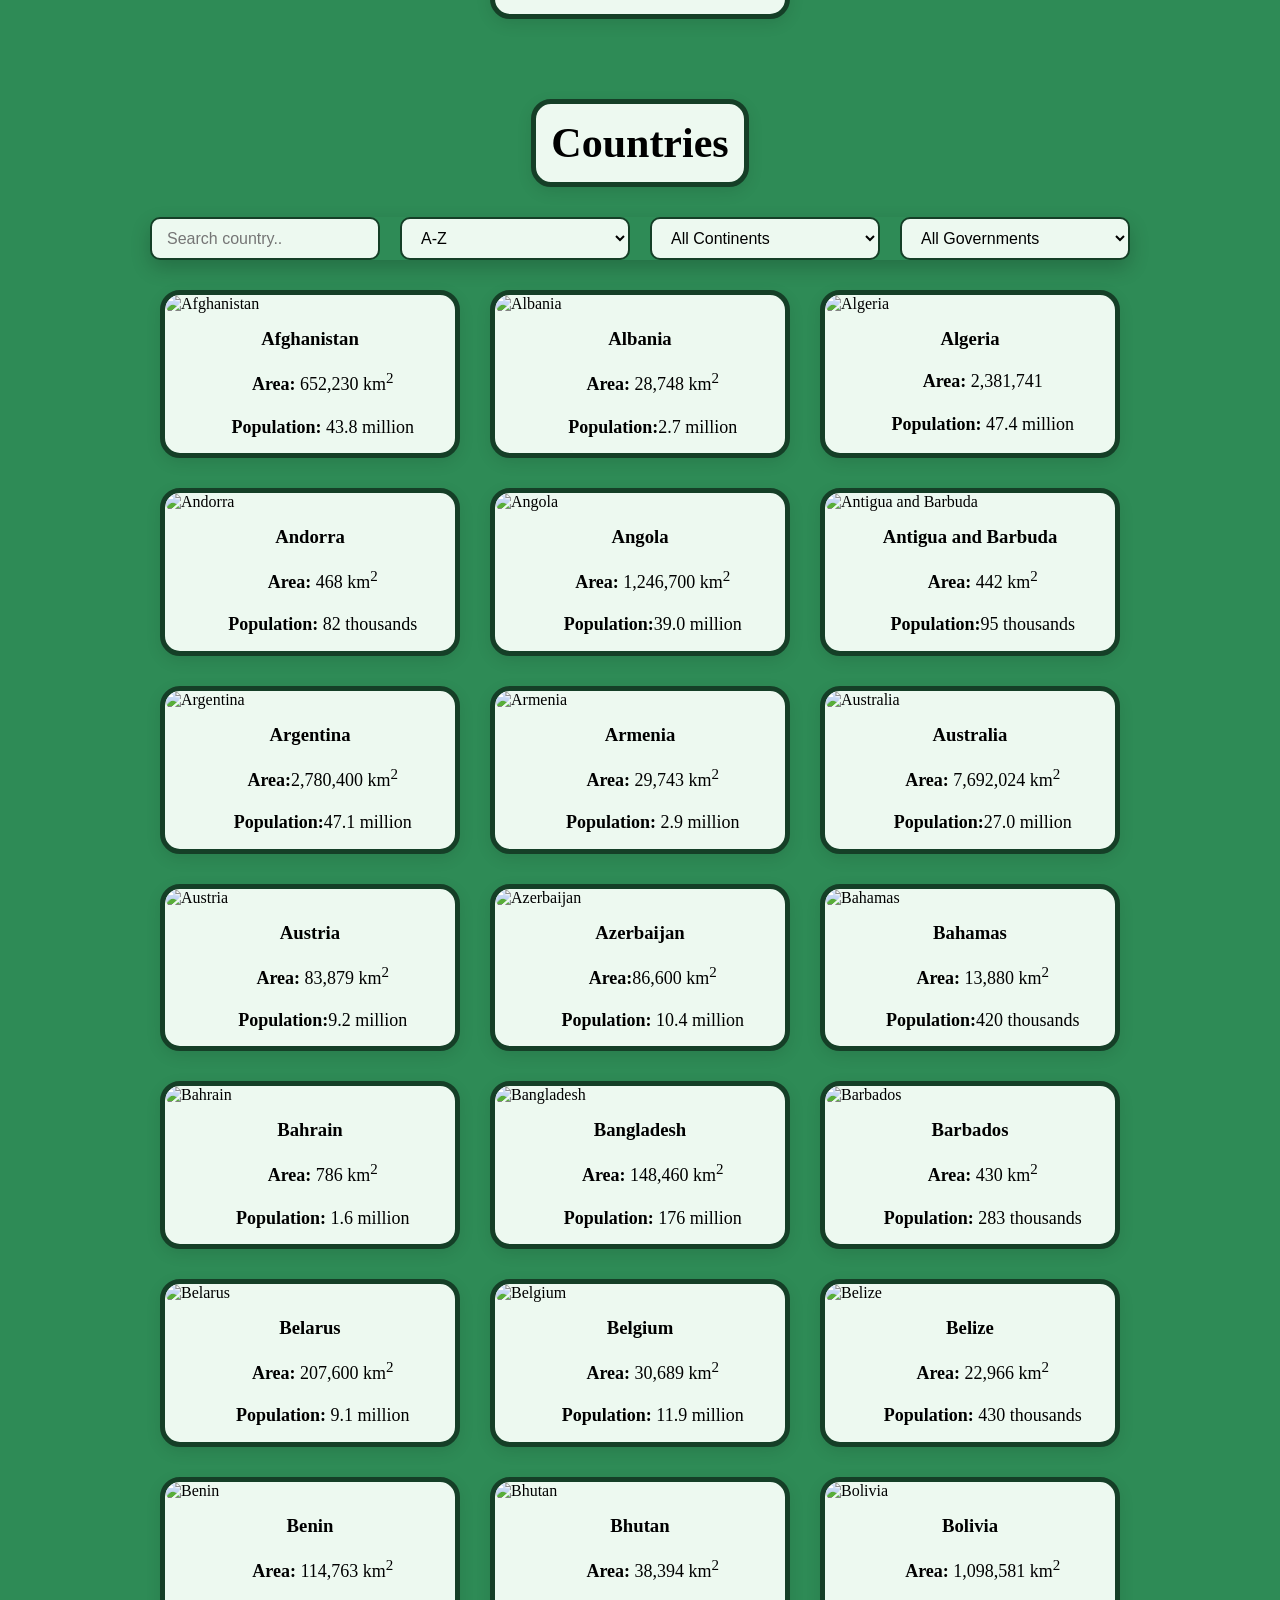
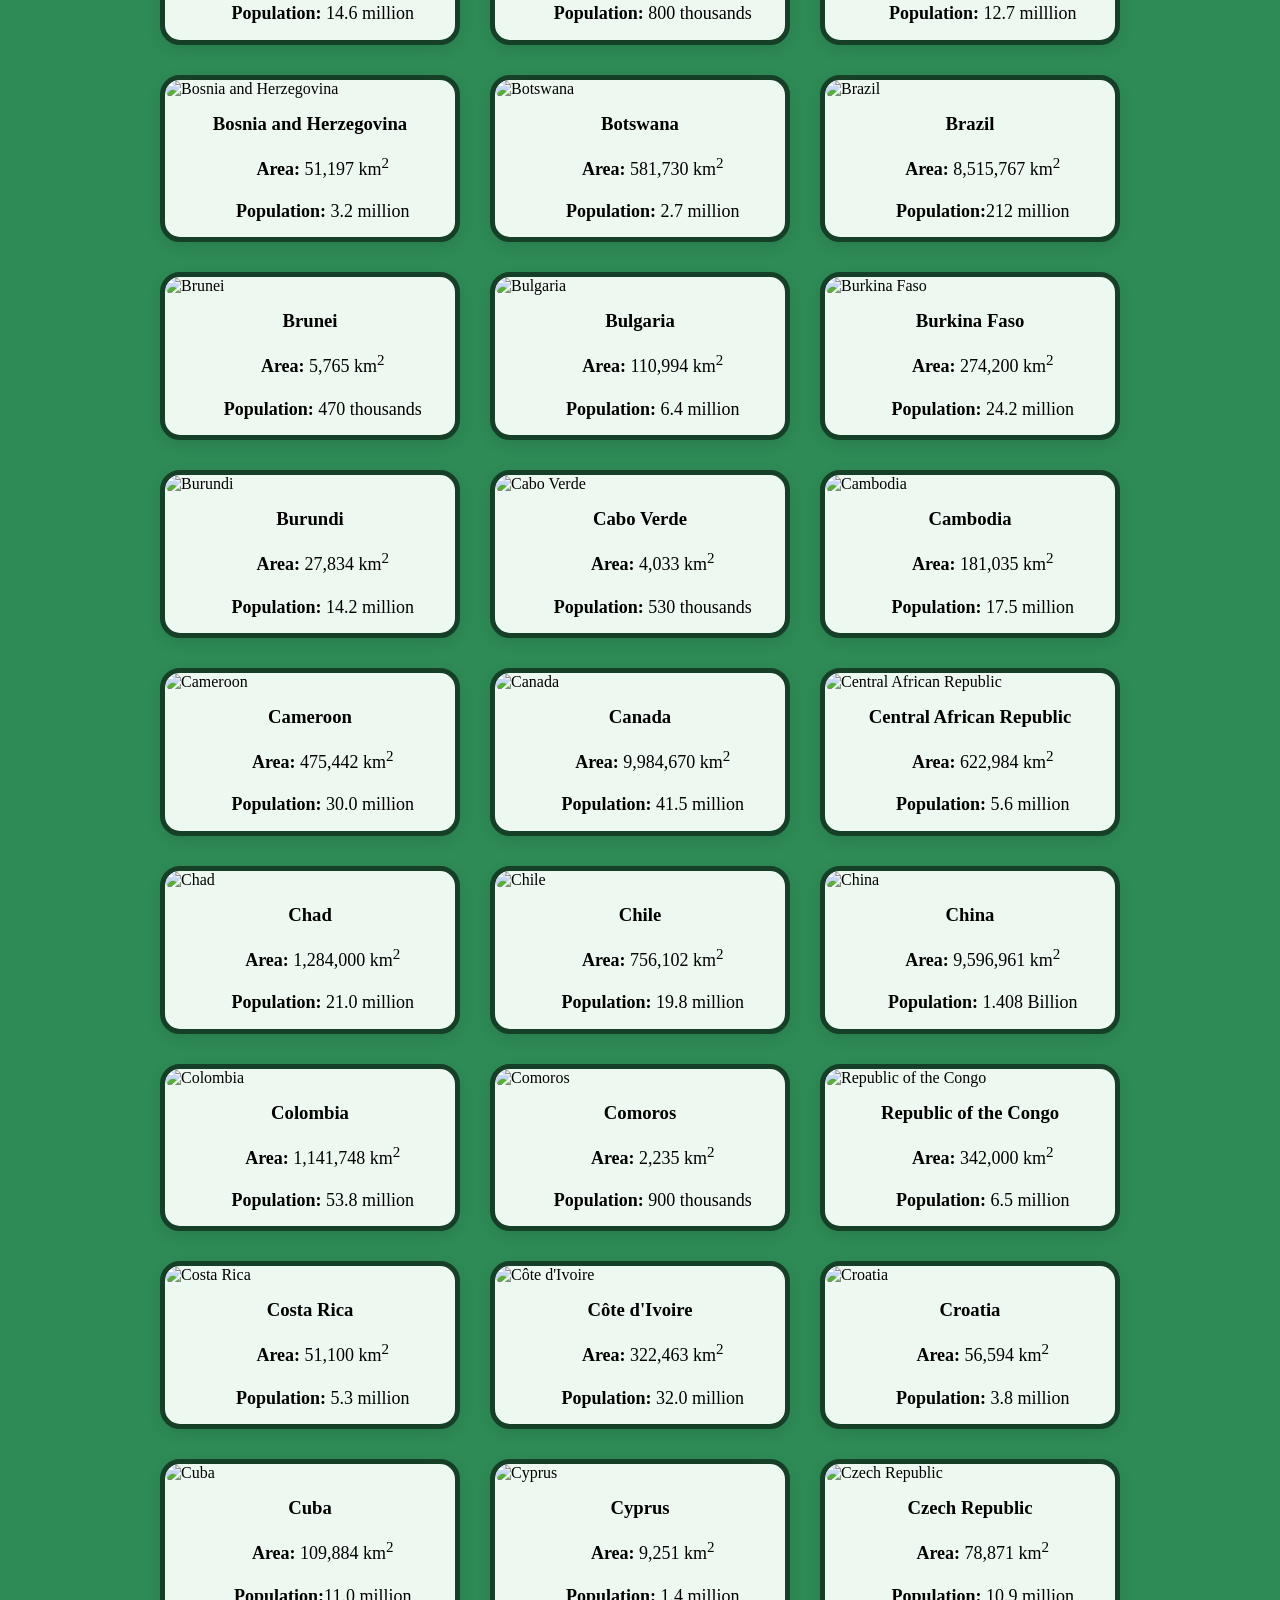
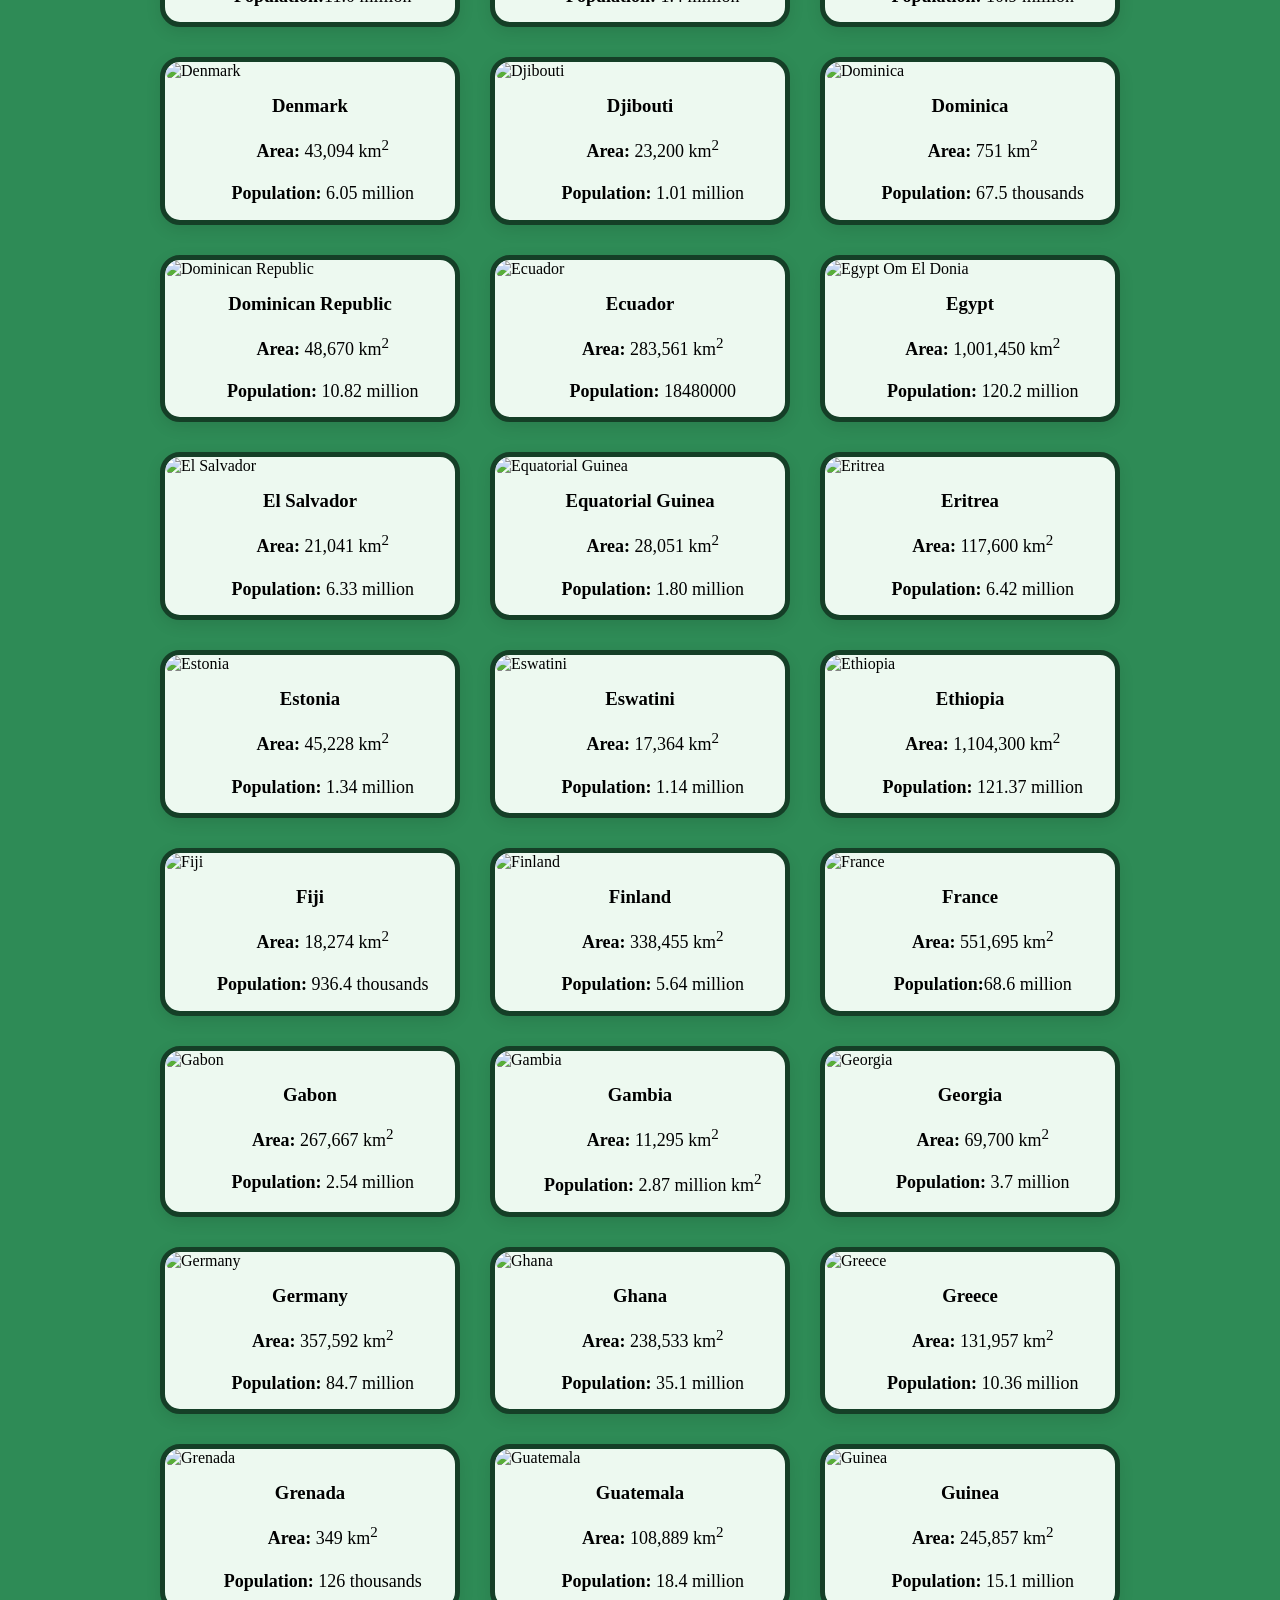
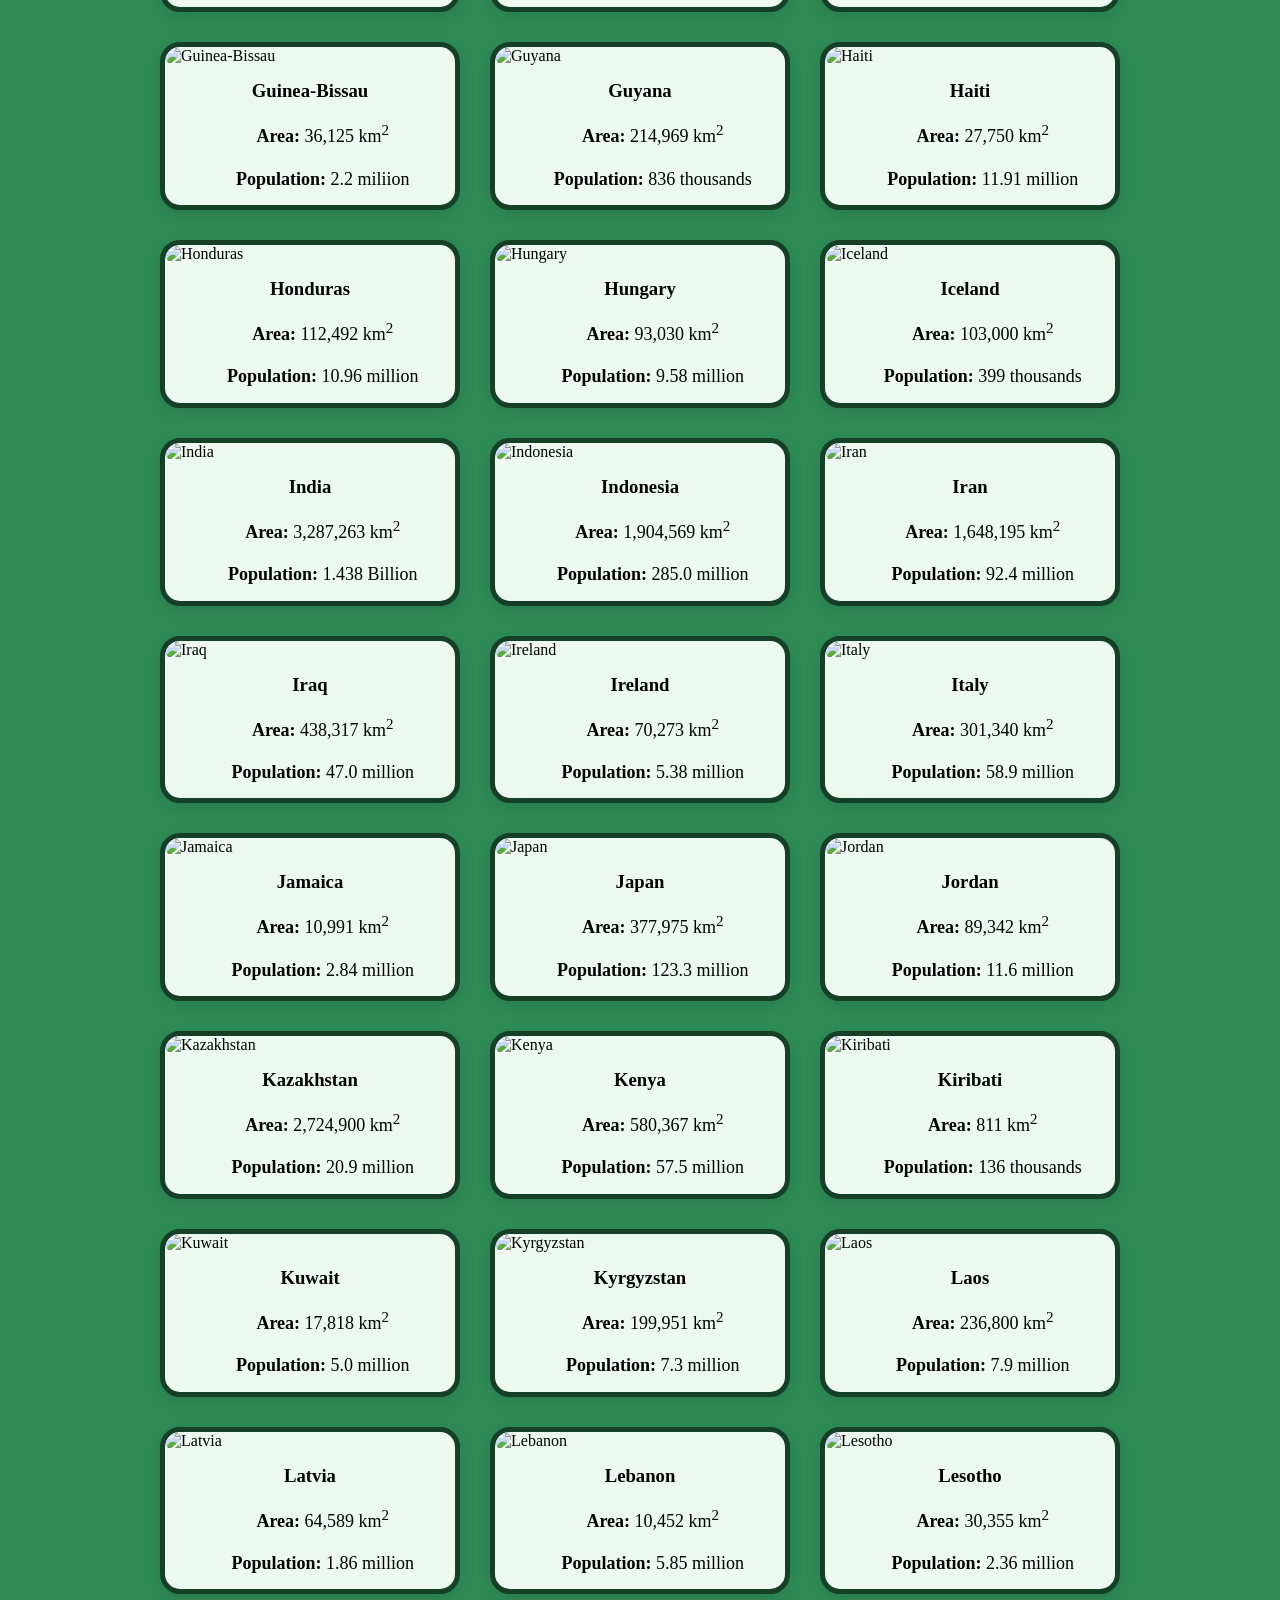
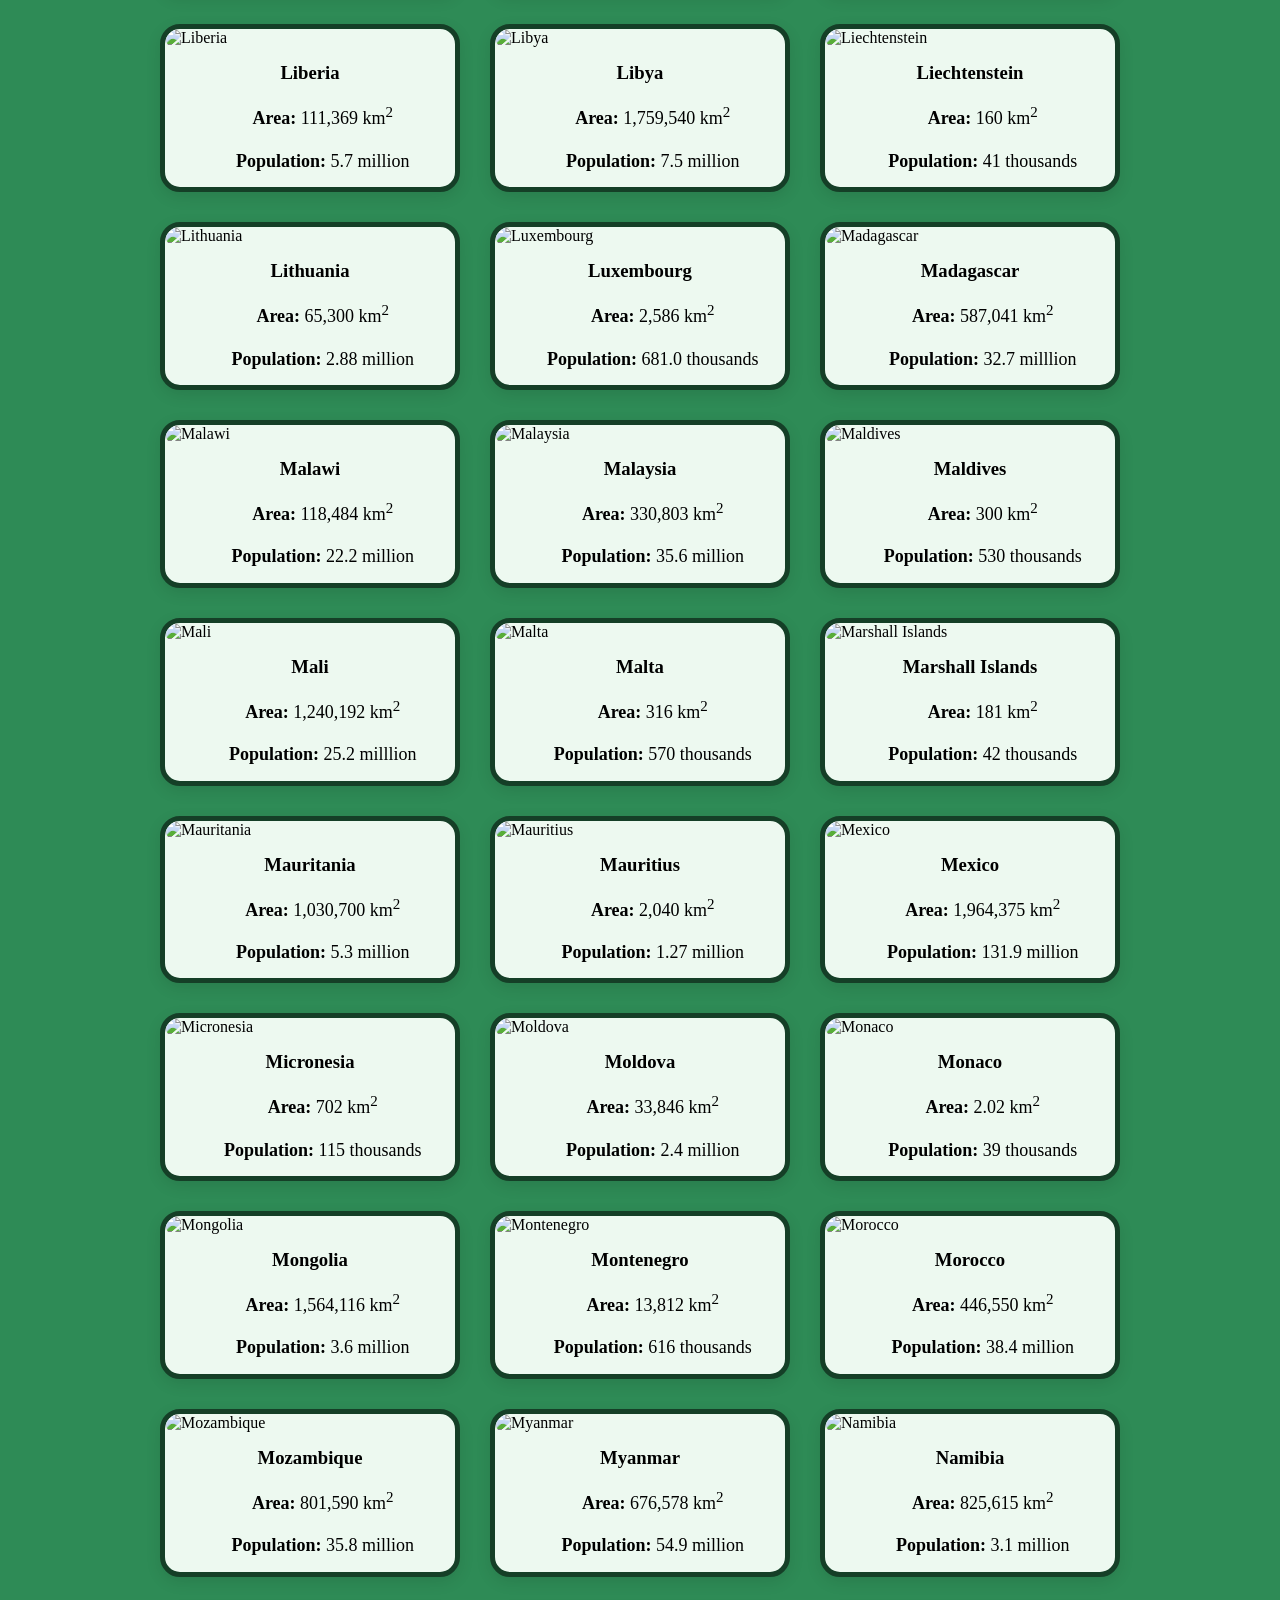
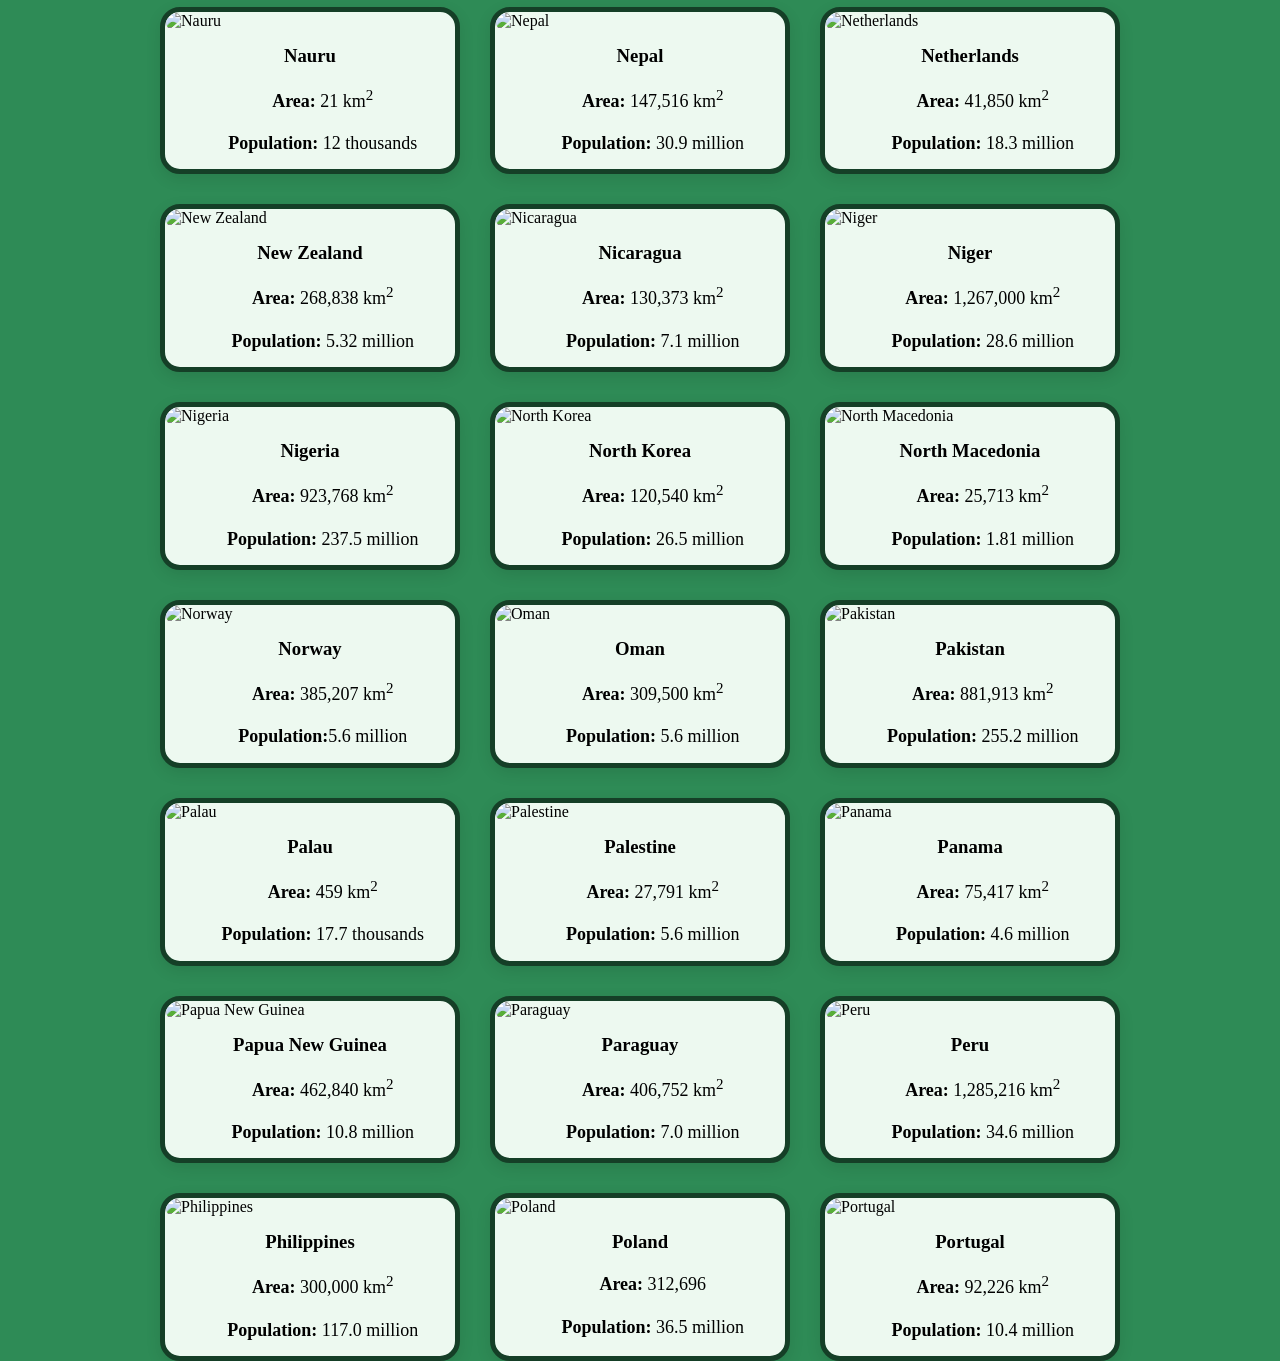
==== commit fcde40a5: "Update land.html" ====
--- a/land.html
+++ b/land.html
@@ -1825,6 +1825,150 @@
                     <p><b>Area:</b> 385,207 km<sup>2</sup></p>
                     <p><b>Population:</b>5.6 million</p>
                 </a>
+                <!-- 0 -->
+                <!-- Oman -->
+                <a href="countries/Oman.html"
+                class="card"
+                data-name="Oman"
+                data-continent="Asia"
+                data-area="309500"
+                data-population="5600000"
+                data-government="Absolute Monarchy">
+                    <img src="flags/Oman.png" alt="Oman">
+                    <h3>Oman</h3>
+                    <p><b>Area:</b> 309,500 km<sup>2</sup></p>
+                    <p><b>Population:</b> 5.6 million</p>
+                </a>
+                <!-- P -->
+                <!-- Pakistan -->
+                <a href="countries/Pakistan.html"
+                class="card"
+                data-name="Pakistan"
+                data-continent="Asia"
+                data-area="881913"
+                data-population="255200000"
+                data-government="Republic">
+                    <img src="flags/Pakistan.jpg" alt="Pakistan">
+                    <h3>Pakistan</h3>
+                    <p><b>Area:</b> 881,913 km<sup>2</sup></p>
+                    <p><b>Population:</b> 255.2 million</p>
+                </a>
+                <!--Palau-->
+                <a href="countries/Palau.html"
+                class="card"
+                data-name="Palau"
+                data-continent="Oceania"
+                data-area="459"
+                data-population="17700"
+                data-government="Republic">
+                    <img src="flags/Palau.png" alt="Palau">
+                    <h3>Palau</h3>
+                    <p><b>Area:</b> 459 km<sup>2</sup></p>
+                    <p><b>Population:</b> 17.7 thousands</p>
+                </a>
+                <!-- Palestine ❤🖤🤍💚 -->
+                <a href="countries/Palestine.html"
+                class="card"
+                data-continent="Asia"
+                data-name="Palestine"
+                data-area="27791"
+                data-population="5600000"
+                data-government="Republic">
+                    <img src="flags/Palestine.png" alt="Palestine">
+                    <h3>Palestine</h3>
+                    <p><b>Area:</b> 27,791 km<sup>2</sup></p>
+                    <p><b>Population:</b> 5.6 million</p>
+                </a>
+                <!--Panama-->
+                <a href="countries/Panama.html"
+                class="card"
+                data-name="Panama"
+                data-continent="North America"
+                data-area="75417"
+                data-population="4600000"
+                data-government="Republic">
+                    <img src="flags/Panama.png" alt="Panama">
+                    <h3>Panama</h3>
+                    <p><b>Area:</b> 75,417 km<sup>2</sup></p>
+                    <p><b>Population:</b> 4.6 million</p>
+                </a>
+                <!--Papua New Guinea-->
+                <a href="countries/Papua New Guinea.html"
+                class="card"
+                data-name="Papua New Guinea"
+                data-continent="Oceania"
+                data-area="462840"
+                data-population="10800000"
+                data-government="Constitutional Monarchy">
+                    <img src="flags/Papua New Guinea.png" alt="Papua New Guinea">
+                    <h3>Papua New Guinea</h3>
+                    <p><b>Area:</b> 462,840 km<sup>2</sup></p>
+                    <p><b>Population:</b> 10.8 million</p>
+                </a>
+                <!--Paraguay-->
+                <a href="countries/Paraguay.html"
+                class="card"
+                data-name="Paraguay"
+                data-continent="South America"
+                data-area="406752"
+                data-population="7000000"
+                data-government="Republic">
+                    <img src="flags/Paraguay.png" alt="Paraguay">
+                    <h3>Paraguay</h3>
+                    <p><b>Area:</b> 406,752 km<sup>2</sup></p>
+                    <p><b>Population:</b> 7.0 million</p>
+                </a>
+                <!--Peru-->
+                <a href="countries/Peru.html"
+                class="card"
+                data-name="Peru"
+                data-continent="South America"
+                data-area="1285216"
+                data-population="34600000"
+                data-government="Republic">
+                    <img src="flags/Peru.png" alt="Peru">
+                    <h3>Peru</h3>
+                    <p><b>Area:</b> 1,285,216 km<sup>2</sup></p>
+                    <p><b>Population:</b> 34.6 million</p>
+                </a>
+                <!----Philippines-->
+                <a href="countries/Philippines.html"
+                class="card"
+                data-name="Philippines"
+                data-continent="Asia"
+                data-area="300000"
+                data-population="117000000"
+                data-government="Republic">
+                    <img src="flags/Philippines.png" alt="Philippines">
+                    <h3>Philippines</h3>
+                    <p><b>Area:</b> 300,000 km<sup>2</sup></p>
+                    <p><b>Population:</b> 117.0 million</p>
+                </a>
+                <!--Poland-->
+                <a href="countries/Poland.html"
+                class="card"
+                data-name="Poland"
+                data-continent="Europe"
+                data-area="312696"
+                data-government="Republic">
+                    <img src="flags/Poland.png" alt="Poland">
+                    <h3>Poland</h3>
+                    <p><b>Area:</b> 312,696</p>
+                    <p><b>Population:</b> 36.5 million</p>
+                </a>
+                <!---Portugal Suiiiii-->
+                <a href="countries/Portugal.html"
+                class="card"
+                data-name="Portugal"
+                data-continent="Europe"
+                data-area="92226"
+                data-population="10400000"
+                data-government="Republic">
+                    <img src="flags/Portugal.png" alt="Portugal">
+                    <h3>Portugal</h3>
+                    <p><b>Area:</b> 92,226 km<sup>2</sup></p>
+                    <p><b>Population:</b> 10.4 million</p>
+                </a>
             </div>
         </section>
     </main>
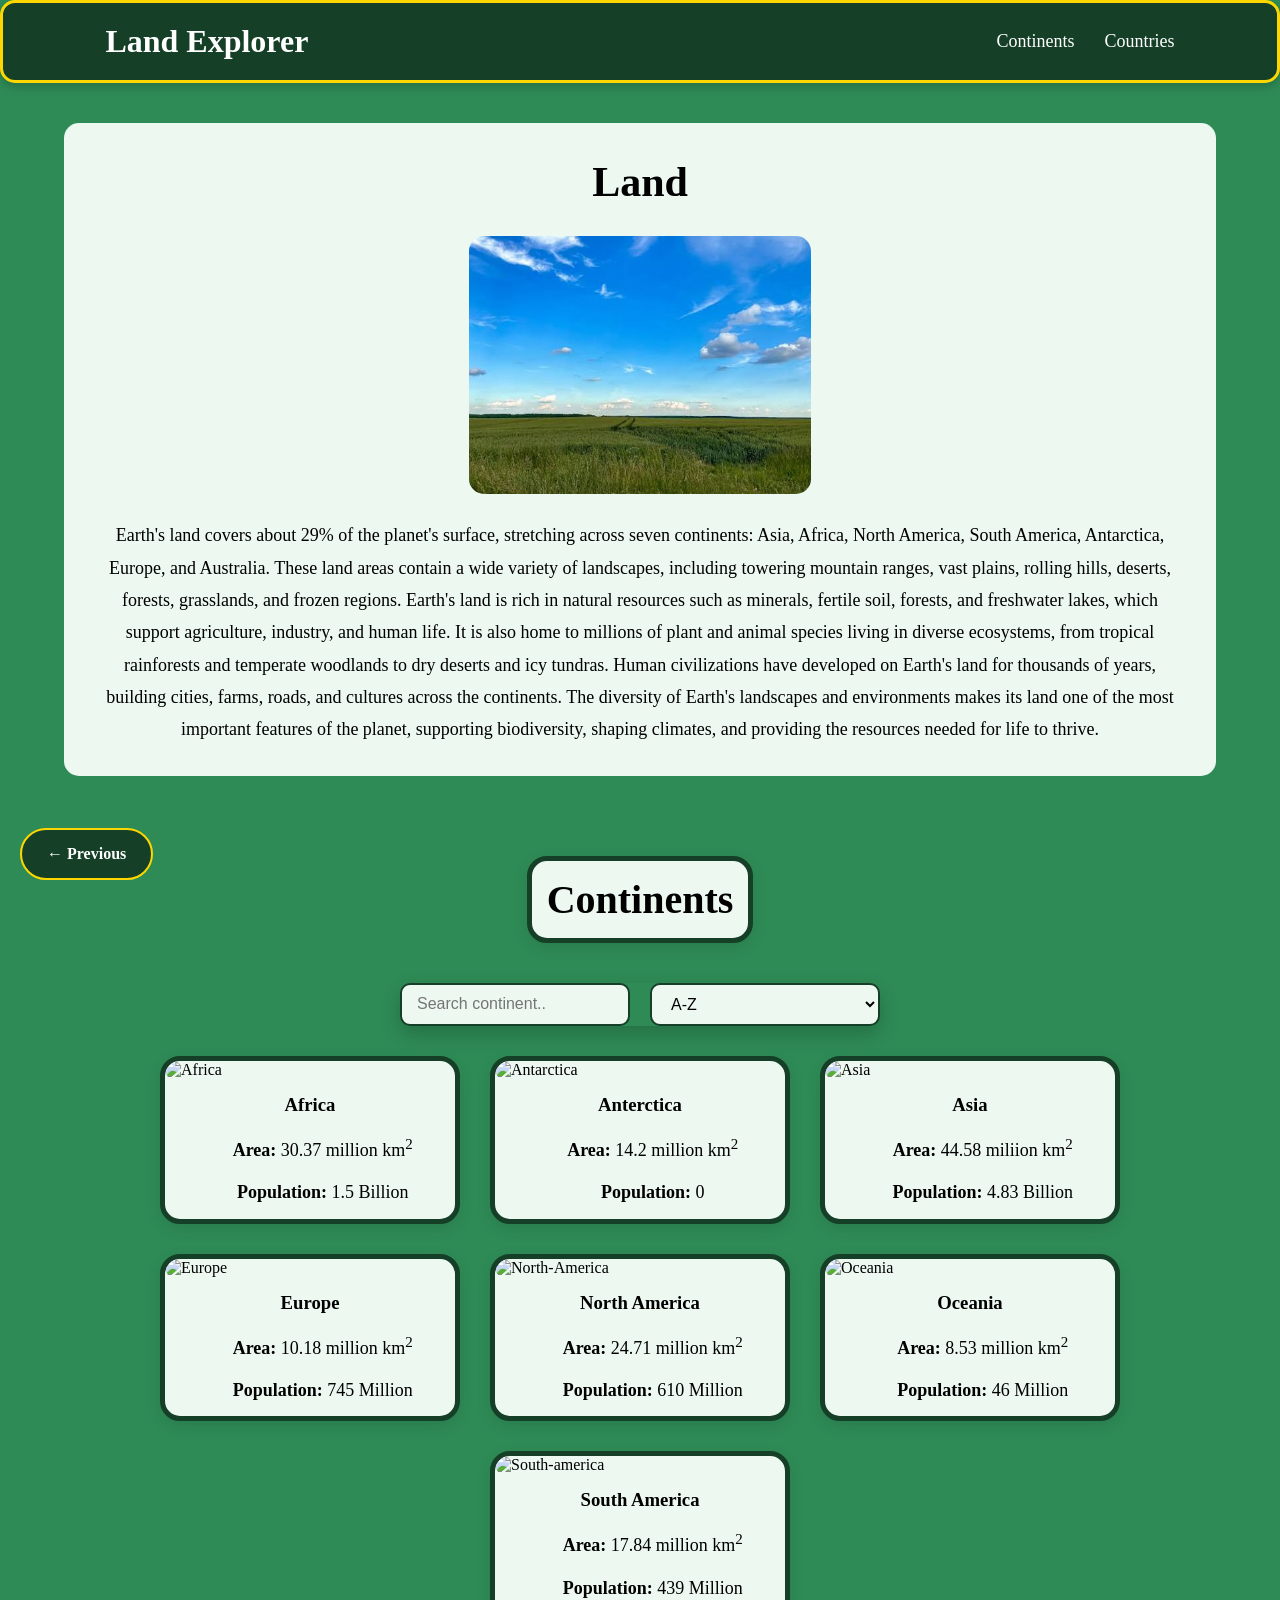
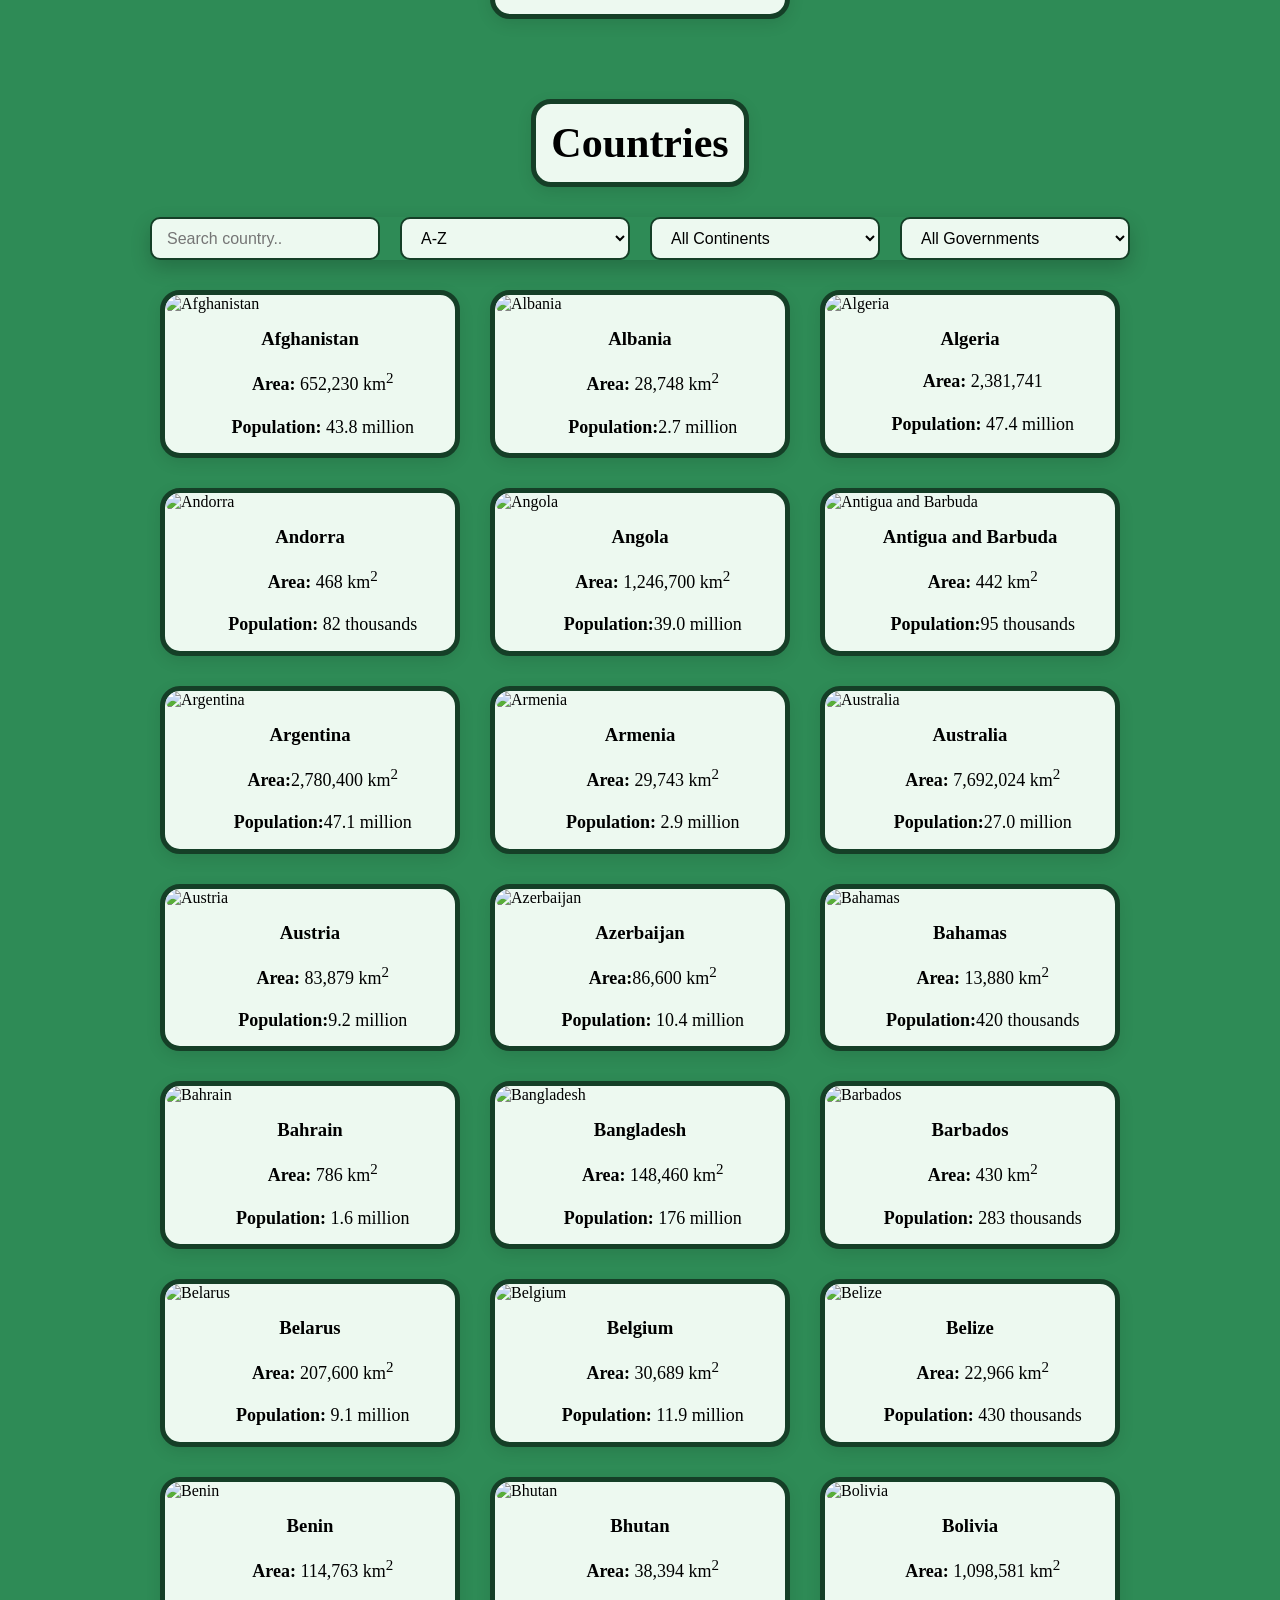
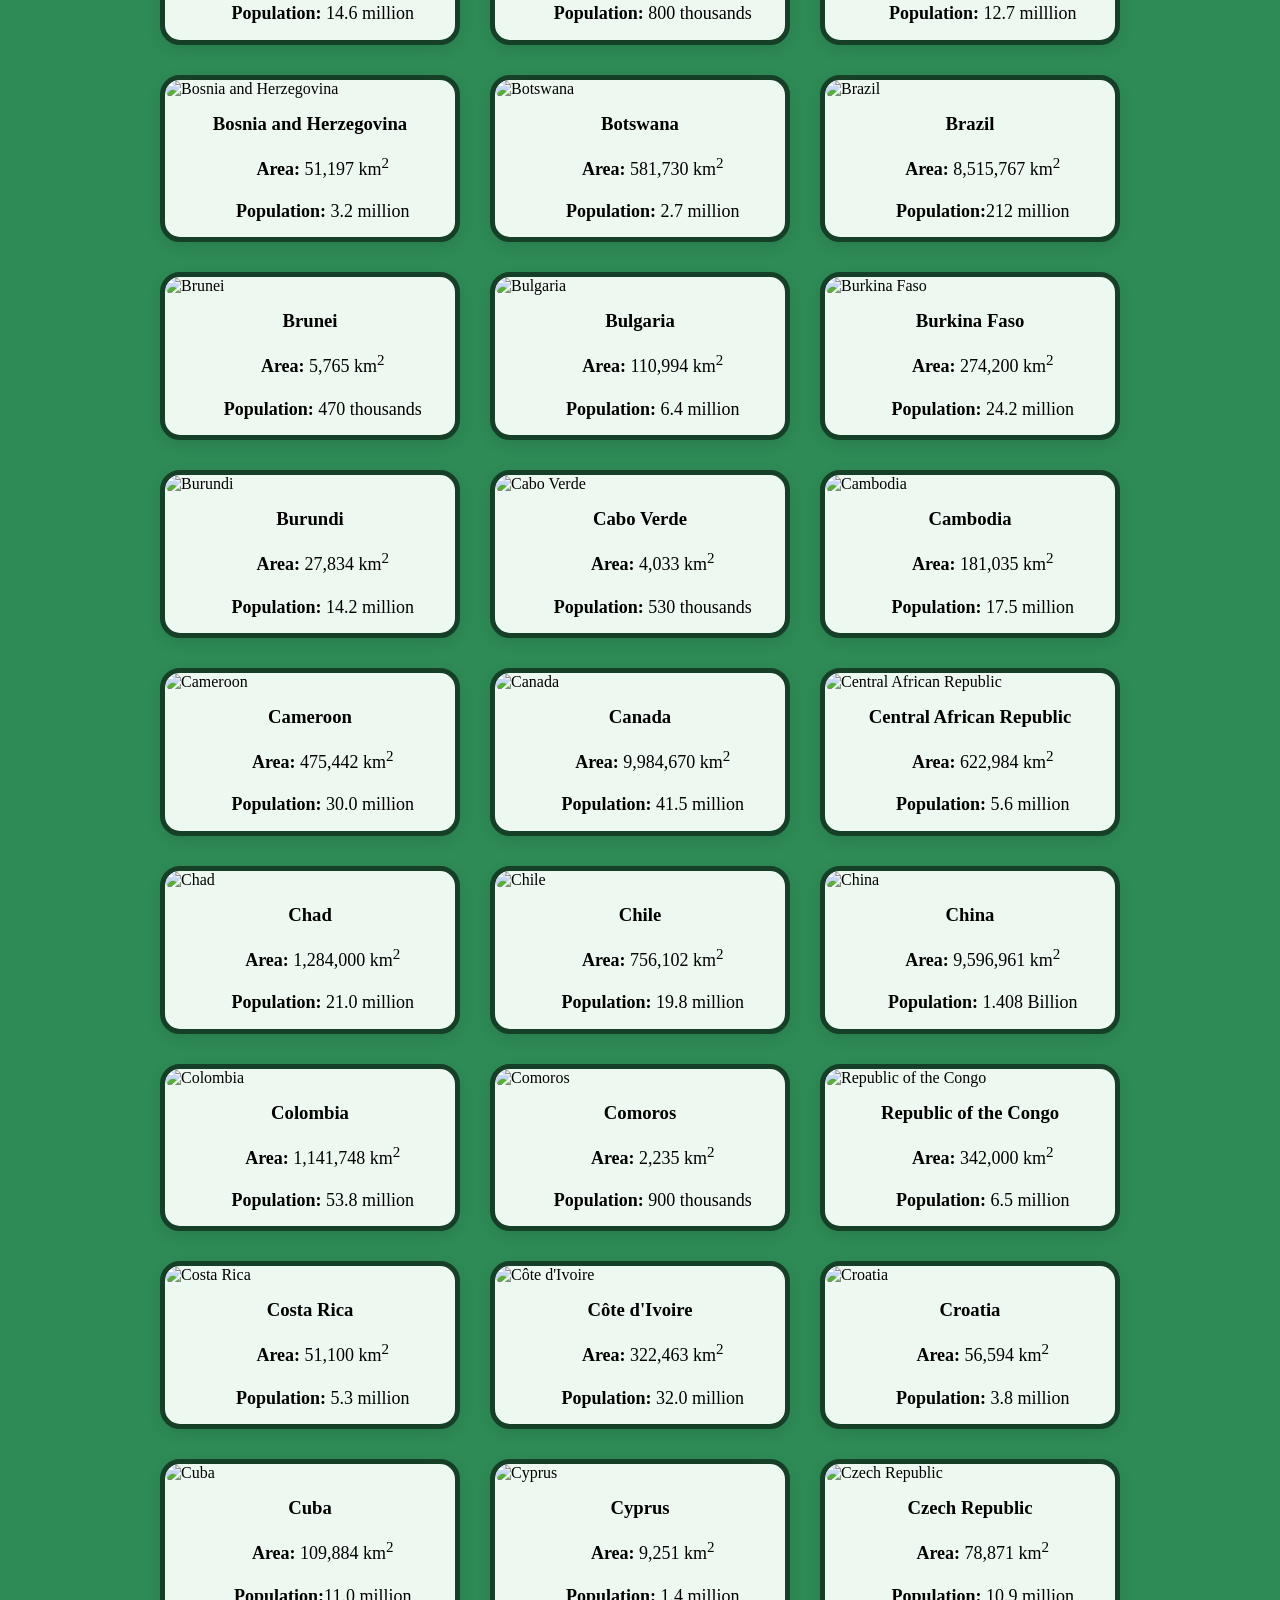
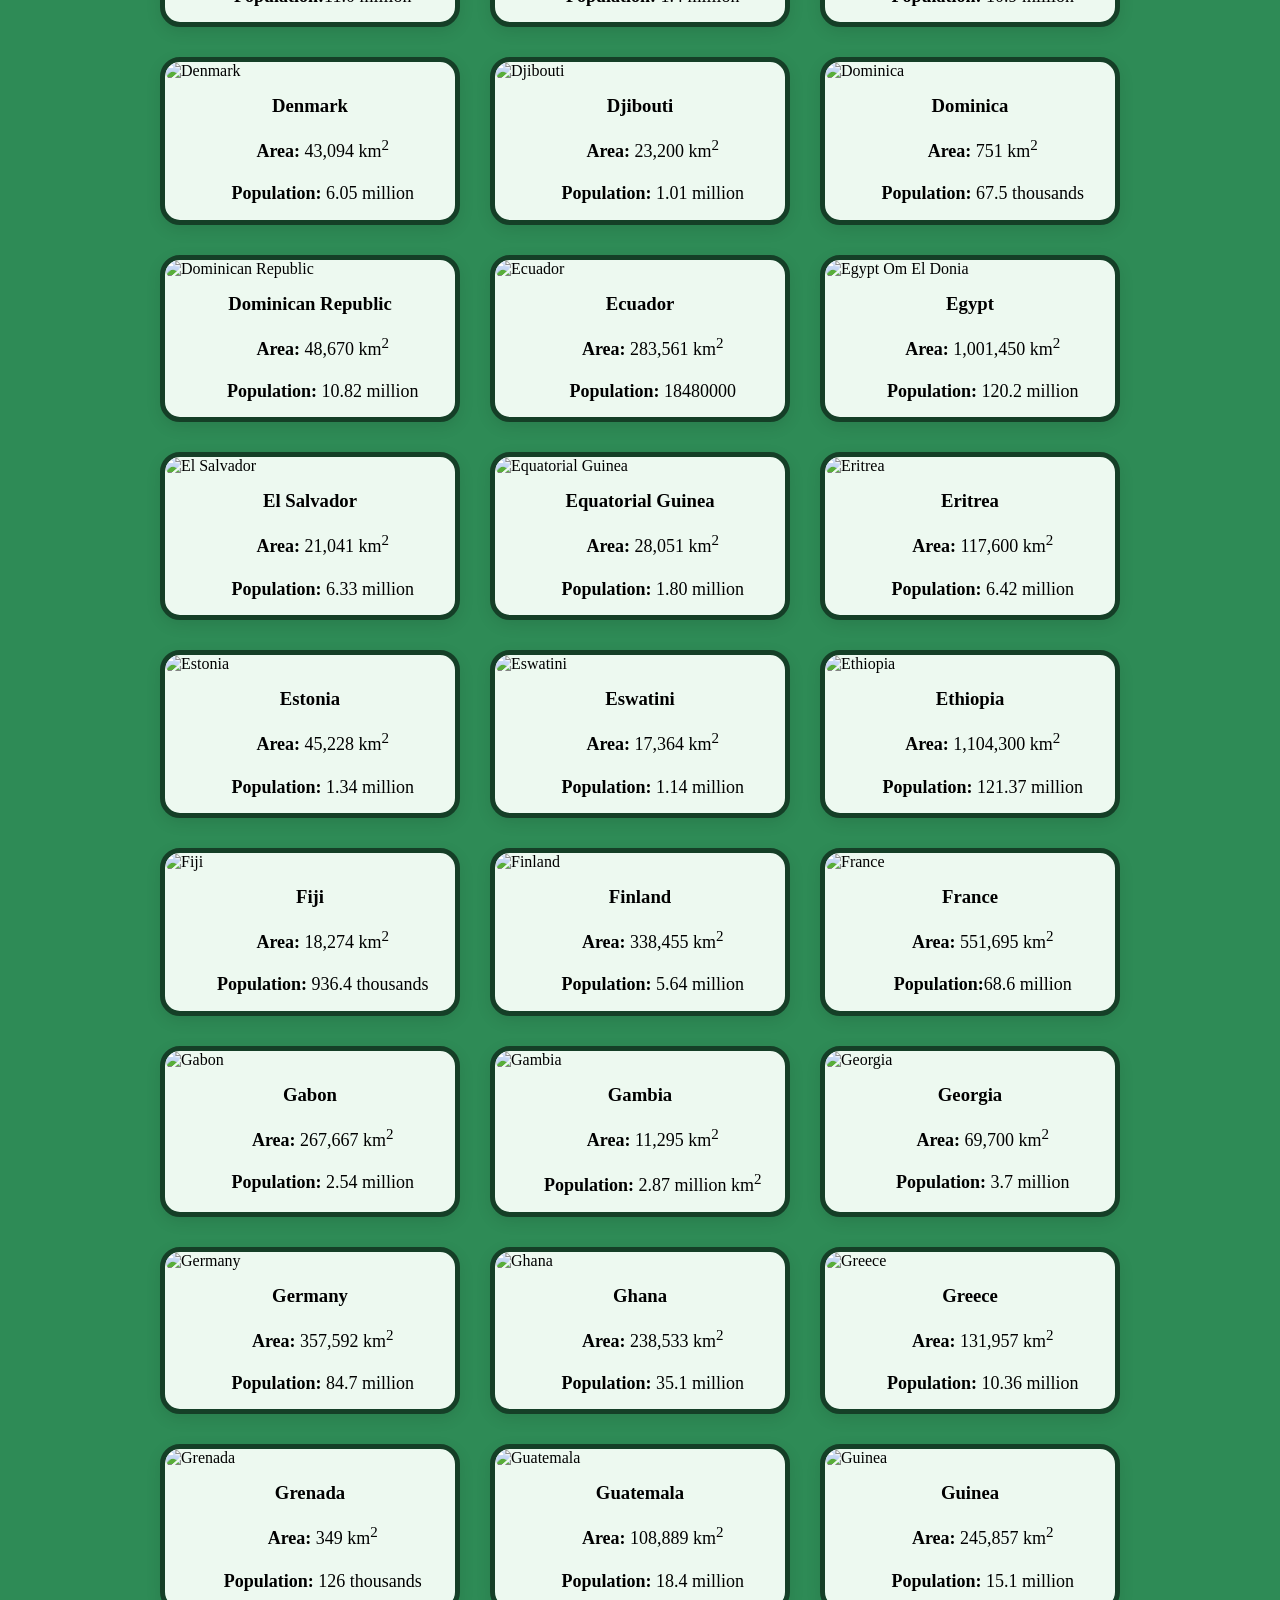
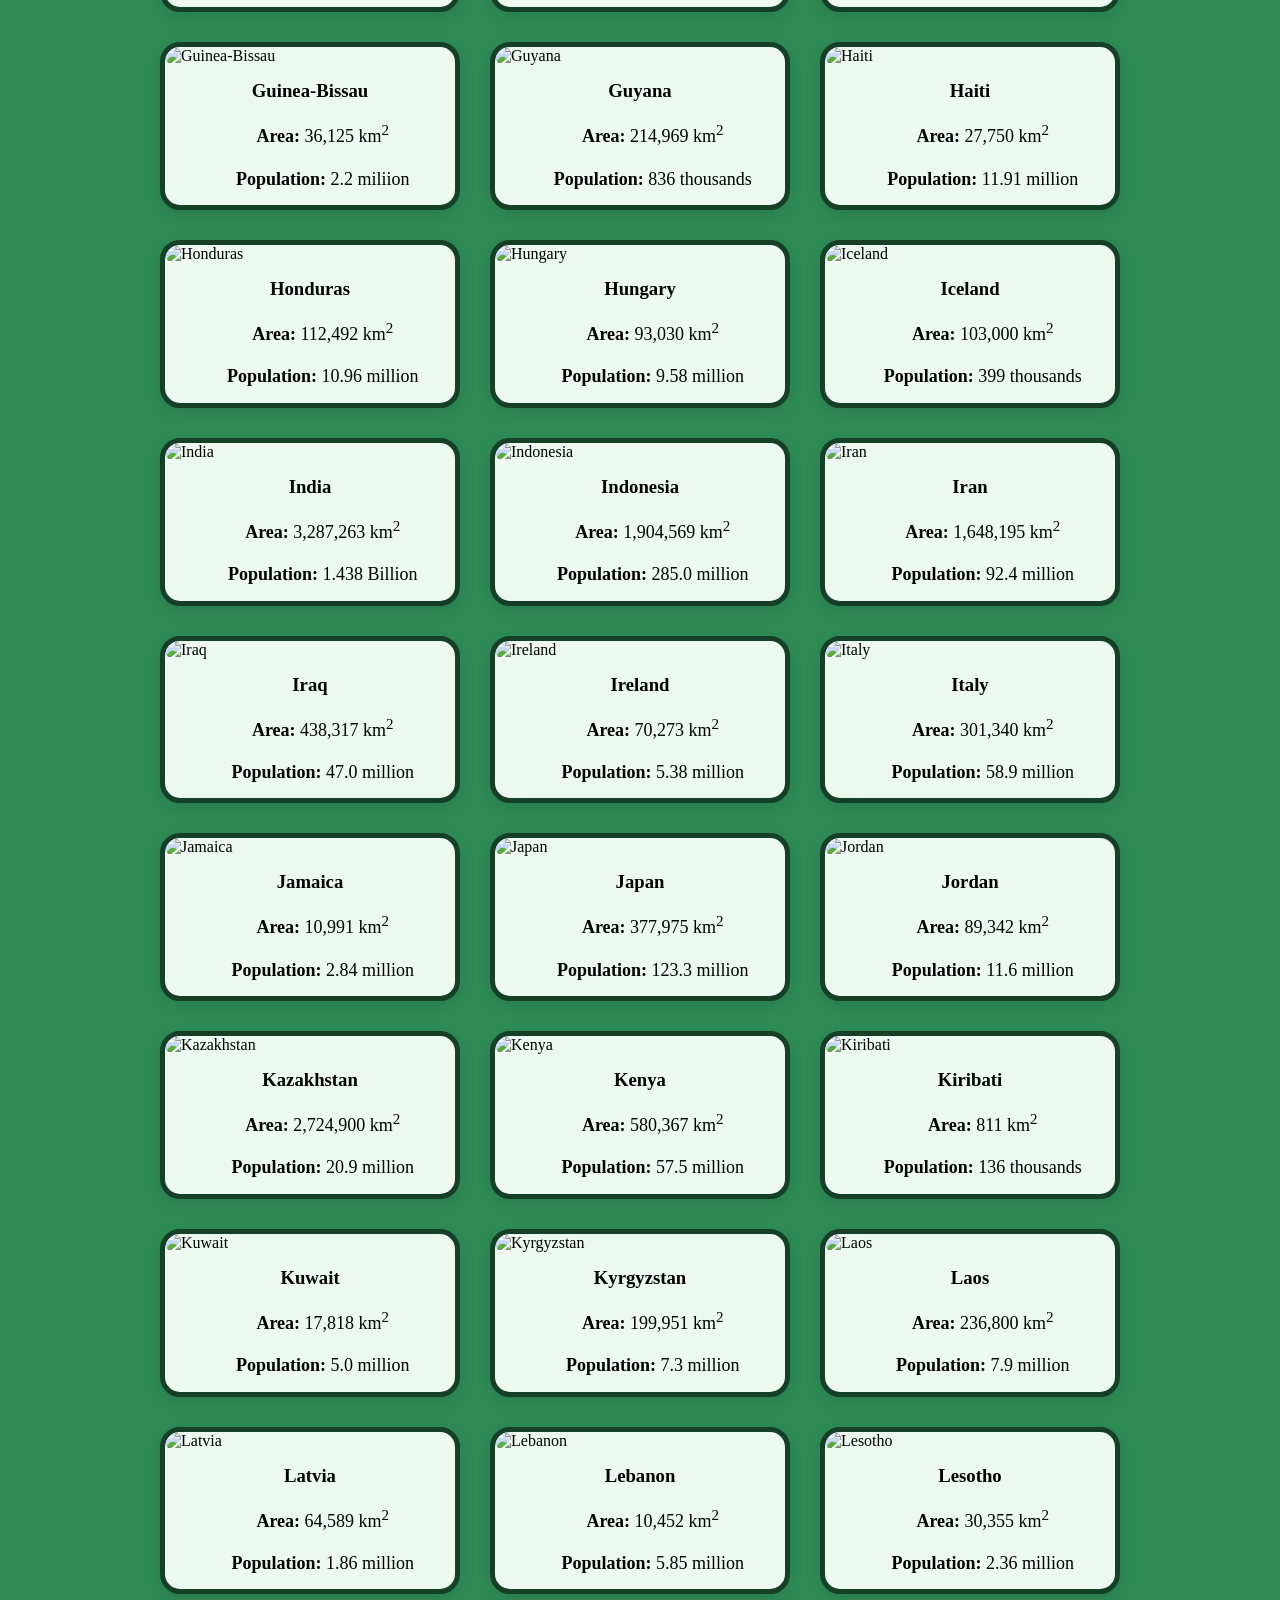
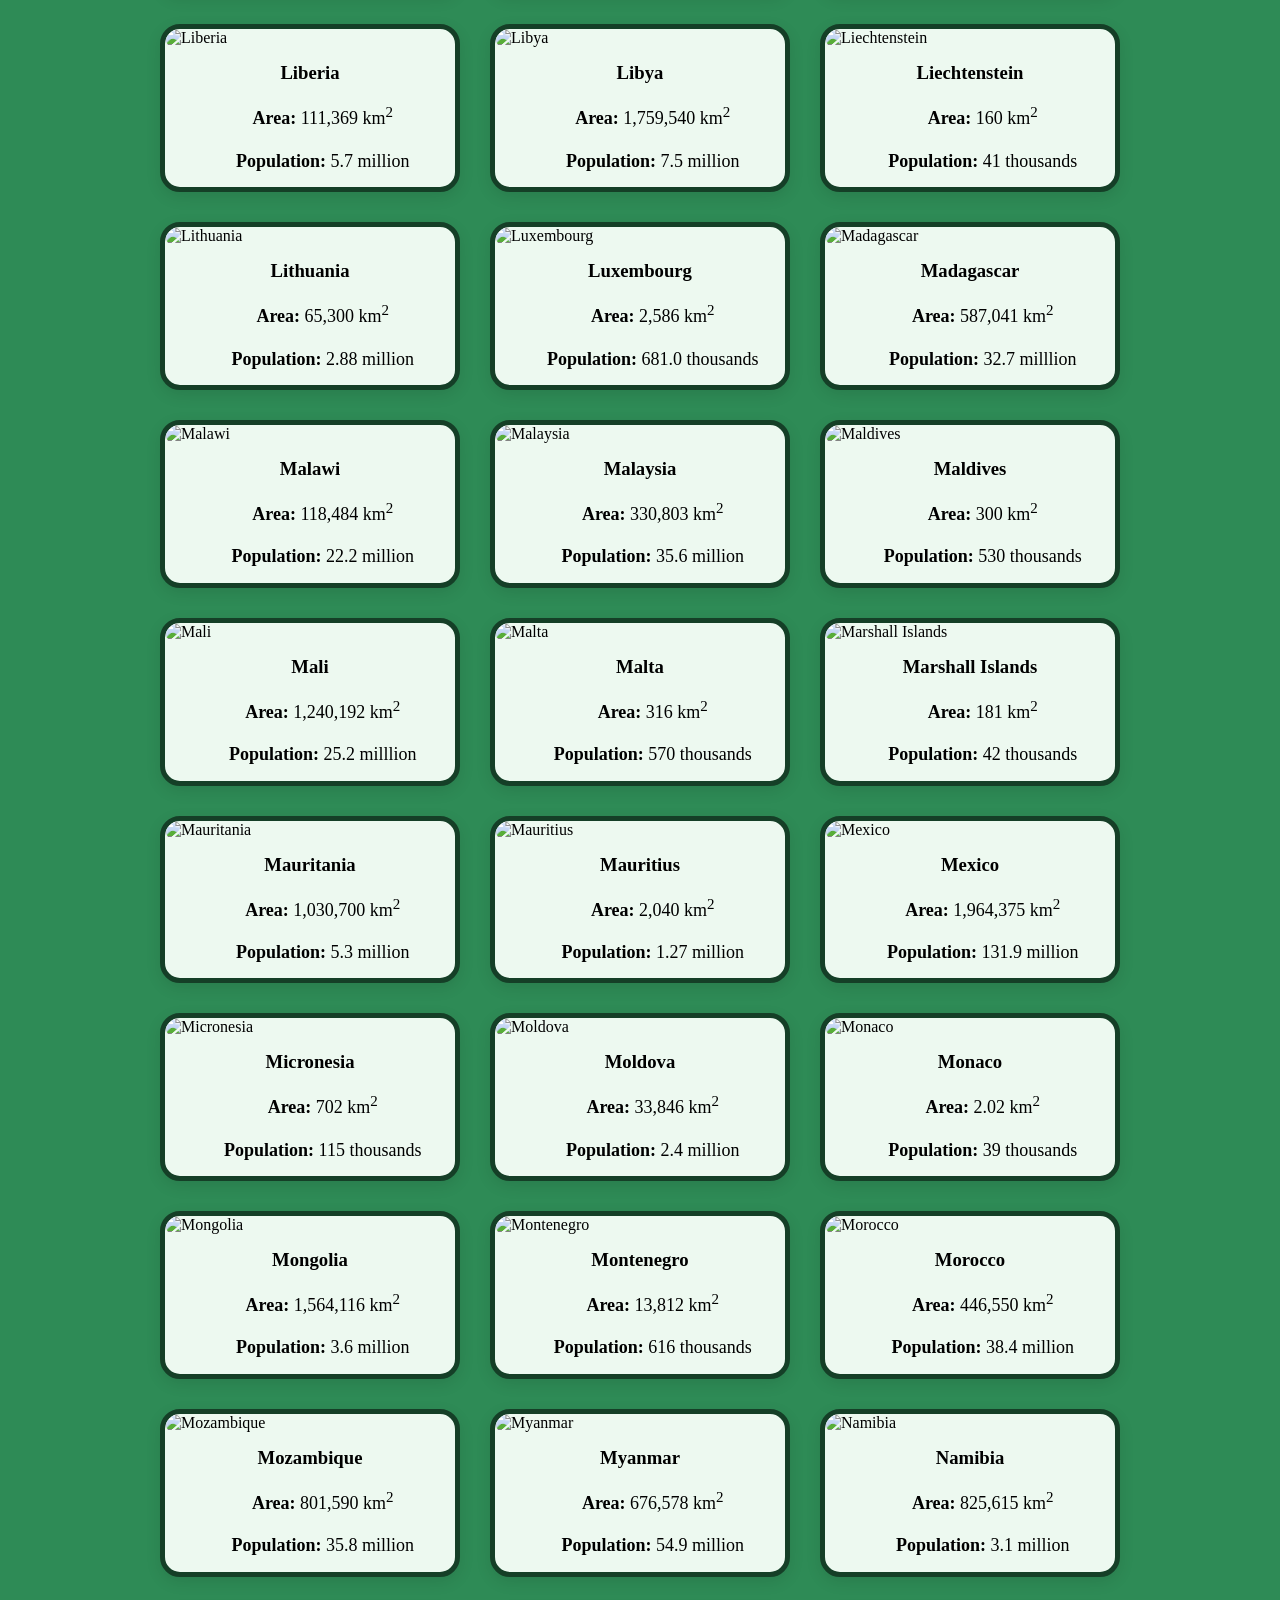
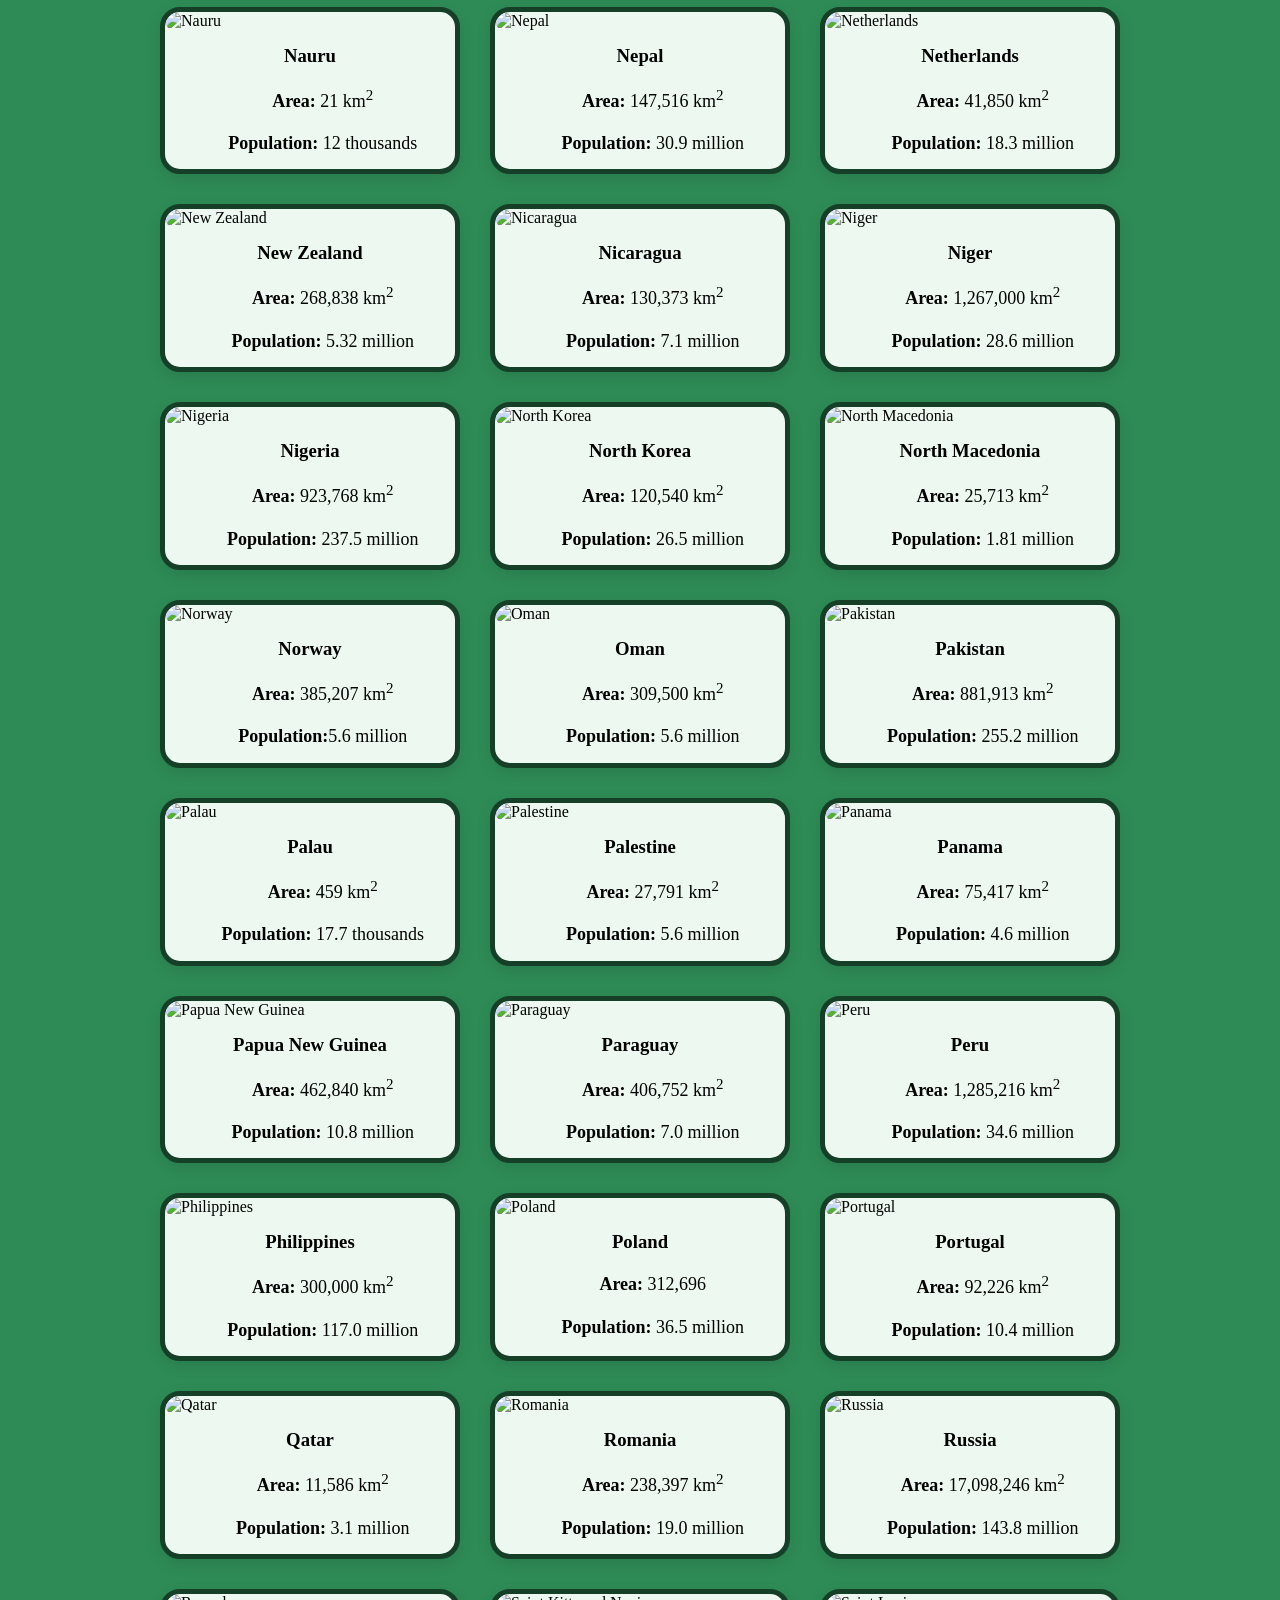
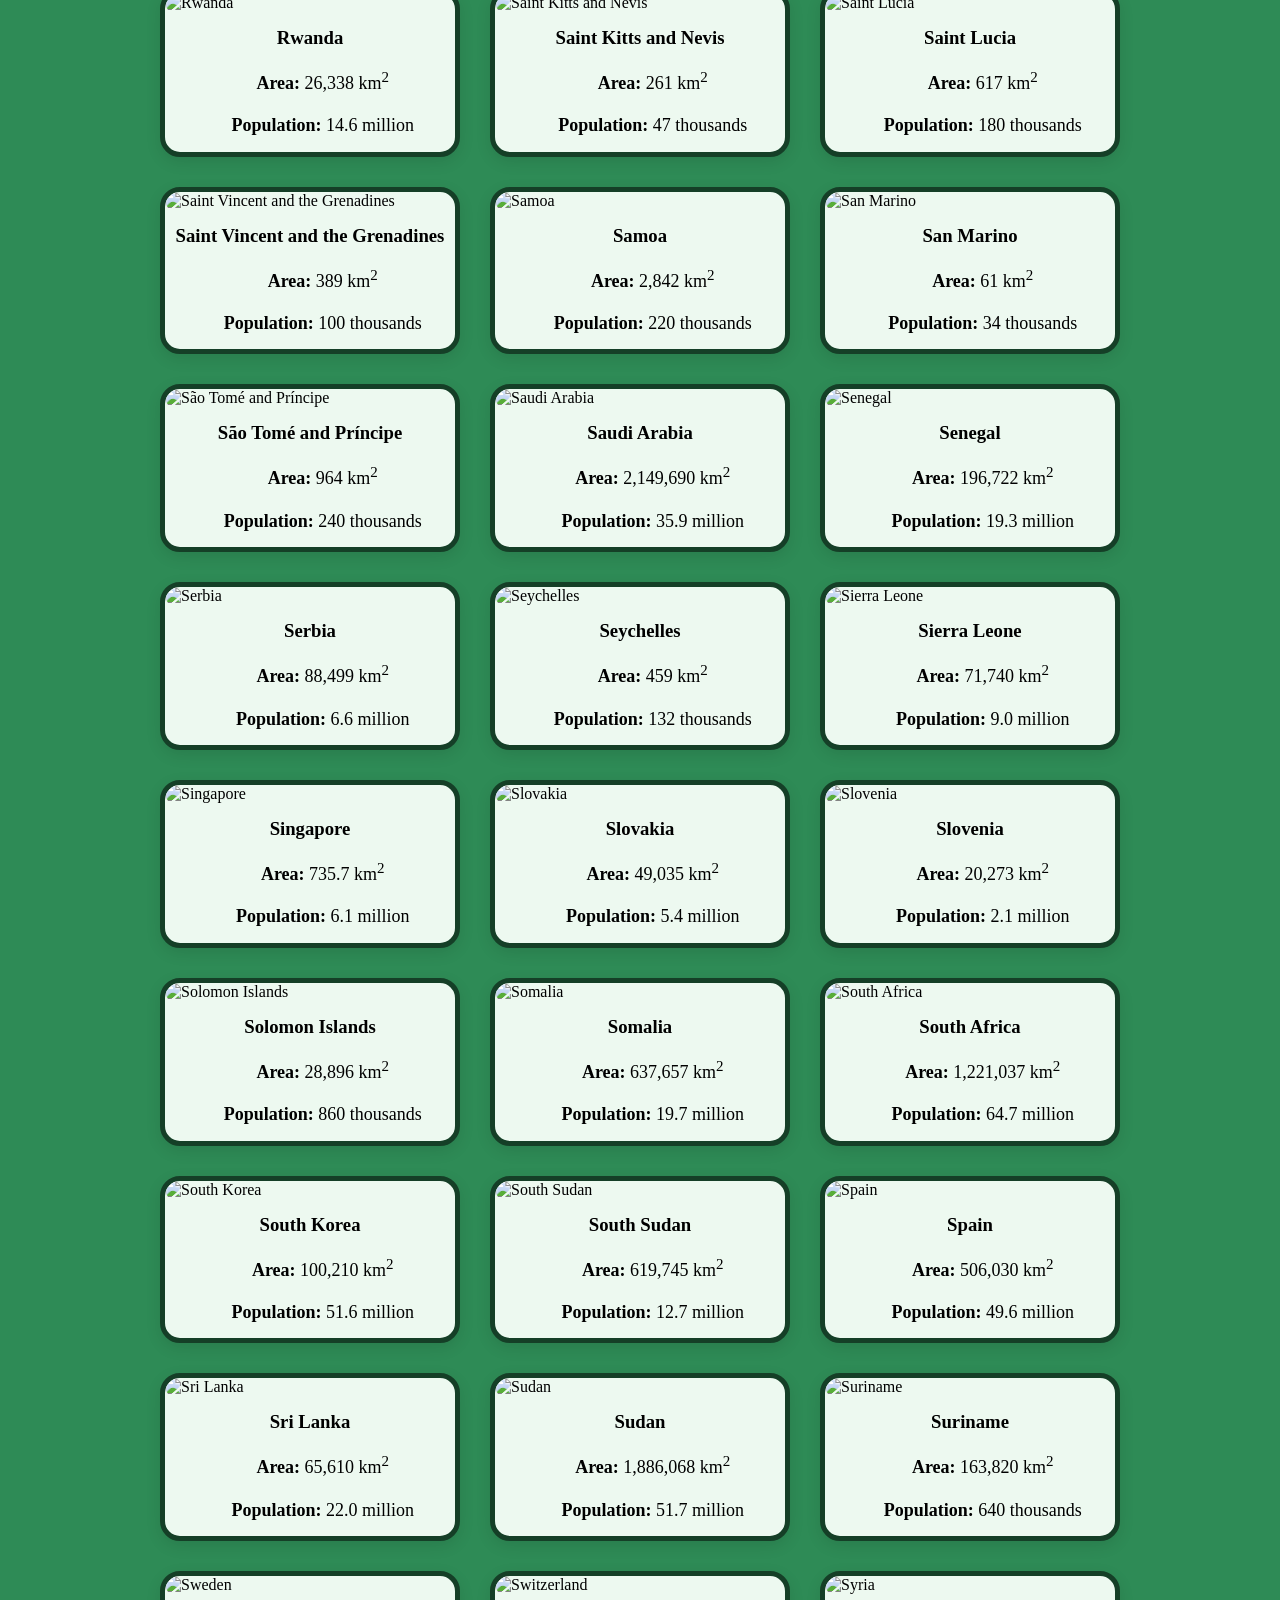
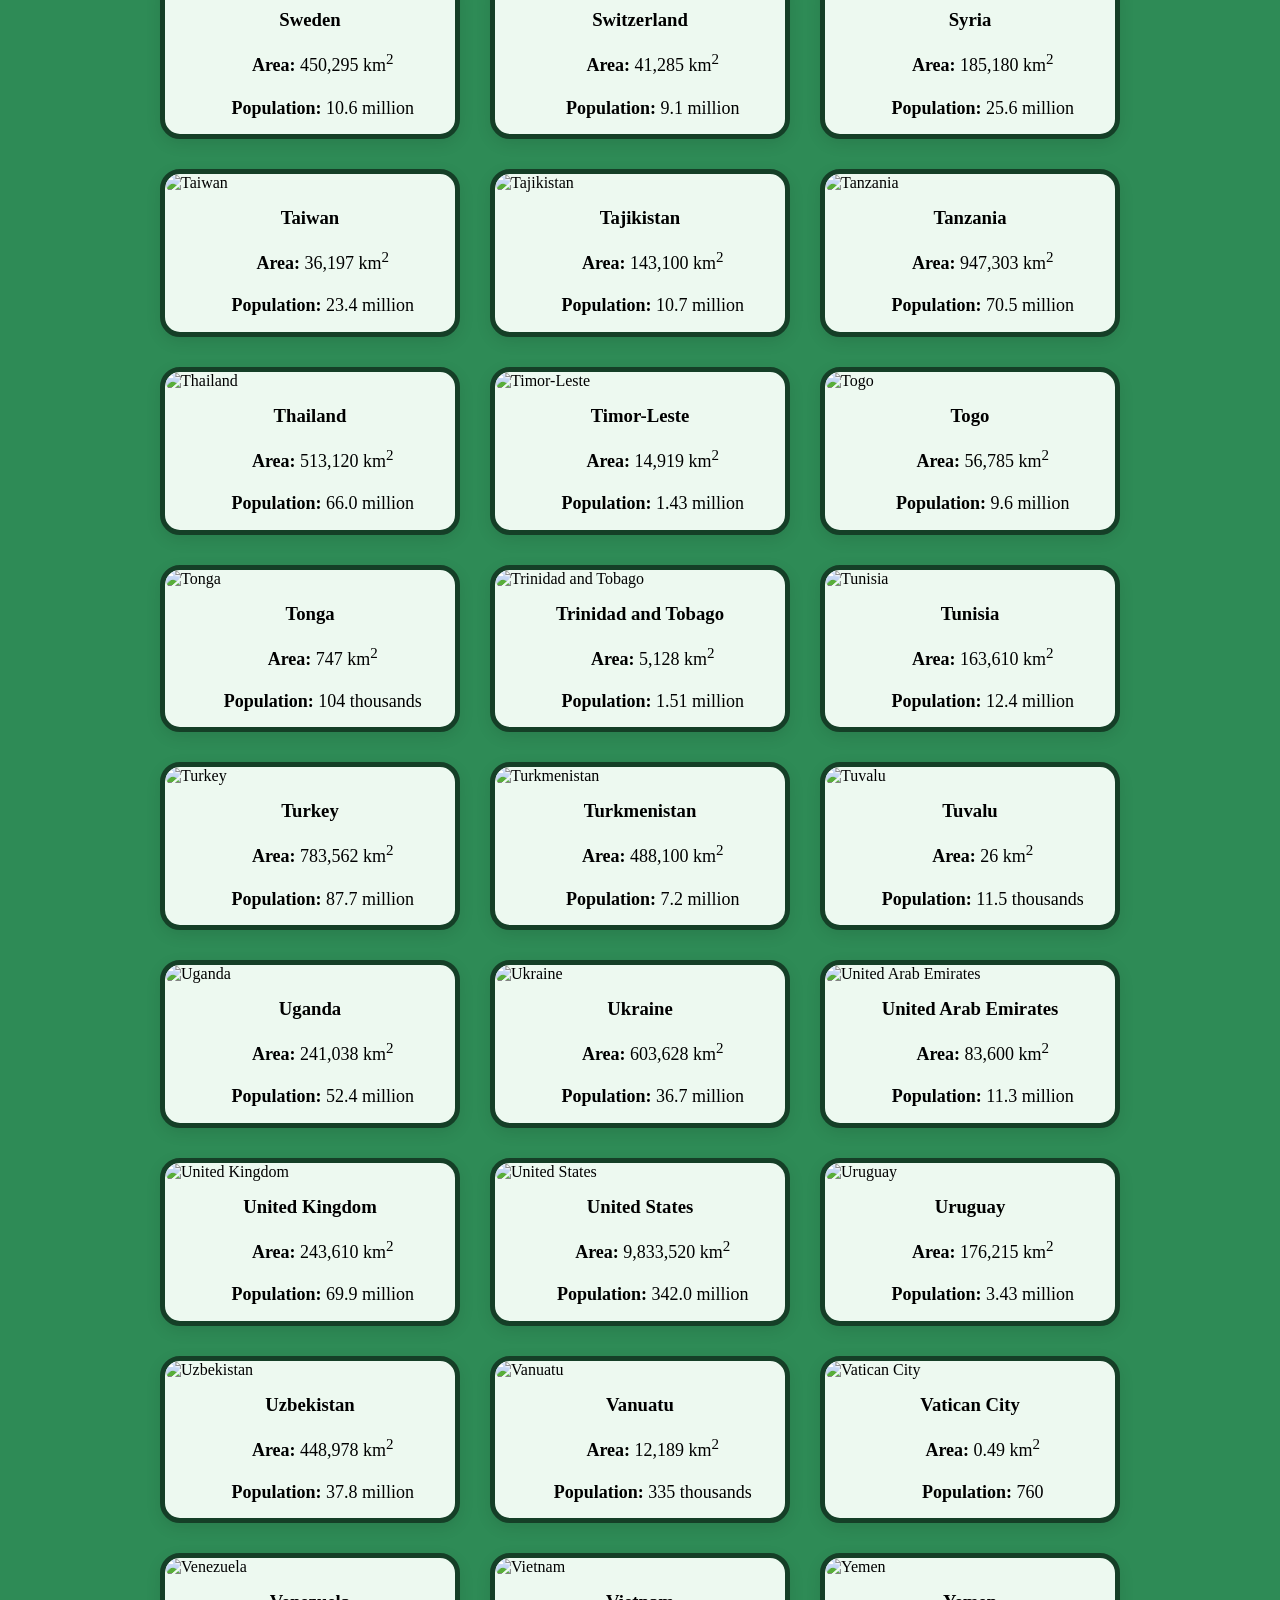
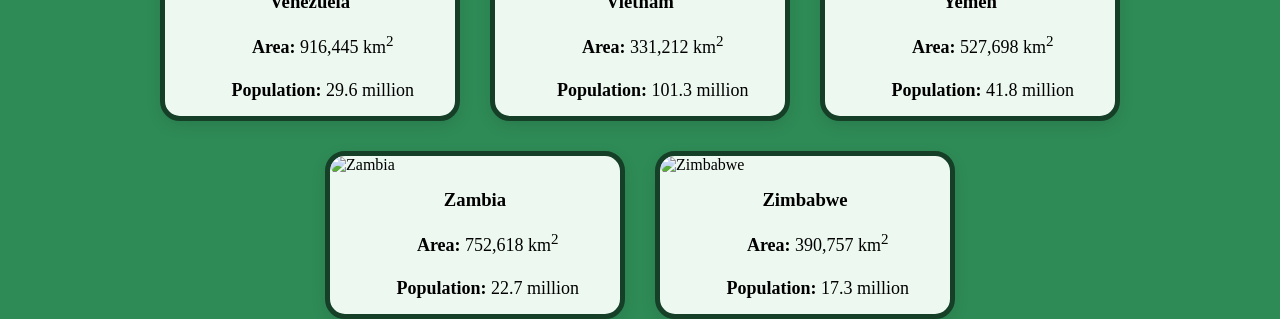
==== commit f66cc43e: "Update land.html" ====
--- a/land.html
+++ b/land.html
@@ -1969,6 +1969,739 @@
                     <p><b>Area:</b> 92,226 km<sup>2</sup></p>
                     <p><b>Population:</b> 10.4 million</p>
                 </a>
+                <!-- Q1 -->
+                <!-- Qatar -->
+                <a href="countries/Qatar.html"
+                class="card"
+                data-name="Qatar"
+                data-continent="Asia"
+                data-area="11586"
+                data-population="3100000"
+                data-government="Absolute Monarchy">
+                    <img src="flags/Qatar.png" alt="Qatar">
+                    <h3>Qatar</h3>
+                    <p><b>Area:</b> 11,586 km<sup>2</sup></p>
+                    <p><b>Population:</b> 3.1 million</p>
+                </a>
+                <!-- R3 -->
+                <!-- Romania -->
+                <a href="countries/Romania.html"
+                class="card"
+                data-name="Romania"
+                data-continent="Europe"
+                data-population="19000000"
+                data-area="238397"
+                data-government="Republic">
+                    <img src="flags/Romania.png" alt="Romania">
+                    <h3>Romania</h3>
+                    <p><b>Area:</b> 238,397 km<sup>2</sup></p>
+                    <p><b>Population:</b> 19.0 million</p>
+                </a>
+                <!--Russia-->
+                <a href="countries/Russia.html"
+                class="card"
+                data-name="Russia"
+                data-continent="Europe"
+                data-area="17098246"
+                data-population="143800000"
+                data-government="Federal Republic">
+                    <img src="flags/Russia.png" alt="Russia">
+                    <h3>Russia</h3>
+                    <p><b>Area:</b> 17,098,246 km<sup>2</sup></p>
+                    <p><b>Population:</b> 143.8 million</p>
+                </a>
+                <!--Rwanda-->
+                <a href="countries/Rwanda.html"
+                class="card"
+                data-name="Rwanda"
+                data-continent="Africa"
+                data-area="26338"
+                data-population="14600000"
+                data-government="Republic">
+                    <img src="flags/Rwanda.png" alt="Rwanda">
+                    <h3>Rwanda</h3>
+                    <p><b>Area:</b> 26,338 km<sup>2</sup></p>
+                    <p><b>Population:</b> 14.6 million</p>
+                </a>
+                <!--Saint Kitts and Nevis-->
+                <a href="countries/Saint Kitts and Nevis.html"
+                class="card"
+                data-name="Saint Kitts and Nevis"
+                data-continent="North America"
+                data-area="261"
+                data-population="47000"
+                data-government="Constitutional Monarchy">
+                    <img src="flags/Saint Kitts and Nevis.png" alt="Saint Kitts and Nevis">
+                    <h3>Saint Kitts and Nevis</h3>
+                    <p><b>Area:</b> 261 km<sup>2</sup></p>
+                    <p><b>Population:</b> 47 thousands</p>
+                </a>
+                <!--Saint Lucia-->
+                <a href="countries/Saint Lucia.html"
+                class="card"
+                data-name="Saint Lucia"
+                data-continent="North America"
+                data-area="617"
+                data-population="180000"
+                data-government="Constitutional Monarchy">
+                    <img src="flags/Saint Lucia.png" alt="Saint Lucia">
+                    <h3>Saint Lucia</h3>
+                    <p><b>Area:</b> 617 km<sup>2</sup></p>
+                    <p><b>Population:</b> 180 thousands</p>
+                </a>
+                <!--Saint Vincent and the Grenadines-->
+                <a href="countries/Saint Vincent and the Grenadines.html"
+                class="card"
+                data-name="Saint Vincent and the Grenadines"
+                data-continent="North America"
+                data-area="389"
+                data-population="100000"
+                data-government="Constitutional Monarchy">
+                    <img src="flags/Saint Vincent and the Grenadines.png" alt="Saint Vincent and the Grenadines">
+                    <h3>Saint Vincent and the Grenadines</h3>
+                    <p><b>Area:</b> 389 km<sup>2</sup></p>
+                    <p><b>Population:</b> 100 thousands</p>
+                </a>
+                <!--Samoa-->
+                <a href="countries/Samoa.html"
+                data-name="Samoa"
+                data-area="2842"
+                data-population="220000"
+                data-continent="Oceania"
+                data-government="Republic"
+                class="card">
+                    <img src="flags/Samoa.png" alt="Samoa">
+                    <h3>Samoa</h3>
+                    <p><b>Area:</b> 2,842 km<sup>2</sup></p>
+                    <p><b>Population:</b> 220 thousands</p>
+                </a>
+                <!--San Marino-->
+                <a href="countries/San Marino.html"
+                class="card"
+                data-continent="Europe"
+                data-name="San Marino"
+                data-area="61"
+                data-population="34000"
+                data-government="Republic">
+                    <img src="flags/San Marino.png" alt="San Marino">
+                    <h3>San Marino</h3>
+                    <p><b>Area:</b> 61 km<sup>2</sup></p>
+                    <p><b>Population:</b> 34 thousands</p>
+                </a>
+                <!--São Tomé and Príncipe-->
+                <a href="countries/São Tomé and Príncipe.html"
+                class="card"
+                data-name="São Tomé and Príncipe"
+                data-continent="Africa"
+                data-area="964"
+                data-population="240000"
+                data-government="Republic">
+                    <img src="flags/São Tomé and Príncipe.png" alt="São Tomé and Príncipe">
+                    <h3>São Tomé and Príncipe</h3>
+                    <p><b>Area:</b> 964 km<sup>2</sup></p>
+                    <p><b>Population:</b> 240 thousands</p>
+                </a>
+                <!--Saudi Arabia-->
+                <a href="countries/Saudi Arabia.html"
+                class="card"
+                data-name="Saudi Arabia"
+                data-continent="Asia"
+                data-area="2149690"
+                data-population="35900000"
+                data-government="Absolute Monarchy">
+                    <img src="flags/Saudi Arabia.jpg" alt="Saudi Arabia">
+                    <h3>Saudi Arabia</h3>
+                    <p><b>Area:</b> 2,149,690 km<sup>2</sup></p>
+                    <p><b>Population:</b> 35.9 million</p>
+                </a>
+                <!--Sengal-->
+                <a href="countries/Senegal.html"
+                class="card"
+                data-name="Senegal"
+                data-continent="Africa"
+                data-area="196722"
+                data-population="19300000"
+                data-government="Republic">
+                    <img src="flags/Senegal.png" alt="Senegal">
+                    <h3>Senegal</h3>
+                    <p><b>Area:</b> 196,722 km<sup>2</sup></p>
+                    <p><b>Population:</b> 19.3 million</p>
+                </a>
+                <!--Serbia-->
+                <a href="countries/Serbia.html"
+                class="card"
+                data-name="Serbia"
+                data-continent="Europe"
+                data-area="88499"
+                data-population="6600000"
+                data-government="Republic">
+                    <img src="flags/Serbia.png" alt="Serbia">
+                    <h3>Serbia</h3>
+                    <p><b>Area:</b> 88,499 km<sup>2</sup></p>
+                    <p><b>Population:</b> 6.6 million</p>
+                </a>
+                <!-- Seychelles -->
+                <a href="countries/Seychelles.html"
+                class="card"
+                data-name="Seychelles"
+                data-continent="Africa"
+                data-area="459"
+                data-population="132000"
+                data-government="Republic">
+                    <img src="flags/Seychelles.jpg" alt="Seychelles">
+                    <h3>Seychelles</h3>
+                    <p><b>Area:</b> 459 km<sup>2</sup></p>
+                    <p><b>Population:</b> 132 thousands</p>
+                </a>
+                <!-- Sierra Leone -->
+                <a href="countries/Sierra Leone.html"
+                class="card"
+                data-name="Sierra Leone"
+                data-continent="Africa"
+                data-area="71740"
+                data-population="9000000"
+                data-government="Republic">
+                    <img src="flags/Sierra Leone.png" alt="Sierra Leone">
+                    <h3>Sierra Leone</h3>
+                    <p><b>Area:</b> 71,740 km<sup>2</sup></p>
+                    <p><b>Population:</b> 9.0 million</p>
+                </a>
+                <!-- Singapore-->
+                <a href="countries/Singapore.html"
+                class="card"
+                data-name="Singapore"
+                data-continent="Asia"
+                data-area="736"
+                data-population="6100000"
+                data-government="Republic">
+                    <img src="flags/Singapore.png" alt="Singapore">
+                    <h3>Singapore</h3>
+                    <p><b>Area:</b> 735.7 km<sup>2</sup></p>
+                    <p><b>Population:</b> 6.1 million</p>
+                </a>
+                <!-- Slovakia -->
+                <a href="countries/Slovakia.html"
+                class="card"
+                data-name="Slovakia"
+                data-continent="Europe"
+                data-area="49035"
+                data-population="5400000"
+                data-government="Republic">
+                    <img src="flags/Slovakia.png" alt="Slovakia">
+                    <h3>Slovakia</h3>
+                    <p><b>Area:</b> 49,035 km<sup>2</sup></p>
+                    <p><b>Population:</b> 5.4 million</p>
+                </a>
+                <!--Slovenia-->
+                <a href="countries/Slovenia.html"
+                class="card"
+                data-name="Slovenia"
+                data-continent="Europe"
+                data-area="20273"
+                data-population="2100000"
+                data-government="Republic">
+                    <img src="flags/Slovenia.png" alt="Slovenia">
+                    <h3>Slovenia</h3>
+                    <p><b>Area:</b> 20,273 km<sup>2</sup></p>
+                    <p><b>Population:</b> 2.1 million</p>
+                </a>
+                <!-- Solomon Islands -->
+                <a href="countries/Solomon Islands.html"
+                class="card"
+                data-name="Solomon Islands"
+                data-continent="Oceania"
+                data-area="28896"
+                data-population="860000"
+                data-government="Constitutional Monarchy">
+                    <img src="flags/Solomon Islands.png" alt="Solomon Islands">
+                    <h3>Solomon Islands</h3>
+                    <p><b>Area:</b> 28,896 km<sup>2</sup></p>
+                    <p><b>Population:</b> 860 thousands</p>
+                </a>
+                <!-- Somalia -->
+                <a href="countries/Somalia.html"
+                class="card"
+                data-name="Somalia"
+                data-continent="Africa"
+                data-area="637657"
+                data-population="19700000"
+                data-government="Federal Republic">
+                    <img src="flags/Somalia.png" alt="Somalia">
+                    <h3>Somalia</h3>
+                    <p><b>Area:</b> 637,657 km<sup>2</sup></p>
+                    <p><b>Population:</b> 19.7 million</p>
+                </a>
+                <!-- South Africa -->
+                <a href="countries/South Africa.html"
+                class="card"
+                data-name="South Africa"
+                data-continent="Africa"
+                data-area="1221037"
+                data-population="64700000"
+                data-government="Republic">
+                    <img src="flags/South Africa.jpg" alt="South Africa">
+                    <h3>South Africa</h3>
+                    <p><b>Area:</b> 1,221,037 km<sup>2</sup></p>
+                    <p><b>Population:</b> 64.7 million</p>
+                </a>
+                <!-- South Korea -->
+                <a href="countries/South Korea.html"
+                class="card"
+                data-name="South Korea"
+                data-area="100210"
+                data-population="51600000"
+                data-government="Republic">
+                    <img src="flags/South Korea.png" alt="South Korea">
+                    <h3>South Korea</h3>
+                    <p><b>Area:</b> 100,210 km<sup>2</sup></p>
+                    <p><b>Population:</b> 51.6 million</p>
+                </a>
+                <!-- South Sudan -->
+                <a href="countries/South Sudan.html"
+                class="card"
+                data-name="South Sudan"
+                data-continent="Africa"
+                data-area="619745"
+                data-population="12700000"
+                data-government="Republic">
+                    <img src="flags/South Sudan.png" alt="South Sudan">
+                    <h3>South Sudan</h3>
+                    <p><b>Area:</b> 619,745 km<sup>2</sup></p>
+                    <p><b>Population:</b> 12.7 million</p>
+                </a>
+                <!-- Spain -->
+                <a href="countries/Spain.html"
+                class="card"
+                data-name="Spain"
+                data-continent="Europe"
+                data-area="506030"
+                data-population="49600000"
+                data-government="Constitutional Monarchy">
+                    <img src="flags/Spain.png" alt="Spain">
+                    <h3>Spain</h3>
+                    <p><b>Area:</b> 506,030 km<sup>2</sup></p>
+                    <p><b>Population:</b> 49.6 million</p>
+                </a>
+                <!-- Sri Lanka -->
+                <a href="countries/Sri Lanka.html"
+                class="card"
+                data-name="Sri Lanka"
+                data-continent="Asia"
+                data-area="65610"
+                data-population="22000000"
+                data-government="Republic">
+                    <img src="flags/Sri Lanka.png" alt="Sri Lanka">
+                    <h3>Sri Lanka</h3>
+                    <p><b>Area:</b> 65,610 km<sup>2</sup></p>
+                    <p><b>Population:</b> 22.0 million</p>
+                </a>
+                <!-- Sudan -->
+                <a href="countries/Sudan.html"
+                class="card"
+                data-name="Sudan"
+                data-continent="Africa"
+                data-area="1886068"
+                data-population="51700000"
+                data-government="Republic">
+                    <img src="flags/Sudan.jpg" alt="Sudan">
+                    <h3>Sudan</h3>
+                    <p><b>Area:</b> 1,886,068 km<sup>2</sup></p>
+                    <p><b>Population:</b> 51.7 million</p>
+                </a>
+                <!-- Suriname -->
+                <a href="countries/Suriname.html"
+                class="card"
+                data-name="Suriname"
+                data-continent="South America"
+                data-area="163820"
+                data-population="640000"
+                data-government="Republic">
+                    <img src="flags/Suriname.png" alt="Suriname">
+                    <h3>Suriname</h3>
+                    <p><b>Area:</b> 163,820 km<sup>2</sup></p>
+                    <p><b>Population:</b> 640 thousands</p>
+                </a>
+                <!-- Sweden -->
+                <a href="countries/Sweden.html"
+                class="card"
+                data-name="Sweden"
+                data-continent="Europe"
+                data-area="450295"
+                data-population="10600000"
+                data-government="Constitutional Monarchy">
+                    <img src="flags/Sweden.png" alt="Sweden">
+                    <h3>Sweden</h3>
+                    <p><b>Area:</b> 450,295 km<sup>2</sup></p>
+                    <p><b>Population:</b> 10.6 million</p>
+                </a>
+                <!-- Switzerland -->
+                <a href="countries/Switzerland.html"
+                class="card"
+                data-name="Switzerland"
+                data-continent="Europe"
+                data-area="41285"
+                data-population="9100000"
+                data-government="Federal Republic">
+                    <img src="flags/Switzerland.png" alt="Switzerland">
+                    <h3>Switzerland</h3>
+                    <p><b>Area:</b> 41,285 km<sup>2</sup></p>
+                    <p><b>Population:</b> 9.1 million</p>
+                </a>
+                <!-- Syria -->
+                <a href="countries/Syria.html"
+                class="card"
+                data-continent="Asia"
+                data-area="185180"
+                data-population="25600000"
+                data-government="Republic">
+                    <img src="flags/Syria.png" alt="Syria">
+                    <h3>Syria</h3>
+                    <p><b>Area:</b> 185,180 km<sup>2</sup></p>
+                    <p><b>Population:</b> 25.6 million</p>
+                </a>
+                <!-- T -->
+                <!-- Taiwan -->
+                <a href="countries/Taiwan.html"
+                class="card"
+                data-name="Taiwan"
+                data-continent="Asia"
+                data-area="36197"
+                data-population="23400000"
+                data-government="Republic">
+                    <img src="flags/Taiwan.png" alt="Taiwan">
+                    <h3>Taiwan</h3>
+                    <p><b>Area:</b> 36,197 km<sup>2</sup></p>
+                    <p><b>Population:</b> 23.4 million</p>
+                </a>
+                <!-- Tajikistan -->
+                <a href="countries/Tajikistan.html"
+                class="card"
+                data-name="Tajikistan"
+                data-continent="Asia"
+                data-area="143100"
+                data-population="10700000"
+                data-government="Republic">
+                    <img src="flags/Tajikistan.png" alt="Tajikistan">
+                    <h3>Tajikistan</h3>
+                    <p><b>Area:</b> 143,100 km<sup>2</sup></p>
+                    <p><b>Population:</b> 10.7 million</p>
+                </a>
+                <!-- Tanzania -->
+                <a href="countries/Tanzania.html"
+                class="card"
+                data-name="Tanzania"
+                data-continent="Africa"
+                data-area="947303"
+                data-population="70500000"
+                data-government="Republic">
+                    <img src="flags/Tanzania.png" alt="Tanzania">
+                    <h3>Tanzania</h3>
+                    <p><b>Area:</b> 947,303 km<sup>2</sup></p>
+                    <p><b>Population:</b> 70.5 million</p>
+                </a>
+                <!-- Thailand -->
+                <a href="countries/Thailand.html"
+                class="card"
+                data-name="Thailand"
+                data-continent="Asia"
+                data-area="513120"
+                data-population="66000000"
+                data-government="Constitutional Monarchy">
+                    <img src="flags/Thailand.png" alt="Thailand">
+                    <h3>Thailand</h3>
+                    <p><b>Area:</b> 513,120 km<sup>2</sup></p>
+                    <p><b>Population:</b> 66.0 million</p>
+                </a>
+                <!-- Timor-Leste -->
+                <a href="countries/Timor-Leste.html"
+                class="card"
+                data-name="Timor-Leste"
+                data-continent="Asia"
+                data-area="14919"
+                data-population="1430000"
+                data-government="Republic">
+                    <img src="flags/Timor-Leste.png" alt="Timor-Leste">
+                    <h3>Timor-Leste</h3>
+                    <p><b>Area:</b> 14,919 km<sup>2</sup></p>
+                    <p><b>Population:</b> 1.43 million</p>
+                </a>
+                <!-- Togo -->
+                <a href="countries/Togo.html"
+                class="card"
+                data-name="Togo"
+                data-continent="Africa"
+                data-area="56785"
+                data-population="9600000"
+                data-government="Republic">
+                    <img src="flags/Togo.png" alt="Togo">
+                    <h3>Togo</h3>
+                    <p><b>Area:</b> 56,785 km<sup>2</sup></p>
+                    <p><b>Population:</b> 9.6 million</p>
+                </a>
+                <!-- Tonga -->
+                <a href="countries/Tonga.html"
+                class="card"
+                data-name="Tonga"
+                data-continent="Oceania"
+                data-area="747"
+                data-population="104000"
+                data-government="Constitutional Monarchy">
+                    <img src="flags/Tonga.png" alt="Tonga">
+                    <h3>Tonga</h3>
+                    <p><b>Area:</b> 747 km<sup>2</sup></p>
+                    <p><b>Population:</b> 104 thousands</p>
+                </a>
+                <!-- Trinidad and Tobago -->
+                <a href="countries/Trinidad and Tobago.html"
+                class="card"
+                data-name="Trinidad and Tobago"
+                data-continent="North America"
+                data-area="5128"
+                data-population="1510000"
+                data-government="Republic">
+                    <img src="flags/Trinidad and Tobago.png" alt="Trinidad and Tobago">
+                    <h3>Trinidad and Tobago</h3>
+                    <p><b>Area:</b> 5,128 km<sup>2</sup></p>
+                    <p><b>Population:</b> 1.51 million</p>
+                </a>
+                <!-- Tunsia -->
+                <a href="countries/Tunisia.html"
+                class="card"
+                data-name="Tunisia"
+                data-continent="Africa"
+                data-area="163610"
+                data-population="12400000"
+                data-government="Republic">
+                    <img src="flags/Tunisia.png" alt="Tunisia">
+                    <h3>Tunisia</h3>
+                    <p><b>Area:</b> 163,610 km<sup>2</sup></p>
+                    <p><b>Population:</b> 12.4 million</p>
+                </a>
+                <!-- Turkey -->
+                <a href="countries/Turkey.html"
+                class="card"
+                data-name="Turkey"
+                data-continent="Asia"
+                data-area="783562"
+                data-population="12400000"
+                data-government="Republic">
+                    <img src="flags/Turkey.png" alt="Turkey">
+                    <h3>Turkey</h3>
+                    <p><b>Area:</b> 783,562 km<sup>2</sup></p>
+                    <p><b>Population:</b> 87.7 million</p>
+                </a>
+                <!-- Turkmenistan -->
+                <a href="countries/Turkmenistan.html"
+                class="card"
+                data-name="Turkmenistan"
+                data-continent="Asia"
+                data-area="488100"
+                data-population="7200000"
+                data-government="Republic">
+                    <img src="flags/Turkmenistan.png" alt="Turkmenistan">
+                    <h3>Turkmenistan</h3>
+                    <p><b>Area:</b> 488,100 km<sup>2</sup></p>
+                    <p><b>Population:</b> 7.2 million</p>
+                </a>
+                <!-- Tuvalu -->
+                <a href="countries/Tuvalu.html"
+                class="card"
+                data-name="Tuvalu"
+                data-continent="Oceania"
+                data-area="26"
+                data-population="11500"
+                data-government="Constitutional Monarchy">
+                    <img src="flags/Tuvalu.png" alt="Tuvalu">
+                    <h3>Tuvalu</h3>
+                    <p><b>Area:</b> 26 km<sup>2</sup></p>
+                    <p><b>Population:</b> 11.5 thousands</p>
+                </a>
+                <!-- Uganda -->
+                <a href="countries/Uganda.html"
+                class="card"
+                data-name="Uganda"
+                data-continent="Africa"
+                data-area="241038"
+                data-population="52400000"
+                data-government="Republic">
+                    <img src="flags/Uganda.png" alt="Uganda">
+                    <h3>Uganda</h3>
+                    <p><b>Area:</b> 241,038 km<sup>2</sup></p>
+                    <p><b>Population:</b> 52.4 million</p>
+                </a>
+                <!-- Ukraine -->
+                <a href="countries/Ukraine.html"
+                class="card"
+                data-name="Ukraine"
+                data-continent="Europe"
+                data-area="603628"
+                data-population="36700000"
+                data-government="Republic">
+                    <img src="flags/Ukraine.png" alt="Ukraine">
+                    <h3>Ukraine</h3>
+                    <p><b>Area:</b> 603,628 km<sup>2</sup></p>
+                    <p><b>Population:</b> 36.7 million</p>
+                </a>
+                <!-- United Arab Emirates -->
+                <a href="countries/United Arab Emirates.html"
+                class="card"
+                data-name="United Arab Emirates"
+                data-continent="Asia"
+                data-area="83600"
+                data-population="11300000"
+                data-government="Federal Monarchy">
+                    <img src="flags/United Arab Emirates.png" alt="United Arab Emirates">
+                    <h3>United Arab Emirates</h3>
+                    <p><b>Area:</b> 83,600 km<sup>2</sup></p>
+                    <p><b>Population:</b> 11.3 million</p>
+                </a>
+                <!-- United Kingdom -->
+                <a href="countries/United Kingdom.html"
+                class="card"
+                data-name="United Kingdom"
+                data-continent="Europe"
+                data-area="243610"
+                data-population="69900000"
+                data-government="Constitutional Monarchy">
+                    <img src="flags/United Kingdom.png" alt="United Kingdom">
+                    <h3>United Kingdom</h3>
+                    <p><b>Area:</b> 243,610 km<sup>2</sup></p>
+                    <p><b>Population:</b> 69.9 million</p>
+                </a>
+                <!-- United States -->
+                <a href="countries/United States.html"
+                class="card"
+                data-name="United States"
+                data-continent="North America"
+                data-area="9833520"
+                data-population="342000000"
+                data-government="Federal Monarchy">
+                    <img src="flags/United States.png" alt="United States">
+                    <h3>United States</h3>
+                    <p><b>Area:</b> 9,833,520 km<sup>2</sup></p>
+                    <p><b>Population:</b> 342.0 million</p>
+                </a>
+                <!--Uruguay-->
+                <a href="countries/Uruguay.html"
+                class="card"
+                data-name="Uruguay"
+                data-continent="South America"
+                data-area="176215"
+                data-population="3430000"
+                data-government="Republic">
+                    <img src="flags/Uruguay.png" alt="Uruguay">
+                    <h3>Uruguay</h3>
+                    <p><b>Area:</b> 176,215 km<sup>2</sup></p>
+                    <p><b>Population:</b> 3.43 million</p>
+                </a>
+                <!-- Uzbekistan -->
+                <a href="countries/Uzbekistan.html"
+                class="card"
+                data-name="Uzbekistan"
+                data-area="448978"
+                data-continent="Asia"
+                data-population="37800000"
+                data-government="Republic">
+                    <img src="flags/Uzbekistan.png" alt="Uzbekistan">
+                    <h3>Uzbekistan</h3>
+                    <p><b>Area:</b> 448,978 km<sup>2</sup></p>
+                    <p><b>Population:</b> 37.8 million</p>
+                </a>
+                <!-- VVVVVV -->
+                <!-- Vanuatu -->
+                <a href="countries/Vanuatu.html"
+                class="card"
+                data-name="Vanuatu"
+                data-continent="Oceania"
+                data-area="12189"
+                data-population="335000"
+                data-government="Republic">
+                    <img src="flags/Vanuatu.png" alt="Vanuatu">
+                    <h3>Vanuatu</h3>
+                    <p><b>Area:</b> 12,189 km<sup>2</sup></p>
+                    <p><b>Population:</b> 335 thousands</p>
+                </a>
+                <!--Vatican City-->
+                <a href="countries/Vatican City.html"
+                class="card"
+                data-name="Vatican City"
+                data-continent="Europe"
+                data-area="1"
+                data-population="760"
+                data-government="Absolute Monarchy">
+                    <img src="flags/Vatican City.png" alt="Vatican City">
+                    <h3>Vatican City</h3>
+                    <p><b>Area:</b> 0.49 km<sup>2</sup></p>
+                    <p><b>Population:</b> 760</p>
+                </a>
+                <!-- Venezuela -->
+                <a href="countries/Venezuela.html"
+                class="card"
+                data-name="Venezuela"
+                data-area="916445"
+                data-population="29600000"
+                data-government="Republic"
+                data-continent="South America">
+                    <img src="flags/Venezuela.png" alt="Venezuela">
+                    <h3>Venezuela</h3>
+                    <p><b>Area:</b> 916,445 km<sup>2</sup></p>
+                    <p><b>Population:</b> 29.6 million</p>
+                </a>
+                <!-- Vietnam -->
+                <a href="countries/Vietnam.html"
+                class="card"
+                data-name="Vietnam"
+                data-continent="Asia"
+                data-area="331212"
+                data-population="101300000"
+                data-government="Communist State">
+                    <img src="flags/Vietnam.png" alt="Vietnam">
+                    <h3>Vietnam</h3>
+                    <p><b>Area:</b> 331,212 km<sup>2</sup></p>
+                    <p><b>Population:</b> 101.3 million</p>
+                </a>
+                <!-- YYYYY1 -->
+                <!-- Yemen -->
+                <a href="countries/Yemen.html"
+                class="card"
+                data-name="Yemen"
+                data-continent="Asia"
+                data-area="527698"
+                data-population="41800000"
+                data-government="Republic">
+                    <img src="flags/Yemen.png" alt="Yemen">
+                    <h3>Yemen</h3>
+                    <p><b>Area:</b> 527,698 km<sup>2</sup></p>
+                    <p><b>Population:</b> 41.8 million</p>
+                </a>
+                <!-- zzzzzzzzzzzzzzzzzzzzzzzzzzz -->
+                <!-- Zambia -->
+                <a href="countries/Zambia.html"
+                class="card"
+                data-name="Zambia"
+                data-continent="Africa"
+                data-area="752618"
+                data-population="22700000"
+                data-government="Republic">
+                    <img src="flags/Zambia.png" alt="Zambia">
+                    <h3>Zambia</h3>
+                    <p><b>Area:</b> 752,618 km<sup>2</sup></p>
+                    <p><b>Population:</b> 22.7 million</p>
+                </a>
+                <!-- Zimbabwe -->
+                <a href="countries/Zimbabwe.html"
+                class="card"
+                data-name="Zimbabwe"
+                data-continent="Africa"
+                data-area="390757"
+                data-population="17300000"
+                data-government="Republic">
+                    <img src="flags/Zimbabwe.png" alt="Zimbabwe">
+                    <h3>Zimbabwe</h3>
+                    <p><b>Area:</b> 390,757 km<sup>2</sup></p>
+                    <p><b>Population:</b> 17.3 million</p>
+                </a>
+                <!-- Finishhhhhhhhhhhhhhhhhhhhhh Finallyyyyyyyyyyyyyyyyyyyyyyyyyyyyyyy🎉🎉🎊🎊🎊🎊🎊🎊 -->
             </div>
         </section>
     </main>
